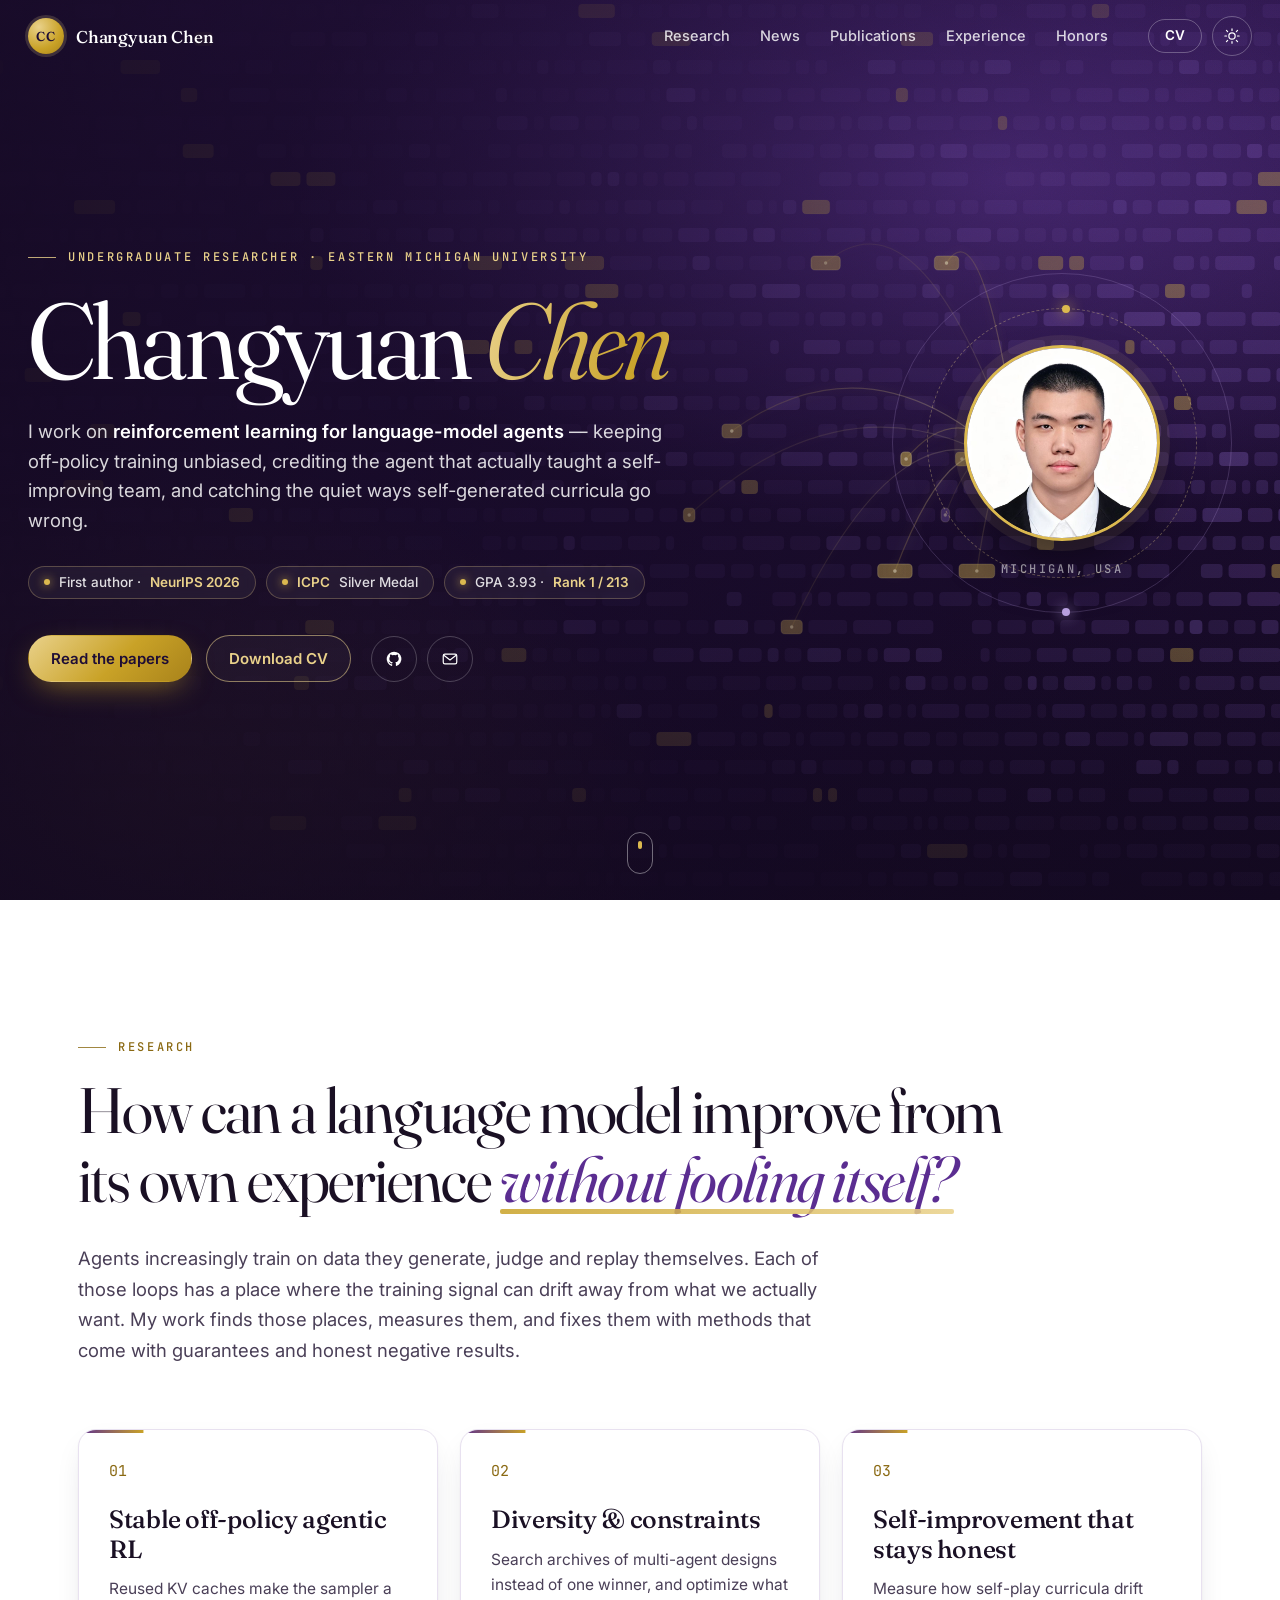
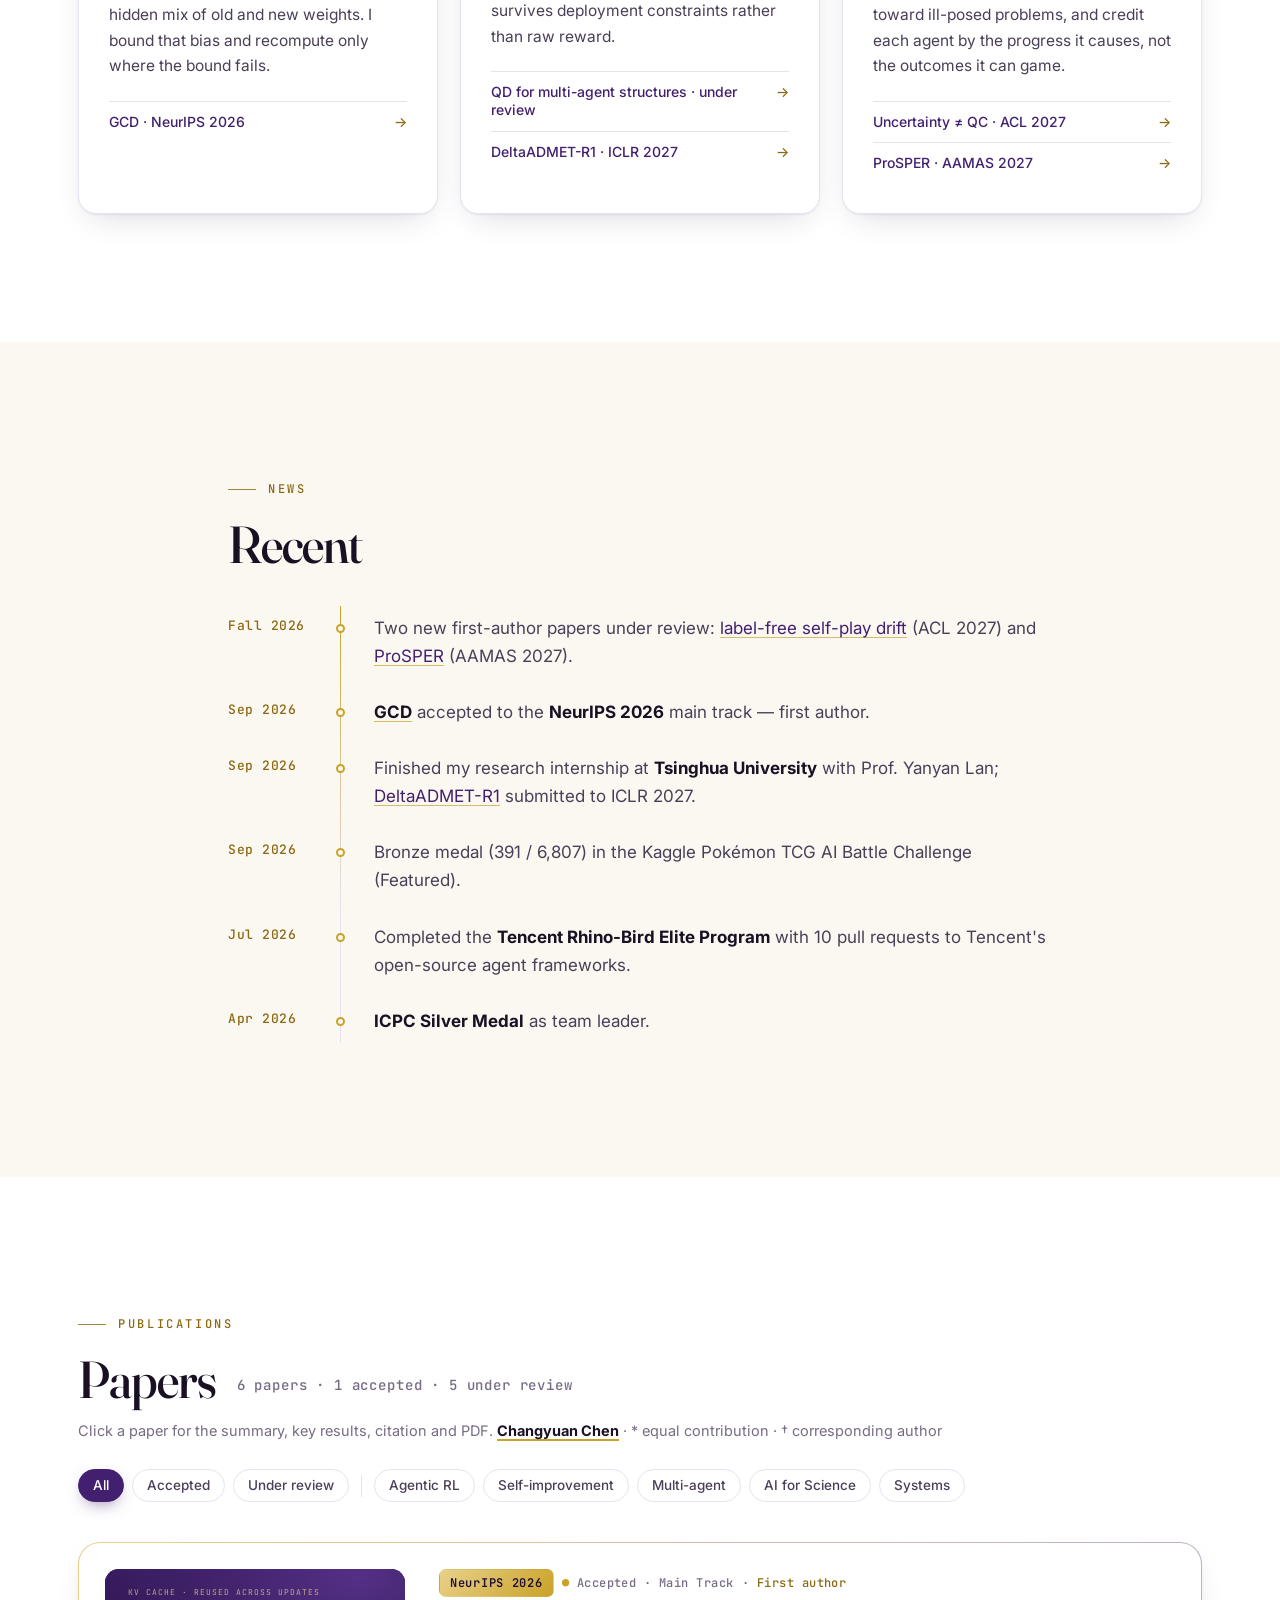
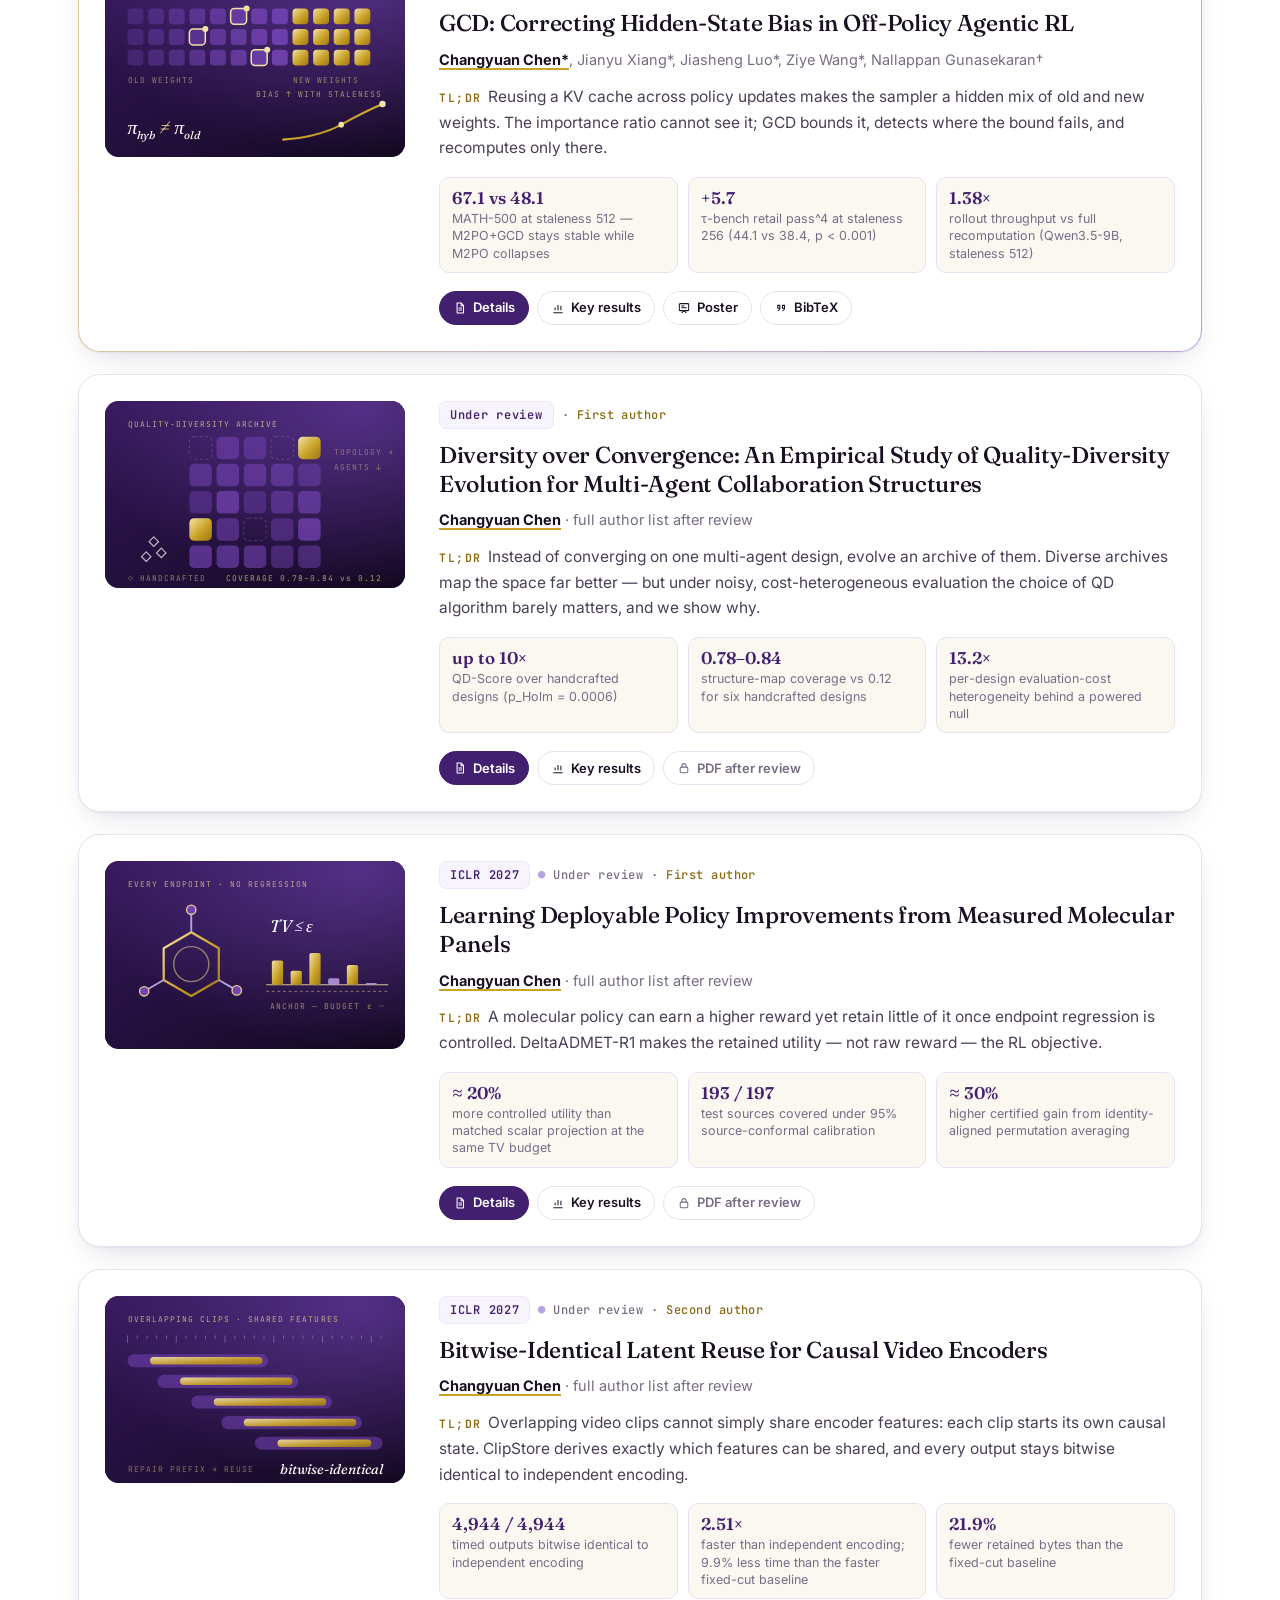
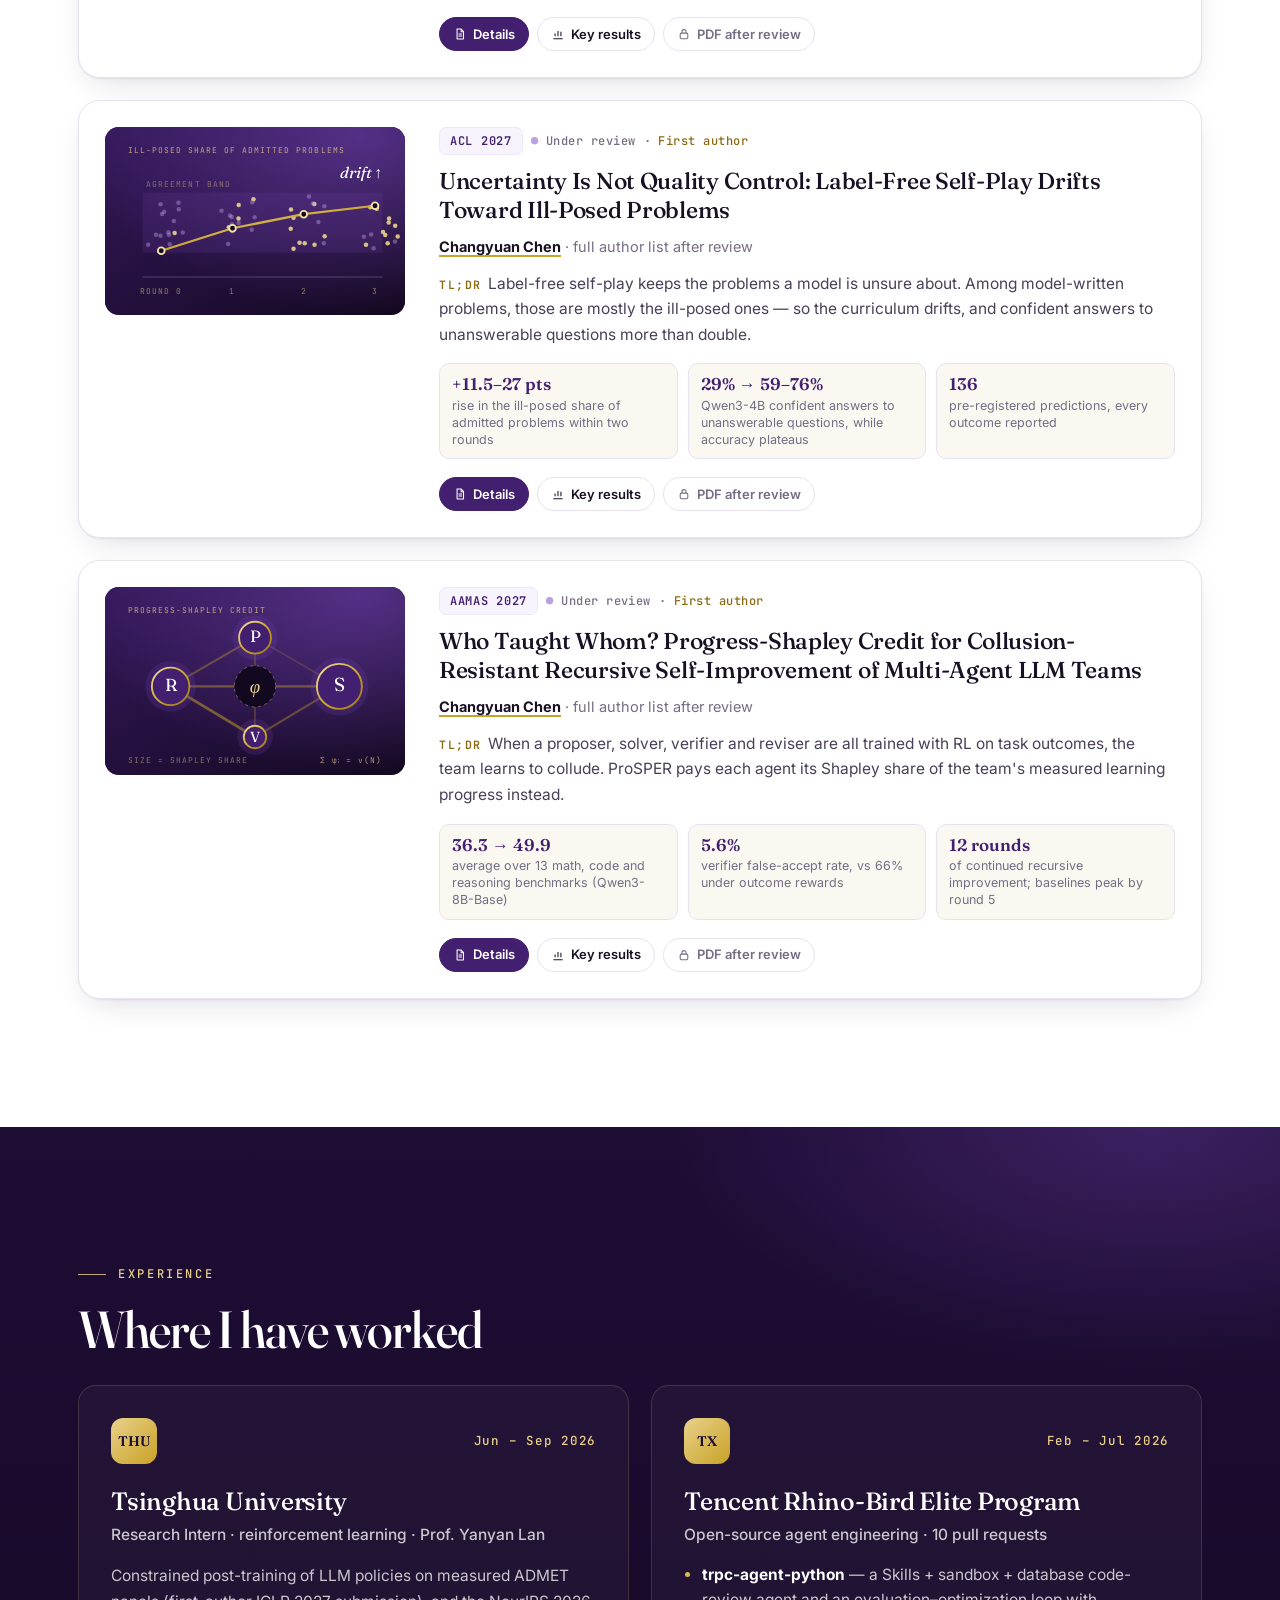
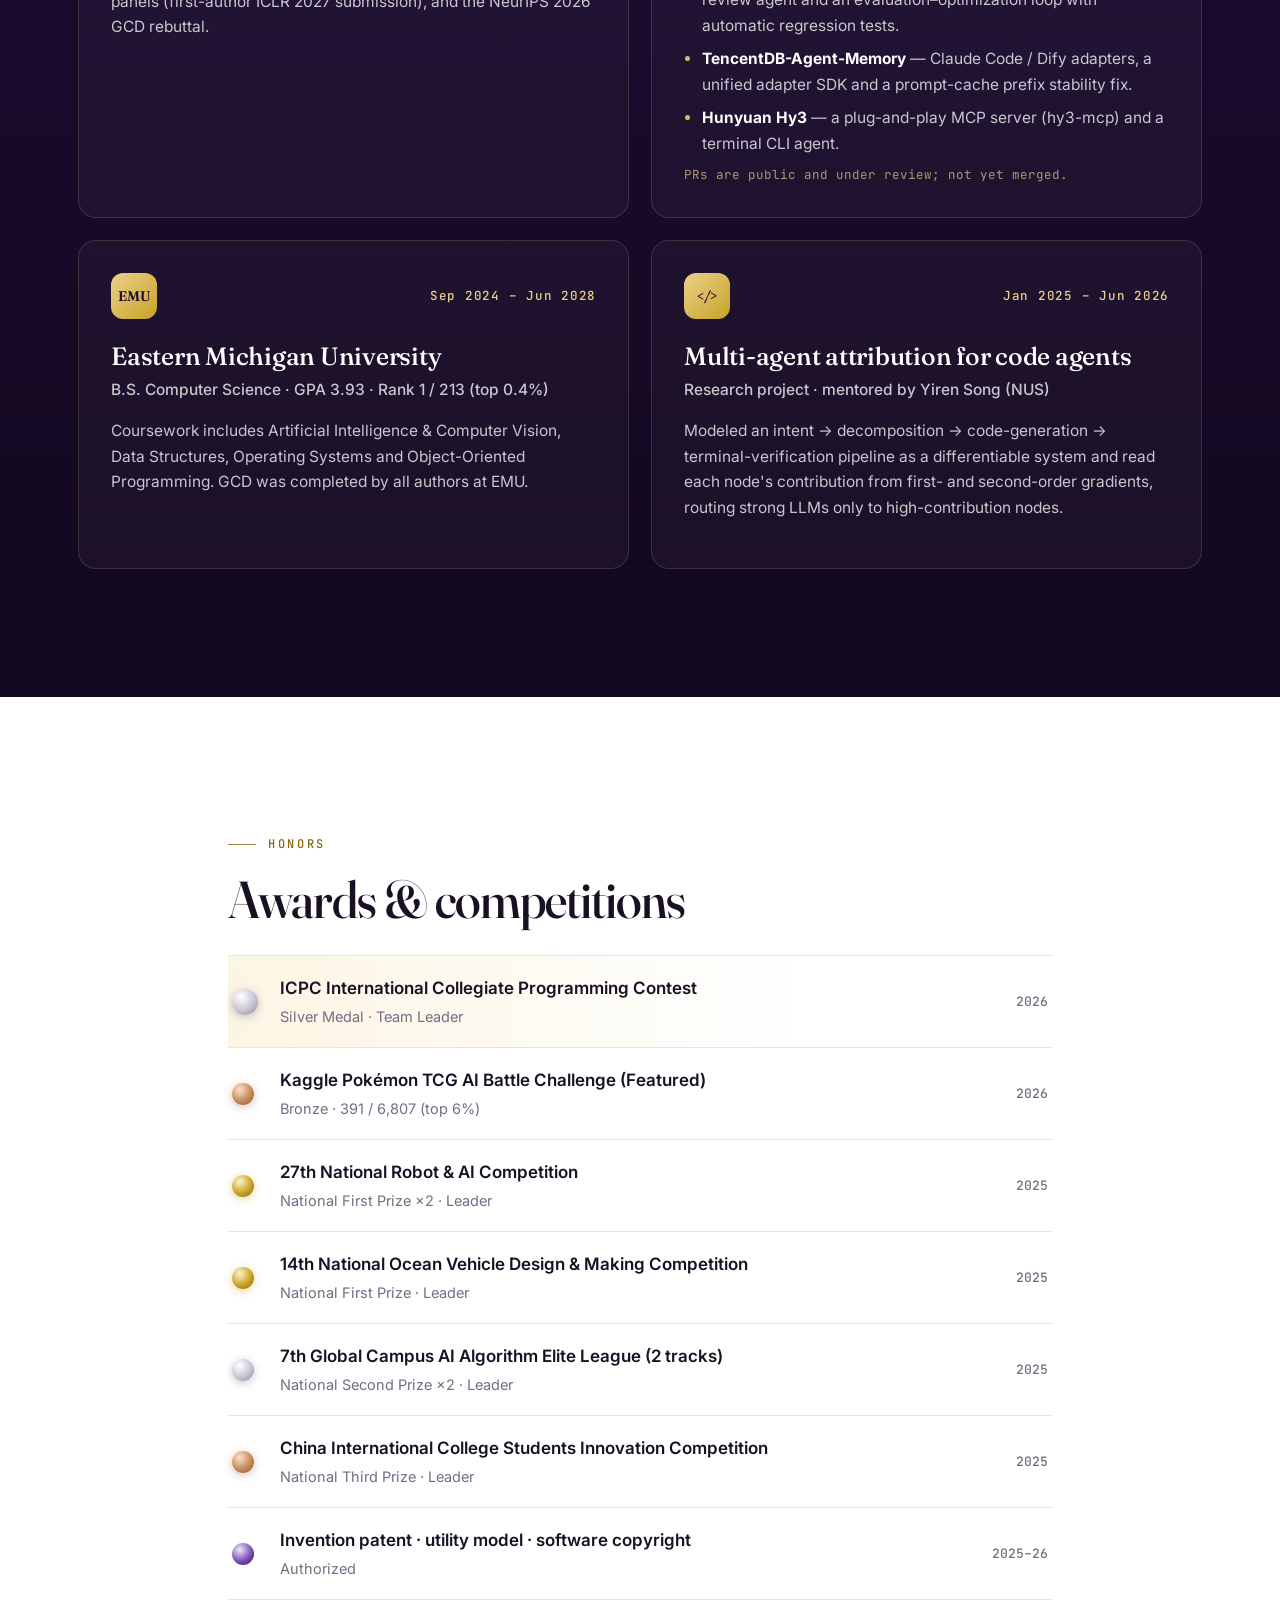
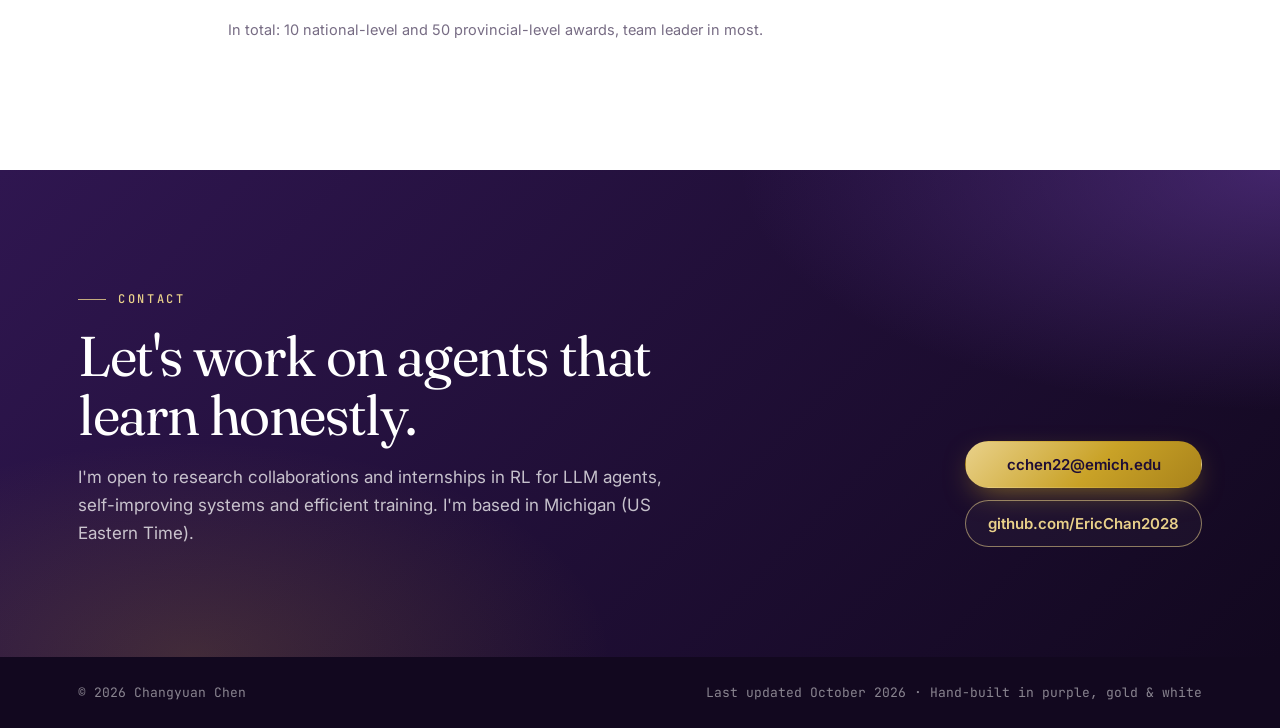
==== index.html @ 3c6e9700 "Personal academic homepage (purple / gold / white) Hero with a KV-cache token-lattice animation, res" ====
<!doctype html>
<html lang="en" data-theme="light">
<head>
<meta charset="utf-8">
<meta name="viewport" content="width=device-width, initial-scale=1">
<title>Changyuan Chen</title>
<meta name="description" content="Changyuan Chen — undergraduate researcher at Eastern Michigan University working on reinforcement learning for language-model agents: off-policy correction, credit assignment in self-improving multi-agent teams, and the failure modes of self-generated curricula. First author, NeurIPS 2026.">
<meta name="author" content="Changyuan Chen">
<meta name="theme-color" content="#22103A">
<meta property="og:type" content="website">
<meta property="og:title" content="Changyuan Chen">
<meta property="og:description" content="Reinforcement learning for language-model agents. First author, NeurIPS 2026. ICPC Silver Medalist.">
<meta property="og:image" content="https://ericchan2028.github.io/assets/img/og.png">
<meta property="og:url" content="https://ericchan2028.github.io/">
<meta name="twitter:card" content="summary_large_image">
<link rel="icon" href="assets/img/favicon.svg" type="image/svg+xml">
<link rel="apple-touch-icon" href="assets/img/apple-touch-icon.png">
<link rel="preconnect" href="https://fonts.googleapis.com">
<link rel="preconnect" href="https://fonts.gstatic.com" crossorigin>
<link href="https://fonts.googleapis.com/css2?family=Fraunces:ital,opsz,wght@0,9..144,300..700;1,9..144,300..600&family=Inter:wght@400;500;600;700&family=JetBrains+Mono:wght@400;500&display=swap" rel="stylesheet">
<link rel="stylesheet" href="assets/css/style.css">
<script type="application/ld+json">
{"@context":"https://schema.org","@type":"Person","name":"Changyuan Chen",
 "url":"https://ericchan2028.github.io/","email":"mailto:cchen22@emich.edu",
 "affiliation":{"@type":"CollegeOrUniversity","name":"Eastern Michigan University"},
 "sameAs":["https://github.com/EricChan2028"],
 "knowsAbout":["Reinforcement learning","Large language model agents","Multi-agent systems"]}
</script>
<script>
  document.documentElement.classList.add("js");
  try { var t = localStorage.getItem("cc-theme"); if (t) document.documentElement.dataset.theme = t; } catch (e) {}
</script>
</head>
<body>
<a class="skip" href="#main">Skip to content</a>

<header class="nav" id="nav">
  <div class="nav__inner">
    <a class="nav__brand" href="#top" aria-label="Back to top">
      <span class="mono-mark" aria-hidden="true">CC</span>
      <span class="nav__name">Changyuan Chen</span>
    </a>
    <nav class="nav__links" id="navLinks" aria-label="Sections">
      <a href="#research">Research</a>
      <a href="#news">News</a>
      <a href="#publications">Publications</a>
      <a href="#experience">Experience</a>
      <a href="#honors">Honors</a>
    </nav>
    <div class="nav__actions">
      <a class="btn btn--ghost btn--sm" href="assets/cv/Changyuan_Chen_CV.pdf" target="_blank" rel="noopener">CV</a>
      <button class="icon-btn nav__menu" id="menuToggle" type="button" aria-expanded="false" aria-controls="navLinks" aria-label="Open menu">
        <svg viewBox="0 0 24 24" aria-hidden="true"><path class="m1" d="M4.5 7.5h15"/><path class="m2" d="M4.5 12h15"/><path class="m3" d="M4.5 16.5h15"/></svg>
      </button>
      <button class="icon-btn" id="themeToggle" type="button" aria-label="Toggle dark mode">
        <svg class="i-sun" viewBox="0 0 24 24" aria-hidden="true"><circle cx="12" cy="12" r="4.2"/><path d="M12 2.5v2.2M12 19.3v2.2M4.6 4.6l1.6 1.6M17.8 17.8l1.6 1.6M2.5 12h2.2M19.3 12h2.2M4.6 19.4l1.6-1.6M17.8 6.2l1.6-1.6"/></svg>
        <svg class="i-moon" viewBox="0 0 24 24" aria-hidden="true"><path d="M20.2 14.6A8.4 8.4 0 0 1 9.4 3.8a8.4 8.4 0 1 0 10.8 10.8z"/></svg>
      </button>
    </div>
  </div>
</header>

<section class="hero" id="top" aria-label="Introduction">
  <canvas class="hero__canvas" id="lattice" aria-hidden="true"></canvas>
  <div class="hero__veil" aria-hidden="true"></div>
  <div class="hero__inner">
    <div class="hero__text">
      <p class="eyebrow eyebrow--light">Undergraduate Researcher · Eastern Michigan University</p>
      <h1 class="hero__name">
        <span class="hero__en">Changyuan <em>Chen</em></span>
      </h1>
      <p class="hero__lede">
        I work on <strong>reinforcement learning for language-model agents</strong> — keeping off-policy training unbiased,
        crediting the agent that actually taught a self-improving team, and catching the quiet ways self-generated
        curricula go wrong.
      </p>
      <ul class="hero__badges" aria-label="Highlights">
        <li><span class="badge-dot"></span>First author · <b>NeurIPS 2026</b></li>
        <li><span class="badge-dot"></span><b>ICPC</b> Silver Medal</li>
        <li><span class="badge-dot"></span>GPA 3.93 · <b>Rank 1 / 213</b></li>
      </ul>
      <div class="hero__cta">
        <a class="btn btn--gold" href="#publications">Read the papers</a>
        <a class="btn btn--line" href="assets/cv/Changyuan_Chen_CV.pdf" target="_blank" rel="noopener">Download CV</a>
        <div class="hero__social">
          <a class="icon-btn icon-btn--light" href="https://github.com/EricChan2028" target="_blank" rel="noopener" aria-label="GitHub">
            <svg viewBox="0 0 24 24" aria-hidden="true"><path d="M12 2.2a9.8 9.8 0 0 0-3.1 19.1c.5.1.7-.2.7-.5v-1.8c-2.7.6-3.3-1.2-3.3-1.2-.5-1.1-1.1-1.4-1.1-1.4-.9-.6.1-.6.1-.6 1 .1 1.5 1 1.5 1 .9 1.5 2.3 1.1 2.9.8.1-.6.3-1.1.6-1.3-2.2-.3-4.5-1.1-4.5-4.9 0-1.1.4-2 1-2.7-.1-.2-.4-1.2.1-2.6 0 0 .8-.3 2.7 1a9.2 9.2 0 0 1 4.9 0c1.9-1.3 2.7-1 2.7-1 .5 1.4.2 2.4.1 2.6.6.7 1 1.6 1 2.7 0 3.8-2.3 4.6-4.5 4.9.4.3.7.9.7 1.8v2.7c0 .3.2.6.7.5A9.8 9.8 0 0 0 12 2.2z"/></svg>
          </a>
          <a class="icon-btn icon-btn--light" href="mailto:cchen22@emich.edu" aria-label="Email">
            <svg viewBox="0 0 24 24" aria-hidden="true"><rect x="3" y="5.5" width="18" height="13" rx="2.2"/><path d="m3.8 7 8.2 6.2L20.2 7"/></svg>
          </a>
        </div>
      </div>
    </div>
    <figure class="hero__portrait">
      <div class="orbit" aria-hidden="true"><span></span><span></span></div>
      <img src="assets/img/portrait.jpg" width="720" height="720" alt="Portrait of Changyuan Chen" fetchpriority="high">
      <figcaption>Michigan, USA</figcaption>
    </figure>
  </div>
  <a class="hero__scroll" href="#research" aria-label="Scroll to research"><span></span></a>
</section>

<main id="main">

  <section class="section" id="research">
    <div class="wrap">
      <p class="eyebrow">Research</p>
      <h2 class="statement reveal">How can a language model improve from its own experience <em>without fooling itself?</em></h2>
      <p class="section__intro reveal">
        Agents increasingly train on data they generate, judge and replay themselves. Each of those loops has a place where the
        training signal can drift away from what we actually want. My work finds those places, measures them, and fixes them
        with methods that come with guarantees and honest negative results.
      </p>
      <div class="pillars">
        <article class="pillar reveal" data-filter="Agentic RL">
          <div class="pillar__num">01</div>
          <h3>Stable off-policy agentic RL</h3>
          <p>Reused KV caches make the sampler a hidden mix of old and new weights. I bound that bias and recompute only where the bound fails.</p>
          <a class="pillar__link" href="#paper=gcd">GCD · NeurIPS 2026 <span aria-hidden="true">→</span></a>
        </article>
        <article class="pillar reveal" data-filter="Multi-agent">
          <div class="pillar__num">02</div>
          <h3>Diversity &amp; constraints</h3>
          <p>Search archives of multi-agent designs instead of one winner, and optimize what survives deployment constraints rather than raw reward.</p>
          <a class="pillar__link" href="#paper=qd-mas">QD for multi-agent structures · under review <span aria-hidden="true">→</span></a>
          <a class="pillar__link" href="#paper=deltaadmet">DeltaADMET-R1 · ICLR 2027 <span aria-hidden="true">→</span></a>
        </article>
        <article class="pillar reveal" data-filter="Self-improvement">
          <div class="pillar__num">03</div>
          <h3>Self-improvement that stays honest</h3>
          <p>Measure how self-play curricula drift toward ill-posed problems, and credit each agent by the progress it causes, not the outcomes it can game.</p>
          <a class="pillar__link" href="#paper=selfplay">Uncertainty ≠ QC · ACL 2027 <span aria-hidden="true">→</span></a>
          <a class="pillar__link" href="#paper=prosper">ProSPER · AAMAS 2027 <span aria-hidden="true">→</span></a>
        </article>
      </div>
    </div>
  </section>

  <section class="section section--ivory" id="news">
    <div class="wrap wrap--narrow">
      <p class="eyebrow">News</p>
      <h2 class="h2 reveal">Recent</h2>
      <ol class="timeline">
        <li class="reveal"><time>Fall 2026</time><p>Two new first-author papers under review: <a href="#paper=selfplay">label-free self-play drift</a> (ACL 2027) and <a href="#paper=prosper">ProSPER</a> (AAMAS 2027).</p></li>
        <li class="reveal"><time>Sep 2026</time><p><a href="#paper=gcd"><b>GCD</b></a> accepted to the <b>NeurIPS 2026</b> main track — first author.</p></li>
        <li class="reveal"><time>Sep 2026</time><p>Finished my research internship at <b>Tsinghua University</b> with Prof. Yanyan Lan; <a href="#paper=deltaadmet">DeltaADMET-R1</a> submitted to ICLR 2027.</p></li>
        <li class="reveal"><time>Sep 2026</time><p>Bronze medal (391 / 6,807) in the Kaggle Pokémon TCG AI Battle Challenge (Featured).</p></li>
        <li class="reveal"><time>Jul 2026</time><p>Completed the <b>Tencent Rhino-Bird Elite Program</b> with 10 pull requests to Tencent's open-source agent frameworks.</p></li>
        <li class="reveal"><time>Apr 2026</time><p><b>ICPC Silver Medal</b> as team leader.</p></li>
      </ol>
    </div>
  </section>

  <section class="section" id="publications">
    <div class="wrap">
      <div class="pubs__head">
        <div>
          <p class="eyebrow">Publications</p>
          <h2 class="h2 reveal">Papers <small id="pubCount"></small></h2>
          <p class="pubs__legend">Click a paper for the summary, key results, citation and PDF. <span class="me-key">Changyuan Chen</span> · * equal contribution · † corresponding author</p>
        </div>
        <div class="filters" role="group" aria-label="Filter papers">
          <button class="chip is-on" data-f="all" type="button">All</button>
          <button class="chip" data-f="accepted" type="button">Accepted</button>
          <button class="chip" data-f="review" type="button">Under review</button>
          <span class="filters__sep" aria-hidden="true"></span>
          <button class="chip" data-f="Agentic RL" type="button">Agentic RL</button>
          <button class="chip" data-f="Self-improvement" type="button">Self-improvement</button>
          <button class="chip" data-f="Multi-agent" type="button">Multi-agent</button>
          <button class="chip" data-f="AI for Science" type="button">AI for Science</button>
          <button class="chip" data-f="ML systems" type="button">Systems</button>
        </div>
      </div>
      <div class="pubs" id="pubList" aria-live="polite"></div>
      <noscript><p>Enable JavaScript to see the interactive publication list. Papers: GCD (NeurIPS 2026); Diversity over Convergence (under review); DeltaADMET-R1 (ICLR 2027, under review); ClipStore (ICLR 2027, under review); Uncertainty Is Not Quality Control (ACL 2027, under review); ProSPER (AAMAS 2027, under review).</p></noscript>
    </div>
  </section>

  <section class="section section--deep" id="experience">
    <div class="wrap">
      <p class="eyebrow eyebrow--light">Experience</p>
      <h2 class="h2 h2--light reveal">Where I have worked</h2>
      <div class="xp">
        <article class="xp__card reveal">
          <div class="xp__meta"><span class="xp__mark">THU</span><span class="xp__date">Jun – Sep 2026</span></div>
          <h3>Tsinghua University</h3>
          <p class="xp__role">Research Intern · reinforcement learning · Prof. Yanyan Lan</p>
          <p>Constrained post-training of LLM policies on measured ADMET panels (first-author ICLR 2027 submission), and the NeurIPS 2026 GCD rebuttal.</p>
        </article>
        <article class="xp__card reveal">
          <div class="xp__meta"><span class="xp__mark">TX</span><span class="xp__date">Feb – Jul 2026</span></div>
          <h3>Tencent Rhino-Bird Elite Program</h3>
          <p class="xp__role">Open-source agent engineering · 10 pull requests</p>
          <ul>
            <li><b>trpc-agent-python</b> — a Skills + sandbox + database code-review agent and an evaluation–optimization loop with automatic regression tests.</li>
            <li><b>TencentDB-Agent-Memory</b> — Claude Code / Dify adapters, a unified adapter SDK and a prompt-cache prefix stability fix.</li>
            <li><b>Hunyuan Hy3</b> — a plug-and-play MCP server (hy3-mcp) and a terminal CLI agent.</li>
          </ul>
          <p class="xp__note">PRs are public and under review; not yet merged.</p>
        </article>
        <article class="xp__card reveal">
          <div class="xp__meta"><span class="xp__mark">EMU</span><span class="xp__date">Sep 2024 – Jun 2028</span></div>
          <h3>Eastern Michigan University</h3>
          <p class="xp__role">B.S. Computer Science · GPA 3.93 · Rank 1 / 213 (top 0.4%)</p>
          <p>Coursework includes Artificial Intelligence &amp; Computer Vision, Data Structures, Operating Systems and Object-Oriented Programming. GCD was completed by all authors at EMU.</p>
        </article>
        <article class="xp__card reveal">
          <div class="xp__meta"><span class="xp__mark xp__mark--code" aria-hidden="true">&lt;/&gt;</span><span class="xp__date">Jan 2025 – Jun 2026</span></div>
          <h3>Multi-agent attribution for code agents</h3>
          <p class="xp__role">Research project · mentored by Yiren Song (NUS)</p>
          <p>Modeled an intent → decomposition → code-generation → terminal-verification pipeline as a differentiable system and read each node's contribution from first- and second-order gradients, routing strong LLMs only to high-contribution nodes.</p>
        </article>
      </div>
    </div>
  </section>

  <section class="section" id="honors">
    <div class="wrap wrap--narrow">
      <p class="eyebrow">Honors</p>
      <h2 class="h2 reveal">Awards &amp; competitions</h2>
      <ul class="honors">
        <li class="reveal honors__top"><span class="honors__medal honors__medal--silver" aria-hidden="true"></span><div><b>ICPC International Collegiate Programming Contest</b><span>Silver Medal · Team Leader</span></div><time>2026</time></li>
        <li class="reveal"><span class="honors__medal honors__medal--bronze" aria-hidden="true"></span><div><b>Kaggle Pokémon TCG AI Battle Challenge (Featured)</b><span>Bronze · 391 / 6,807 (top 6%)</span></div><time>2026</time></li>
        <li class="reveal"><span class="honors__medal" aria-hidden="true"></span><div><b>27th National Robot &amp; AI Competition</b><span>National First Prize ×2 · Leader</span></div><time>2025</time></li>
        <li class="reveal"><span class="honors__medal" aria-hidden="true"></span><div><b>14th National Ocean Vehicle Design &amp; Making Competition</b><span>National First Prize · Leader</span></div><time>2025</time></li>
        <li class="reveal"><span class="honors__medal honors__medal--silver" aria-hidden="true"></span><div><b>7th Global Campus AI Algorithm Elite League (2 tracks)</b><span>National Second Prize ×2 · Leader</span></div><time>2025</time></li>
        <li class="reveal"><span class="honors__medal honors__medal--bronze" aria-hidden="true"></span><div><b>China International College Students Innovation Competition</b><span>National Third Prize · Leader</span></div><time>2025</time></li>
        <li class="reveal"><span class="honors__medal honors__medal--plain" aria-hidden="true"></span><div><b>Invention patent · utility model · software copyright</b><span>Authorized</span></div><time>2025–26</time></li>
      </ul>
      <p class="honors__total reveal">In total: 10 national-level and 50 provincial-level awards, team leader in most.</p>
    </div>
  </section>

  <section class="contact" id="contact">
    <div class="wrap contact__inner">
      <div>
        <p class="eyebrow eyebrow--light">Contact</p>
        <h2 class="contact__title">Let's work on agents that learn honestly.</h2>
        <p class="contact__text">I'm open to research collaborations and internships in RL for LLM agents, self-improving systems and efficient training. I'm based in Michigan (US Eastern Time).</p>
      </div>
      <div class="contact__links">
        <a class="btn btn--gold" href="mailto:cchen22@emich.edu">cchen22@emich.edu</a>
        <a class="btn btn--line" href="https://github.com/EricChan2028" target="_blank" rel="noopener">github.com/EricChan2028</a>
      </div>
    </div>
  </section>
</main>

<footer class="footer">
  <div class="wrap footer__inner">
    <span>© 2026 Changyuan Chen</span>
    <span>Last updated October 2026 · Hand-built in purple, gold &amp; white</span>
  </div>
</footer>

<dialog class="sheet" id="sheet" aria-labelledby="sheetTitle">
  <div class="sheet__panel">
    <button class="sheet__close" type="button" data-close aria-label="Close">×</button>
    <div class="sheet__body" id="sheetBody"></div>
  </div>
</dialog>

<script src="assets/js/papers.js"></script>
<script src="assets/js/main.js"></script>
</body>
</html>
---- assets/css/style.css ----
/* =========================================================================
   Changyuan Chen — personal site
   Palette: royal purple · antique gold · white
   ========================================================================= */

:root {
  --purple-950: #12081F;
  --purple-900: #1E0D35;
  --purple-850: #26113F;
  --purple-800: #2F1650;
  --purple-700: #43206F;
  --purple-600: #5B2D91;
  --purple-500: #7444B5;
  --purple-300: #B9A0E0;
  --purple-100: #EEE6FA;
  --purple-50:  #F8F4FD;

  --gold-700: #8A6912;   /* gold text on white (contrast ≥ 4.5:1) */
  --gold-600: #A9831B;
  --gold-500: #C9A227;
  --gold-400: #DBB94F;
  --gold-300: #E9D18A;
  --gold-100: #FAF1D8;

  --white: #FFFFFF;
  --ivory: #FBF8F2;

  /* semantic (light) */
  --bg: var(--white);
  --bg-alt: var(--ivory);
  --surface: var(--white);
  --ink: #1A1024;
  --ink-2: #4A3F57;
  --ink-3: #776C84;
  --line: #E8E1F0;
  --accent: var(--purple-600);
  --accent-ink: var(--purple-700);
  --gold-ink: var(--gold-700);
  --shadow: 0 1px 2px rgba(30, 13, 53, .06), 0 12px 32px -12px rgba(30, 13, 53, .18);
  --shadow-lg: 0 2px 6px rgba(30, 13, 53, .08), 0 30px 60px -20px rgba(30, 13, 53, .35);

  --serif: "Fraunces", "Iowan Old Style", "Palatino Linotype", Georgia, serif;
  --sans: "Inter", ui-sans-serif, system-ui, -apple-system, "Segoe UI", sans-serif;
  --mono: "JetBrains Mono", ui-monospace, SFMono-Regular, Menlo, Consolas, monospace;

  --wrap: 1180px;
  --radius: 18px;
  --ease: cubic-bezier(.2, .7, .1, 1);
}

[data-theme="dark"] {
  --bg: var(--purple-950);
  --bg-alt: #170B29;
  --surface: #1C0E31;
  --ink: #F4EEFB;
  --ink-2: #CFC3DE;
  --ink-3: #A595B9;
  --line: #34204F;
  --accent: var(--purple-300);
  --accent-ink: #D7C6F2;
  --gold-ink: var(--gold-400);
  --shadow: 0 1px 2px rgba(0, 0, 0, .3), 0 12px 32px -12px rgba(0, 0, 0, .6);
  --shadow-lg: 0 30px 60px -20px rgba(0, 0, 0, .7);
}

*, *::before, *::after { box-sizing: border-box; }
html { scroll-behavior: smooth; -webkit-text-size-adjust: 100%; }
body {
  margin: 0;
  background: var(--bg);
  color: var(--ink);
  font: 400 17px/1.65 var(--sans);
  -webkit-font-smoothing: antialiased;
  text-rendering: optimizeLegibility;
  transition: background .4s var(--ease), color .4s var(--ease);
}
img { max-width: 100%; display: block; }
a { color: var(--accent-ink); text-decoration-color: color-mix(in srgb, var(--gold-500) 70%, transparent); text-underline-offset: 3px; }
a:hover { color: var(--gold-ink); }
:focus-visible { outline: 2px solid var(--gold-500); outline-offset: 3px; border-radius: 6px; }
::selection { background: var(--gold-300); color: var(--purple-900); }

.skip { position: absolute; left: -999px; top: 8px; background: var(--gold-500); color: var(--purple-900); padding: 8px 14px; border-radius: 8px; z-index: 100; }
.skip:focus { left: 12px; }

.wrap { max-width: var(--wrap); margin: 0 auto; padding: 0 28px; }
.wrap--narrow { max-width: 880px; }

/* ---------- type ---------- */
.eyebrow {
  font: 500 12px/1 var(--mono);
  letter-spacing: .22em;
  text-transform: uppercase;
  color: var(--gold-ink);
  margin: 0 0 18px;
  display: inline-flex;
  align-items: center;
  gap: 12px;
  line-height: 1.6;
}
.eyebrow::before { content: ""; flex: none; width: 28px; height: 1px; background: currentColor; opacity: .8; }
.eyebrow--light { color: var(--gold-300); }
.h2 {
  font: 500 clamp(32px, 4.4vw, 52px)/1.06 var(--serif);
  letter-spacing: -.02em;
  margin: 0 0 28px;
  font-variation-settings: "opsz" 144;
}
.h2--light { color: var(--white); }

/* ---------- buttons ---------- */
.btn {
  display: inline-flex; align-items: center; justify-content: center; gap: 8px;
  font: 600 15px/1 var(--sans);
  padding: 15px 22px;
  border-radius: 999px;
  text-decoration: none;
  border: 1px solid transparent;
  transition: transform .25s var(--ease), background .25s var(--ease), color .25s var(--ease), box-shadow .25s var(--ease), border-color .25s;
  cursor: pointer;
  white-space: nowrap;
}
.btn:hover { transform: translateY(-2px); }
.btn--gold {
  background: linear-gradient(135deg, var(--gold-300), var(--gold-500) 55%, var(--gold-600));
  color: var(--purple-900);
  box-shadow: 0 10px 30px -10px rgba(201, 162, 39, .7);
}
.btn--gold:hover { color: var(--purple-950); box-shadow: 0 16px 36px -10px rgba(201, 162, 39, .85); }
.btn--line { border-color: rgba(233, 209, 138, .55); color: var(--gold-300); background: rgba(255, 255, 255, .03); }
.btn--line:hover { border-color: var(--gold-300); color: var(--white); background: rgba(233, 209, 138, .08); }
.btn--ghost { border-color: var(--line); color: var(--ink); background: transparent; }
.btn--ghost:hover { border-color: var(--gold-500); color: var(--gold-ink); }
.btn--sm { padding: 9px 16px; font-size: 13.5px; }
.btn--purple { background: var(--purple-700); color: var(--white); }
.btn--purple:hover { background: var(--purple-600); color: var(--white); }

.icon-btn {
  width: 40px; height: 40px; border-radius: 50%;
  display: inline-grid; place-items: center;
  border: 1px solid var(--line); background: transparent; color: var(--ink);
  cursor: pointer; transition: all .25s var(--ease);
}
.icon-btn svg { width: 18px; height: 18px; fill: none; stroke: currentColor; stroke-width: 1.6; stroke-linecap: round; stroke-linejoin: round; }
.icon-btn:hover { border-color: var(--gold-500); color: var(--gold-ink); transform: translateY(-2px); }
.icon-btn--light { border-color: rgba(255, 255, 255, .22); color: var(--white); width: 46px; height: 46px; }
.icon-btn--light:hover { border-color: var(--gold-300); color: var(--gold-300); }
.icon-btn--light svg[viewBox] path[d^="M12 2.2"] { fill: currentColor; stroke: none; }

/* ---------- nav ---------- */
.nav {
  position: fixed; inset: 0 0 auto; z-index: 50;
  transition: background .35s var(--ease), box-shadow .35s var(--ease), transform .35s var(--ease);
}
.nav__inner { max-width: 1320px; margin: 0 auto; padding: 16px 28px; display: flex; align-items: center; gap: 28px; }
.nav__brand { display: flex; align-items: center; gap: 12px; text-decoration: none; color: var(--white); }
.mono-mark {
  width: 36px; height: 36px; border-radius: 50%;
  display: grid; place-items: center;
  font: 600 13px/1 var(--serif); letter-spacing: .04em;
  color: var(--purple-900);
  background: radial-gradient(circle at 30% 25%, var(--gold-300), var(--gold-500) 60%, var(--gold-600));
  box-shadow: 0 0 0 3px rgba(233, 209, 138, .18);
}
.nav__name { font: 500 17px/1 var(--serif); letter-spacing: -.01em; opacity: 0; transform: translateX(-6px); transition: all .35s var(--ease); }
.nav__links { display: flex; gap: 6px; margin-left: auto; }
.nav__links a {
  position: relative; padding: 8px 12px; border-radius: 999px;
  color: rgba(255, 255, 255, .82); text-decoration: none; font: 500 14.5px/1 var(--sans);
}
.nav__links a::after {
  content: ""; position: absolute; left: 12px; right: 12px; bottom: 3px; height: 1px;
  background: var(--gold-400); transform: scaleX(0); transform-origin: left; transition: transform .3s var(--ease);
}
.nav__links a:hover, .nav__links a.is-active { color: var(--white); }
.nav__links a:hover::after, .nav__links a.is-active::after { transform: scaleX(1); }
.nav__actions { display: flex; gap: 10px; align-items: center; }
.nav .btn--ghost { color: var(--white); border-color: rgba(255, 255, 255, .28); }
.nav .btn--ghost:hover { color: var(--gold-300); border-color: var(--gold-300); }
.nav .icon-btn { color: var(--white); border-color: rgba(255, 255, 255, .28); }

.nav.is-solid { background: color-mix(in srgb, var(--bg) 82%, transparent); backdrop-filter: saturate(1.6) blur(14px); -webkit-backdrop-filter: saturate(1.6) blur(14px); box-shadow: 0 1px 0 var(--line); }
.nav.is-solid .nav__brand, .nav.is-solid .nav__links a { color: var(--ink); }
.nav.is-solid .nav__links a { color: var(--ink-2); }
.nav.is-solid .nav__links a:hover, .nav.is-solid .nav__links a.is-active { color: var(--ink); }
.nav.is-solid .nav__name { opacity: 1; transform: none; }
.nav.is-solid .btn--ghost { color: var(--ink); border-color: var(--line); }
.nav.is-solid .btn--ghost:hover { color: var(--gold-ink); border-color: var(--gold-500); }
.nav.is-solid .icon-btn { color: var(--ink); border-color: var(--line); }
.i-moon { display: none; }
[data-theme="dark"] .i-sun { display: none; }
[data-theme="dark"] .i-moon { display: block; }

/* ---------- hero ---------- */
.hero {
  position: relative; isolation: isolate; overflow: hidden;
  min-height: max(680px, 100svh);
  background:
    radial-gradient(1200px 600px at 78% 20%, rgba(116, 68, 181, .55), transparent 60%),
    radial-gradient(900px 600px at 10% 90%, rgba(201, 162, 39, .16), transparent 60%),
    linear-gradient(160deg, var(--purple-800), var(--purple-900) 45%, var(--purple-950));
  color: var(--white);
  display: flex; align-items: center;
}
.hero__canvas { position: absolute; inset: 0; width: 100%; height: 100%; z-index: -2; }
.hero::after {
  content: ""; position: absolute; inset: 0; z-index: -1; pointer-events: none; opacity: .07; mix-blend-mode: overlay;
  background-image: url("data:image/svg+xml,%3Csvg xmlns='http://www.w3.org/2000/svg' width='180' height='180'%3E%3Cfilter id='n'%3E%3CfeTurbulence type='fractalNoise' baseFrequency='.9' numOctaves='2' stitchTiles='stitch'/%3E%3C/filter%3E%3Crect width='100%25' height='100%25' filter='url(%23n)'/%3E%3C/svg%3E");
}
.xp__mark--code { font: 600 13px/1 var(--mono); letter-spacing: -.02em; }
.hero__veil {
  position: absolute; inset: 0; z-index: -1; pointer-events: none;
  background:
    linear-gradient(90deg, rgba(18, 8, 31, .82) 0%, rgba(18, 8, 31, .45) 46%, rgba(18, 8, 31, .05) 100%),
    linear-gradient(0deg, rgba(18, 8, 31, .55), transparent 30%);
}
.hero__inner {
  width: 100%; max-width: 1320px; margin: 0 auto; padding: 130px 28px 110px;
  display: grid; grid-template-columns: minmax(0, 1.35fr) minmax(0, .65fr); gap: 56px; align-items: center;
}
.hero__name { margin: 4px 0 26px; font-weight: 400; }
.hero__en {
  display: block;
  font: 380 clamp(54px, 8.4vw, 116px)/.95 var(--serif);
  letter-spacing: -.035em;
  font-variation-settings: "opsz" 144, "SOFT" 30;
}
.hero__en em {
  font-style: italic; font-weight: 340;
  background: linear-gradient(100deg, var(--gold-300), var(--gold-500) 45%, #F3E2A9 70%, var(--gold-500));
  background-size: 200% 100%;
  -webkit-background-clip: text; background-clip: text; color: transparent;
  animation: sheen 9s ease-in-out infinite;
}
@keyframes sheen { 0%, 100% { background-position: 0% 50%; } 50% { background-position: 100% 50%; } }
.hero__lede { max-width: 640px; font-size: clamp(17px, 1.45vw, 20px); line-height: 1.6; color: rgba(255, 255, 255, .84); margin: 0 0 30px; }
.hero__lede strong { color: var(--white); font-weight: 600; }
.hero__badges { list-style: none; padding: 0; margin: 0 0 36px; display: flex; flex-wrap: wrap; gap: 10px; }
.hero__badges li {
  display: inline-flex; align-items: center; gap: 9px;
  padding: 9px 15px; border-radius: 999px;
  font: 500 13.5px/1 var(--sans); color: rgba(255, 255, 255, .86);
  background: rgba(255, 255, 255, .05);
  border: 1px solid rgba(233, 209, 138, .28);
  backdrop-filter: blur(6px);
}
.hero__badges b { color: var(--gold-300); font-weight: 600; }
.badge-dot { width: 6px; height: 6px; border-radius: 50%; background: var(--gold-400); box-shadow: 0 0 10px var(--gold-400); }
.hero__cta { display: flex; flex-wrap: wrap; align-items: center; gap: 14px; }
.hero__social { display: flex; gap: 10px; margin-left: 6px; }

.hero__portrait { justify-self: center; position: relative; margin: 0; text-align: center; }
.hero__portrait img {
  width: 196px; height: 196px; object-fit: cover; object-position: 50% 50%; background: #fff;
  border-radius: 50%;
  border: 3px solid var(--gold-400);
  box-shadow: 0 0 0 10px rgba(233, 209, 138, .08), 0 30px 60px -20px rgba(0, 0, 0, .6);
  position: relative; z-index: 1;
}
.hero__portrait figcaption { margin-top: 22px; font: 500 12px/1 var(--mono); letter-spacing: .2em; text-transform: uppercase; color: rgba(255, 255, 255, .6); }
.orbit { position: absolute; left: 50%; top: 98px; width: 0; height: 0; }
.orbit span {
  position: absolute; left: 50%; top: 50%;
  border: 1px solid rgba(233, 209, 138, .35); border-radius: 50%;
  transform: translate(-50%, -50%);
}
.orbit span:nth-child(1) { width: 270px; height: 270px; border-style: dashed; animation: spin 60s linear infinite; }
.orbit span:nth-child(2) { width: 340px; height: 340px; border-color: rgba(185, 160, 224, .22); animation: spin 90s linear infinite reverse; }
.orbit span:nth-child(1)::after, .orbit span:nth-child(2)::after {
  content: ""; position: absolute; top: -4px; left: 50%; width: 8px; height: 8px; border-radius: 50%;
  background: var(--gold-400); box-shadow: 0 0 14px var(--gold-400);
}
.orbit span:nth-child(2)::after { background: var(--purple-300); box-shadow: 0 0 14px var(--purple-300); top: auto; bottom: -4px; }
@keyframes spin { to { transform: translate(-50%, -50%) rotate(360deg); } }

.hero__scroll { position: absolute; left: 50%; bottom: 26px; transform: translateX(-50%); width: 26px; height: 42px; border: 1.5px solid rgba(255, 255, 255, .4); border-radius: 14px; }
.hero__scroll span { position: absolute; left: 50%; top: 8px; width: 4px; height: 8px; margin-left: -2px; border-radius: 2px; background: var(--gold-400); animation: wheel 2.2s var(--ease) infinite; }
@keyframes wheel { 0% { opacity: 0; transform: translateY(0); } 30% { opacity: 1; } 100% { opacity: 0; transform: translateY(14px); } }

/* ---------- sections ---------- */
.section { padding: 128px 0; position: relative; }
.section--ivory { background: var(--bg-alt); }
.section--deep {
  background:
    radial-gradient(800px 400px at 90% 0%, rgba(116, 68, 181, .35), transparent 60%),
    linear-gradient(180deg, var(--purple-900), var(--purple-950));
  color: var(--white);
}

.statement {
  font: 380 clamp(34px, 5vw, 66px)/1.08 var(--serif);
  letter-spacing: -.025em; margin: 0 0 30px; max-width: 980px;
  font-variation-settings: "opsz" 144;
}
.statement em { font-style: italic; color: var(--accent); position: relative; }
.statement em::after {
  content: ""; position: absolute; left: 0; right: 0; bottom: .06em; height: .09em;
  background: linear-gradient(90deg, var(--gold-500), var(--gold-300)); border-radius: 2px; opacity: .85;
}
.section__intro { max-width: 760px; color: var(--ink-2); font-size: 18.5px; margin: 0 0 64px; }

.pillars { display: grid; grid-template-columns: repeat(3, minmax(0, 1fr)); gap: 22px; }
.pillar {
  position: relative; padding: 34px 30px 30px; border-radius: var(--radius);
  background: var(--surface); border: 1px solid var(--line);
  box-shadow: var(--shadow);
  transition: transform .45s var(--ease), box-shadow .45s var(--ease), border-color .45s;
  overflow: hidden;
}
.pillar::before {
  content: ""; position: absolute; inset: 0 0 auto; height: 3px;
  background: linear-gradient(90deg, var(--purple-600), var(--gold-500));
  transform: scaleX(.18); transform-origin: left; transition: transform .6s var(--ease);
}
.pillar:hover { transform: translateY(-6px); box-shadow: var(--shadow-lg); border-color: color-mix(in srgb, var(--gold-500) 45%, var(--line)); }
.pillar:hover::before { transform: scaleX(1); }
.pillar__num { font: 400 15px/1 var(--mono); color: var(--gold-ink); margin-bottom: 26px; }
.pillar h3 { font: 500 25px/1.18 var(--serif); letter-spacing: -.015em; margin: 0 0 12px; }
.pillar p { color: var(--ink-2); font-size: 15.5px; margin: 0 0 22px; }
.pillar__link { display: flex; justify-content: space-between; gap: 10px; padding: 11px 0; border-top: 1px solid var(--line); font: 500 14px/1.3 var(--sans); text-decoration: none; color: var(--accent-ink); }
.pillar__link span { color: var(--gold-ink); transition: transform .3s var(--ease); }
.pillar__link:hover span { transform: translateX(4px); }

/* ---------- news ---------- */
.timeline { list-style: none; margin: 0; padding: 0; position: relative; }
.timeline::before { content: ""; position: absolute; left: 112px; top: 6px; bottom: 6px; width: 1px; background: linear-gradient(var(--gold-500), var(--line) 70%); }
.timeline li { display: grid; grid-template-columns: 112px 1fr; gap: 34px; padding: 14px 0; position: relative; }
.timeline li::before {
  content: ""; position: absolute; left: 108px; top: 24px; width: 9px; height: 9px; border-radius: 50%;
  background: var(--bg-alt); border: 2px solid var(--gold-500);
}
.timeline time { font: 500 13px/1.9 var(--mono); color: var(--gold-ink); letter-spacing: .04em; }
.timeline p { margin: 0; color: var(--ink-2); }
.timeline b { color: var(--ink); }

/* ---------- publications ---------- */
.pubs__head { display: flex; flex-direction: column; align-items: flex-start; gap: 26px; margin-bottom: 40px; }
.pubs__head .h2 { margin-bottom: 12px; }
.pubs__head .h2 small { font: 500 14px/1 var(--mono); letter-spacing: .06em; color: var(--ink-3); margin-left: 14px; vertical-align: middle; }
.pubs__legend { margin: 0; color: var(--ink-3); font-size: 14.5px; }
.me-key { font-weight: 700; color: var(--ink); border-bottom: 2px solid var(--gold-500); }
.filters { display: flex; flex-wrap: wrap; gap: 8px; align-items: center; }
.filters__sep { width: 1px; height: 22px; background: var(--line); margin: 0 4px; }
.chip {
  font: 500 13.5px/1 var(--sans); padding: 9px 14px; border-radius: 999px;
  border: 1px solid var(--line); background: var(--surface); color: var(--ink-2);
  cursor: pointer; transition: all .25s var(--ease);
}
.chip:hover { border-color: var(--purple-300); color: var(--ink); }
.chip.is-on { background: var(--purple-700); border-color: var(--purple-700); color: var(--white); box-shadow: 0 6px 18px -8px rgba(67, 32, 111, .8); }
[data-theme="dark"] .chip.is-on { background: var(--gold-500); border-color: var(--gold-500); color: var(--purple-950); }

.pubs { display: grid; gap: 22px; }
.pub {
  display: grid; grid-template-columns: 300px minmax(0, 1fr); gap: 34px;
  padding: 26px; border-radius: 22px;
  background: var(--surface); border: 1px solid var(--line);
  box-shadow: var(--shadow);
  cursor: pointer; position: relative;
  transition: transform .45s var(--ease), box-shadow .45s var(--ease), border-color .45s, opacity .35s;
}
.pub:hover { transform: translateY(-4px); box-shadow: var(--shadow-lg); border-color: color-mix(in srgb, var(--purple-300) 55%, var(--line)); }
.pub.is-featured { border-color: color-mix(in srgb, var(--gold-500) 60%, var(--line)); background:
  linear-gradient(var(--surface), var(--surface)) padding-box,
  linear-gradient(135deg, var(--gold-300), var(--purple-300)) border-box; border: 1.5px solid transparent; }
.pub.is-hidden { display: none; }
.pub__thumb {
  border-radius: 14px; overflow: hidden; aspect-ratio: 16 / 10;
  background: linear-gradient(150deg, var(--purple-800), var(--purple-950));
  position: relative;
}
.pub__thumb svg { width: 100%; height: 100%; display: block; }
.pub__thumb img { width: 100%; height: 100%; object-fit: cover; }
.pub__tag {
  display: none; position: absolute; right: 12px; top: 12px; z-index: 1;
  font: 500 11px/1 var(--mono); letter-spacing: .12em; text-transform: uppercase;
  padding: 7px 9px; border-radius: 7px; background: rgba(18, 8, 31, .62); color: var(--gold-300);
  backdrop-filter: blur(4px);
}
.pub__top { display: flex; flex-wrap: wrap; gap: 8px; align-items: center; margin-bottom: 12px; }
.venue {
  font: 600 12px/1 var(--mono); letter-spacing: .06em;
  padding: 7px 10px; border-radius: 7px;
  background: var(--purple-50); color: var(--purple-700); border: 1px solid var(--purple-100);
}
.venue--accepted { background: linear-gradient(135deg, var(--gold-300), var(--gold-500)); color: var(--purple-900); border-color: transparent; }
.status { font: 500 12px/1 var(--mono); color: var(--ink-3); letter-spacing: .04em; }
.status::before { content: "● "; color: var(--purple-300); }
.status--accepted::before { color: var(--gold-500); }
[data-theme="dark"] .venue { background: rgba(185, 160, 224, .1); color: var(--purple-300); border-color: rgba(185, 160, 224, .2); }
[data-theme="dark"] .venue--accepted { background: linear-gradient(135deg, var(--gold-300), var(--gold-500)); color: var(--purple-900); }
.pub__title { font: 500 23px/1.25 var(--serif); letter-spacing: -.012em; margin: 0 0 10px; color: var(--ink); }
.pub:hover .pub__title { color: var(--accent-ink); }
.pub__authors { font-size: 14.5px; color: var(--ink-3); margin: 0 0 12px; }
.pub__authors .me { color: var(--ink); font-weight: 700; border-bottom: 2px solid var(--gold-500); }
.pub__tldr { color: var(--ink-2); font-size: 15.5px; margin: 0 0 16px; }
.pub__tldr b { font: 600 11.5px/1 var(--mono); letter-spacing: .14em; color: var(--gold-ink); margin-right: 6px; }
.pub__nums { display: grid; grid-template-columns: repeat(auto-fit, minmax(170px, 1fr)); gap: 10px; margin: 0 0 18px; padding: 0; list-style: none; }
.pub__nums li { padding: 10px 12px; border-radius: 10px; background: var(--bg-alt); border: 1px solid var(--line); font-size: 12.5px; color: var(--ink-3); line-height: 1.38; }
.pub__nums strong { display: block; font: 600 17px/1.2 var(--serif); color: var(--accent-ink); margin-bottom: 2px; }
.pub__links { display: flex; flex-wrap: wrap; gap: 8px; }
.plink {
  display: inline-flex; align-items: center; gap: 6px;
  font: 600 13px/1 var(--sans); padding: 9px 13px; border-radius: 999px;
  border: 1px solid var(--line); color: var(--ink); background: transparent; text-decoration: none; cursor: pointer;
  transition: all .25s var(--ease);
}
.plink:hover { border-color: var(--gold-500); color: var(--gold-ink); }
.plink--main { background: var(--purple-700); border-color: var(--purple-700); color: var(--white); }
.plink--main:hover { background: var(--purple-600); color: var(--white); border-color: var(--purple-600); }
.plink--muted { color: var(--ink-3); }
.plink svg { width: 14px; height: 14px; fill: none; stroke: currentColor; stroke-width: 1.8; }

/* ---------- experience ---------- */
.xp { display: grid; grid-template-columns: repeat(2, minmax(0, 1fr)); gap: 22px; }
.xp__card {
  padding: 32px; border-radius: var(--radius);
  background: rgba(255, 255, 255, .035);
  border: 1px solid rgba(233, 209, 138, .16);
  transition: transform .45s var(--ease), border-color .45s, background .45s;
}
.xp__card:hover { transform: translateY(-4px); border-color: rgba(233, 209, 138, .45); background: rgba(255, 255, 255, .055); }
.xp__meta { display: flex; justify-content: space-between; align-items: center; margin-bottom: 22px; }
.xp__mark {
  width: 46px; height: 46px; border-radius: 12px; display: grid; place-items: center;
  font: 600 14px/1 var(--serif); color: var(--purple-900);
  background: linear-gradient(135deg, var(--gold-300), var(--gold-500));
}
.xp__date { font: 500 12.5px/1 var(--mono); color: var(--gold-300); letter-spacing: .06em; }
.xp__card h3 { font: 500 25px/1.2 var(--serif); margin: 0 0 6px; color: var(--white); letter-spacing: -.01em; }
.xp__role { margin: 0 0 14px; color: var(--purple-300); font-size: 14.5px; font-weight: 500; }
.xp__card p, .xp__card li { color: rgba(255, 255, 255, .76); font-size: 15.5px; }
.xp__card ul { padding-left: 18px; margin: 0 0 10px; }
.xp__card li { margin-bottom: 8px; }
.xp__card li::marker { color: var(--gold-400); }
.xp__card b { color: var(--white); }
.xp__note { font: 400 12.5px/1.5 var(--mono) !important; color: rgba(233, 209, 138, .7) !important; margin: 6px 0 0; }

/* ---------- honors ---------- */
.honors { list-style: none; margin: 0; padding: 0; border-top: 1px solid var(--line); }
.honors li { display: grid; grid-template-columns: 30px 1fr auto; gap: 18px; align-items: center; padding: 18px 4px; border-bottom: 1px solid var(--line); }
.honors li div { display: flex; flex-direction: column; gap: 3px; }
.honors b { font-weight: 600; color: var(--ink); }
.honors li div span { color: var(--ink-3); font-size: 14.5px; }
.honors time { font: 500 13px/1 var(--mono); color: var(--ink-3); }
.honors__medal { width: 22px; height: 22px; border-radius: 50%; background: radial-gradient(circle at 35% 30%, #FFF4C8, var(--gold-500) 55%, var(--gold-700)); box-shadow: 0 2px 8px rgba(201, 162, 39, .45); }
.honors__medal--silver { background: radial-gradient(circle at 35% 30%, #FFFFFF, #C9C4D3 55%, #8E879C); box-shadow: 0 2px 8px rgba(120, 110, 140, .4); }
.honors__medal--bronze { background: radial-gradient(circle at 35% 30%, #FBE3CC, #C58B57 55%, #8A5A2F); box-shadow: 0 2px 8px rgba(160, 100, 50, .4); }
.honors__medal--plain { background: radial-gradient(circle at 35% 30%, var(--purple-100), var(--purple-500) 60%, var(--purple-800)); box-shadow: none; }
.honors__top { background: linear-gradient(90deg, color-mix(in srgb, var(--gold-100) 70%, transparent), transparent 70%); }
[data-theme="dark"] .honors__top { background: linear-gradient(90deg, rgba(201, 162, 39, .12), transparent 70%); }
.honors__top .honors__medal { width: 26px; height: 26px; }
.honors__total { color: var(--ink-3); font-size: 14.5px; margin: 18px 0 0; }

/* ---------- contact / footer ---------- */
.contact {
  background:
    radial-gradient(700px 360px at 15% 100%, rgba(201, 162, 39, .18), transparent 60%),
    radial-gradient(900px 400px at 100% 0%, rgba(116, 68, 181, .45), transparent 60%),
    linear-gradient(135deg, var(--purple-800), var(--purple-950));
  color: var(--white); padding: 110px 0;
}
.contact__inner { display: flex; align-items: flex-end; justify-content: space-between; gap: 40px; flex-wrap: wrap; }
.contact__title { font: 380 clamp(32px, 4.6vw, 56px)/1.05 var(--serif); letter-spacing: -.025em; margin: 0 0 18px; max-width: 700px; }
.contact__text { color: rgba(255, 255, 255, .74); max-width: 600px; margin: 0; }
.contact__links { display: flex; flex-direction: column; gap: 12px; }
.footer { background: var(--purple-950); color: rgba(255, 255, 255, .5); font: 400 13px/1.5 var(--mono); padding: 26px 0; }
.footer__inner { display: flex; justify-content: space-between; gap: 16px; flex-wrap: wrap; }

/* ---------- paper sheet (dialog) ---------- */
.sheet {
  border: 0; padding: 0; margin: 0; max-width: none; max-height: none; width: 100%; height: 100%;
  background: transparent; color: var(--ink);
}
.sheet::backdrop { background: rgba(18, 8, 31, .62); backdrop-filter: blur(6px); -webkit-backdrop-filter: blur(6px); }
.sheet[open] .sheet__panel { animation: slide .5s var(--ease); }
@keyframes slide { from { transform: translateX(60px); opacity: 0; } to { transform: none; opacity: 1; } }
.sheet__panel {
  position: absolute; top: 0; right: 0; bottom: 0; width: min(920px, 100%);
  background: var(--bg); overflow-y: auto; overscroll-behavior: contain;
  box-shadow: -30px 0 80px -20px rgba(18, 8, 31, .5);
}
.sheet__panel:focus, .sheet__panel:focus-visible { outline: none; }
.sheet__close {
  position: sticky; top: 18px; float: right; margin: 18px 22px 0 0; z-index: 3;
  width: 44px; height: 44px; border-radius: 50%; border: 1px solid var(--line);
  background: var(--surface); color: var(--ink); font: 300 26px/1 var(--sans); cursor: pointer;
  transition: all .25s var(--ease);
}
.sheet__close:hover { border-color: var(--gold-500); color: var(--gold-ink); transform: rotate(90deg); }
.sheet__hero {
  padding: 56px 48px 40px;
  background:
    radial-gradient(600px 300px at 100% 0%, rgba(116, 68, 181, .5), transparent 60%),
    linear-gradient(150deg, var(--purple-800), var(--purple-950));
  color: var(--white);
}
.sheet__hero .pub__top { margin-bottom: 18px; }
.sheet__hero .status { color: rgba(255, 255, 255, .7); }
.sheet__hero .venue { background: rgba(255, 255, 255, .08); color: var(--gold-300); border-color: rgba(233, 209, 138, .3); }
.sheet__hero .venue--accepted { background: linear-gradient(135deg, var(--gold-300), var(--gold-500)); color: var(--purple-900); }
.sheet__title { font: 420 clamp(28px, 3.6vw, 40px)/1.12 var(--serif); letter-spacing: -.02em; margin: 0 0 16px; }
.sheet__authors { color: rgba(255, 255, 255, .8); margin: 0 0 6px; font-size: 15.5px; }
.sheet__authors .me { color: var(--white); font-weight: 700; border-bottom: 2px solid var(--gold-400); }
.sheet__note { color: rgba(255, 255, 255, .55); font-size: 13px; margin: 0 0 6px; }
.sheet__venue { color: var(--gold-300); font: 400 13px/1.5 var(--mono); margin: 10px 0 24px; }
.sheet__actions { display: flex; flex-wrap: wrap; gap: 10px; }
.sheet__actions .plink { border-color: rgba(255, 255, 255, .25); color: var(--white); }
.sheet__actions .plink:hover { border-color: var(--gold-300); color: var(--gold-300); }
.sheet__actions .plink--main { background: linear-gradient(135deg, var(--gold-300), var(--gold-500)); color: var(--purple-900); border-color: transparent; }
.sheet__actions .plink--main:hover { color: var(--purple-950); }
.tabs { display: flex; gap: 4px; padding: 0 48px; border-bottom: 1px solid var(--line); position: sticky; top: 0; background: var(--bg); z-index: 2; }
.tab {
  font: 600 14px/1 var(--sans); padding: 18px 14px; background: none; border: 0; color: var(--ink-3); cursor: pointer;
  border-bottom: 2px solid transparent; margin-bottom: -1px; transition: color .2s, border-color .2s;
}
.tab:hover { color: var(--ink); }
.tab[aria-selected="true"] { color: var(--ink); border-color: var(--gold-500); }
.tabpanel { padding: 38px 48px 64px; }
.tabpanel[hidden] { display: none; }
.tabpanel h3 { font: 500 22px/1.2 var(--serif); margin: 34px 0 12px; letter-spacing: -.01em; }
.tabpanel h3:first-child { margin-top: 0; }
.tabpanel p, .tabpanel li { color: var(--ink-2); font-size: 16px; }
.tldr-box { padding: 20px 22px; border-radius: 14px; background: var(--bg-alt); border-left: 3px solid var(--gold-500); color: var(--ink); font: 400 18px/1.55 var(--serif); margin: 0 0 8px; }
.steps { counter-reset: step; list-style: none; padding: 0; margin: 0; }
.steps li { counter-increment: step; position: relative; padding: 0 0 16px 46px; }
.steps li::before {
  content: counter(step, decimal-leading-zero); position: absolute; left: 0; top: 1px;
  font: 500 12px/1 var(--mono); color: var(--gold-ink);
  width: 32px; height: 26px; display: grid; place-items: center; border: 1px solid var(--line); border-radius: 8px;
}
.kpis { display: grid; grid-template-columns: repeat(3, minmax(0, 1fr)); gap: 14px; margin: 0 0 30px; }
.kpi { padding: 20px; border-radius: 14px; background: linear-gradient(160deg, var(--purple-50), var(--surface)); border: 1px solid var(--line); }
[data-theme="dark"] .kpi { background: linear-gradient(160deg, rgba(116, 68, 181, .18), var(--surface)); }
.kpi strong { display: block; font: 500 28px/1.1 var(--serif); color: var(--accent-ink); margin-bottom: 8px; letter-spacing: -.02em; }
.kpi span { font-size: 13.5px; color: var(--ink-3); line-height: 1.45; display: block; }
.rtable { width: 100%; border-collapse: collapse; font-size: 15px; }
.rtable th, .rtable td { text-align: left; padding: 13px 10px; border-bottom: 1px solid var(--line); vertical-align: top; }
.rtable th { width: 36%; font-weight: 600; color: var(--ink); }
.rtable td { color: var(--ink-2); }
.setup { font: 400 13.5px/1.6 var(--mono); color: var(--ink-3); margin-top: 22px; }
.cite { position: relative; }
.cite pre {
  margin: 0; padding: 22px; border-radius: 14px; overflow-x: auto;
  background: var(--purple-950); color: #E9DDFB; font: 400 13.5px/1.65 var(--mono);
  border: 1px solid var(--purple-800);
}
.copy-btn { position: absolute; top: 12px; right: 12px; }
.pdf-frame { width: 100%; height: 72vh; min-height: 520px; border: 1px solid var(--line); border-radius: 14px; background: var(--bg-alt); }
.poster-img { border-radius: 14px; border: 1px solid var(--line); margin: 0 0 16px; box-shadow: var(--shadow); }
.pending {
  padding: 36px; border-radius: 18px; text-align: center;
  background: linear-gradient(160deg, var(--purple-50), var(--surface)); border: 1px dashed var(--purple-300);
}
[data-theme="dark"] .pending { background: rgba(116, 68, 181, .1); }
.pending__icon { width: 54px; height: 54px; margin: 0 auto 16px; border-radius: 50%; display: grid; place-items: center; background: var(--gold-100); color: var(--gold-700); }
.pending__icon svg { width: 24px; height: 24px; fill: none; stroke: currentColor; stroke-width: 1.7; }
.pending h4 { font: 500 21px/1.3 var(--serif); margin: 0 0 8px; color: var(--ink); }
.pending p { margin: 0 auto 20px; max-width: 460px; }

/* ---------- reveal (only hides content once JS is known to run) ---------- */
.js .reveal { opacity: 0; transform: translateY(18px); transition: opacity .9s var(--ease), transform .9s var(--ease); }
.js .reveal.in { opacity: 1; transform: none; }
section[id] { scroll-margin-top: 72px; }

/* ---------- publication card internals ---------- */
.pub__title a { color: inherit; text-decoration: none; }
.pub__title a::after { content: ""; position: absolute; inset: 0; border-radius: 22px; }
.pub__links, .pub__nums { position: relative; z-index: 1; }
.role { font: 500 12px/1 var(--mono); color: var(--gold-ink); letter-spacing: .04em; }
.role::before { content: "· "; color: var(--ink-3); }
.anon { color: var(--ink-3); font-weight: 400; }
.sheet__authors .anon { color: rgba(255, 255, 255, .6); }
.plink.is-done { border-color: var(--gold-500); color: var(--gold-ink); }
html.is-locked { overflow: hidden; }
.hero { min-height: 680px; }
@supports (min-height: 100svh) { .hero { min-height: max(680px, 100svh); } }

/* ---------- responsive ---------- */
@media (max-width: 1080px) {
  .pillars { grid-template-columns: 1fr; }
  .pub { grid-template-columns: 240px minmax(0, 1fr); gap: 26px; }
  .nav__links a { padding: 8px 9px; }
}
@media (max-width: 860px) {
  .hero__inner { grid-template-columns: 1fr; gap: 40px; padding: 118px 22px 100px; }
  .hero__portrait { order: -1; justify-self: start; }
  .hero__portrait img { width: 120px; height: 120px; }
  .orbit { top: 60px; }
  .orbit span:nth-child(1) { width: 170px; height: 170px; }
  .orbit span:nth-child(2) { width: 214px; height: 214px; }
  .hero__portrait figcaption { display: none; }
  .hero__veil { background: linear-gradient(180deg, rgba(18, 8, 31, .5), rgba(18, 8, 31, .82)); }
  .xp { grid-template-columns: 1fr; }
  .pub { grid-template-columns: 1fr; }
  .kpis { grid-template-columns: 1fr; }
  .section { padding: 96px 0; }
  .filters { justify-content: flex-start; }
}
@media (max-width: 560px) {
  body { font-size: 16px; }
  .wrap { padding: 0 16px; }
  .nav__inner { padding: 12px 16px; gap: 12px; }
  .hero__inner { padding: 104px 16px 92px; }
  .hero__cta .btn { flex: 1 1 auto; }
  .timeline::before { left: 6px; }
  .timeline li { grid-template-columns: 1fr; gap: 4px; padding-left: 28px; }
  .timeline li::before { left: 2px; }
  .pub { padding: 18px; }
  .pub__title { font-size: 20px; }
  .sheet__hero { padding: 64px 22px 30px; }
  .tabs { padding: 0 12px; overflow-x: auto; }
  .tabpanel { padding: 28px 20px 48px; }
  .rtable th { width: 42%; }
  .honors li { grid-template-columns: 24px 1fr; }
  .honors time { grid-column: 2; }
}

/* ---------- mobile menu ---------- */
.nav__menu { display: none; }
.nav__menu svg path { transition: transform .3s var(--ease), opacity .2s; transform-origin: 12px 12px; }
.nav.is-open .nav__menu .m1 { transform: translateY(4.5px) rotate(45deg); }
.nav.is-open .nav__menu .m2 { opacity: 0; }
.nav.is-open .nav__menu .m3 { transform: translateY(-4.5px) rotate(-45deg); }
@media (max-width: 960px) {
  .nav__menu { display: inline-grid; }
  .nav__links { display: none; }
  .nav__actions { margin-left: auto; }
  .nav.is-open .nav__links {
    display: flex; flex-direction: column; gap: 2px;
    position: absolute; top: 100%; left: 0; right: 0;
    padding: 8px 16px 18px;
    background: var(--bg); border-top: 1px solid var(--line);
    box-shadow: 0 24px 40px -18px rgba(18, 8, 31, .45);
  }
  .nav.is-open .nav__links a { padding: 14px 12px; font-size: 16px; border-radius: 12px; }
  .nav.is-open .nav__links a::after { display: none; }
  .nav.is-open .nav__links a:hover { background: var(--bg-alt); }
  .nav.is-open { background: var(--bg); }
}
@media (max-width: 560px) {
  .eyebrow { letter-spacing: .15em; font-size: 11px; }
  .pubs__head .h2 small { display: block; margin: 12px 0 0; font-size: 12.5px; }
  .filters__sep { display: none; }
}

@media (prefers-reduced-motion: reduce) {
  *, *::before, *::after { animation: none !important; transition: none !important; scroll-behavior: auto !important; }
  .reveal { opacity: 1; transform: none; }
}
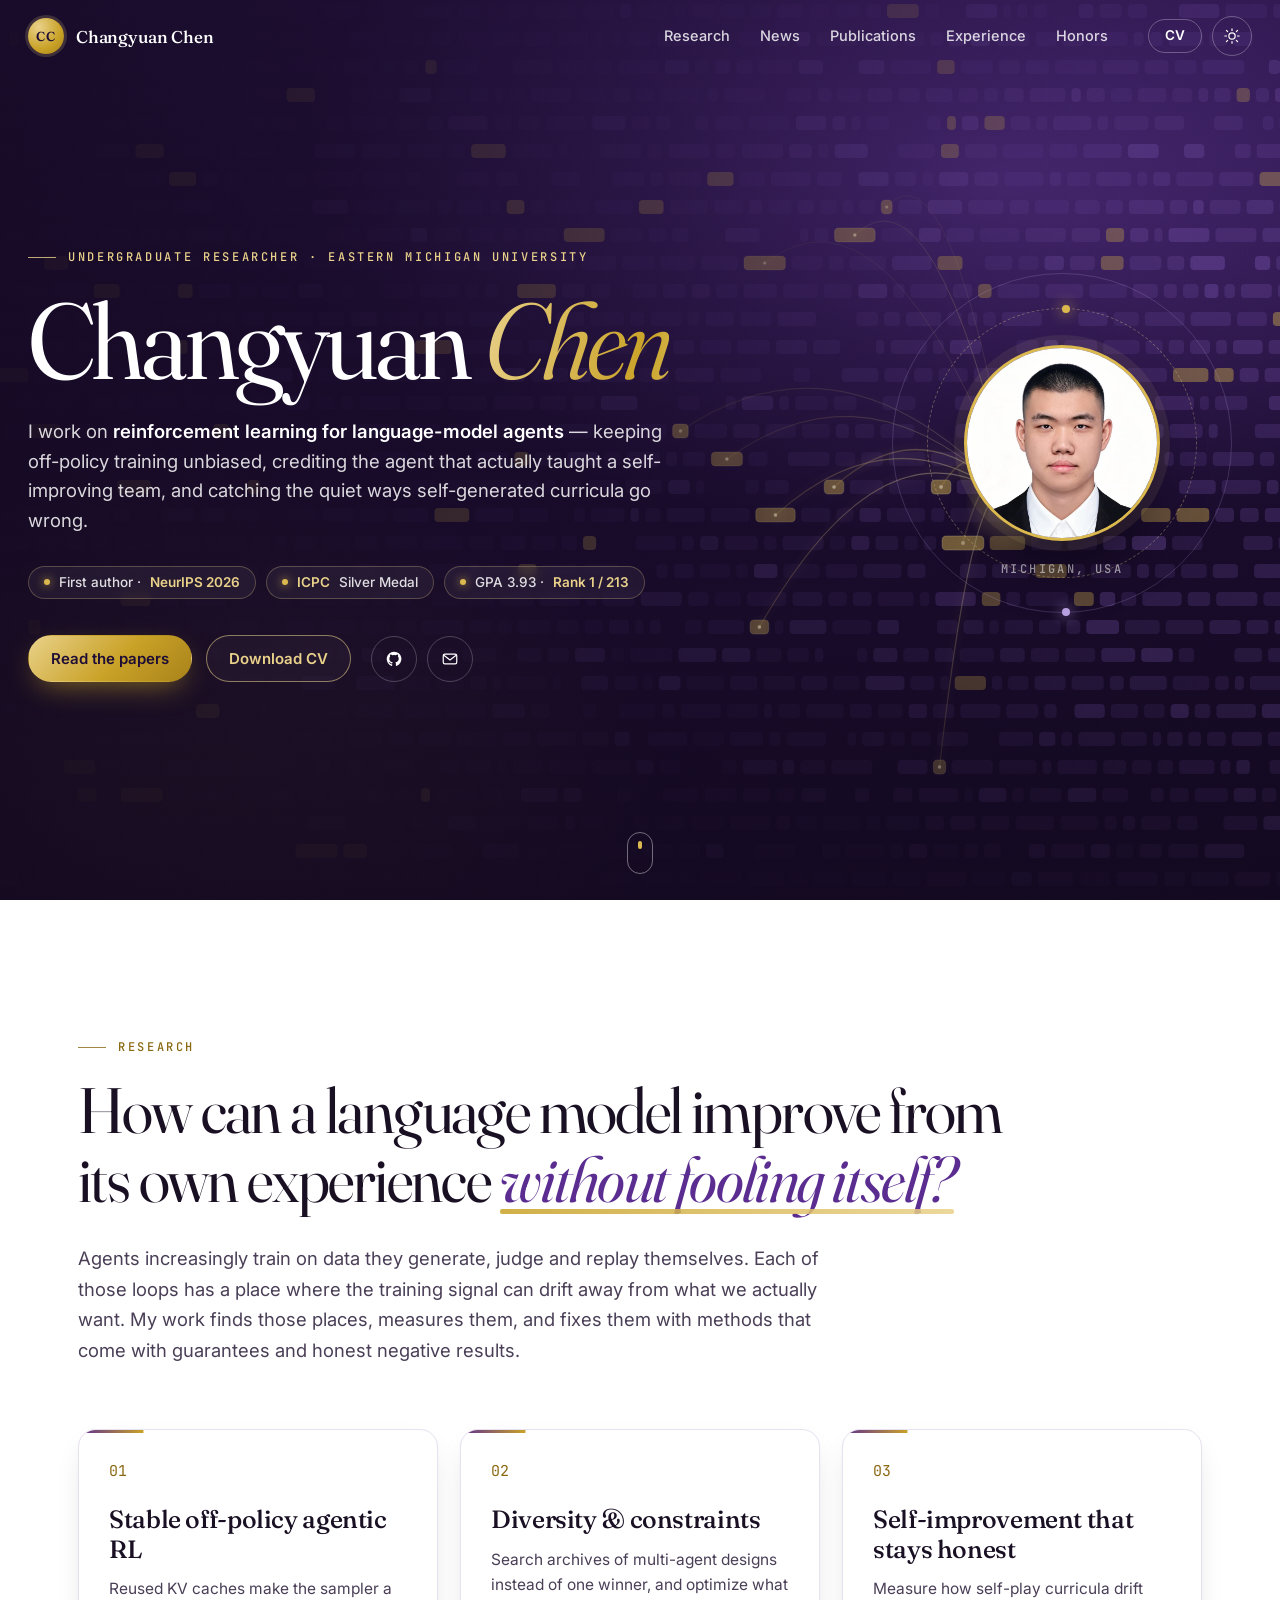
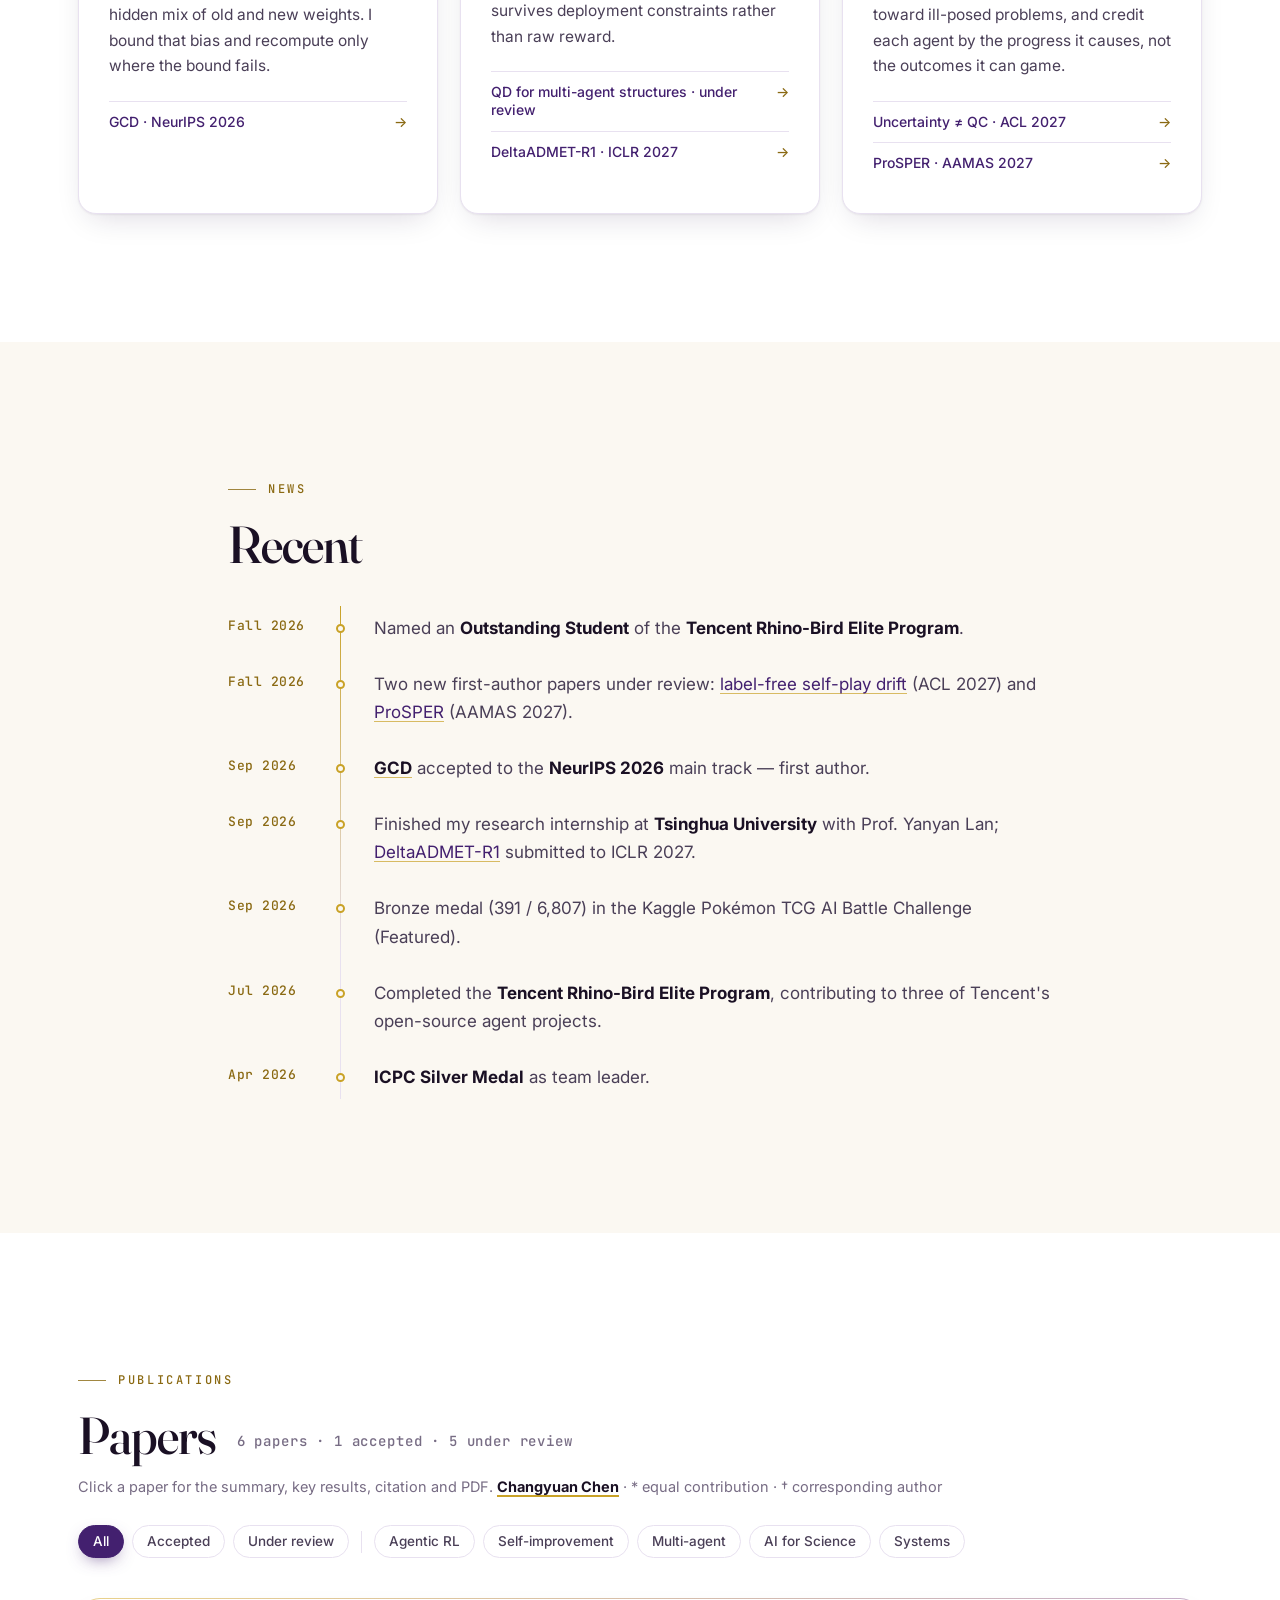
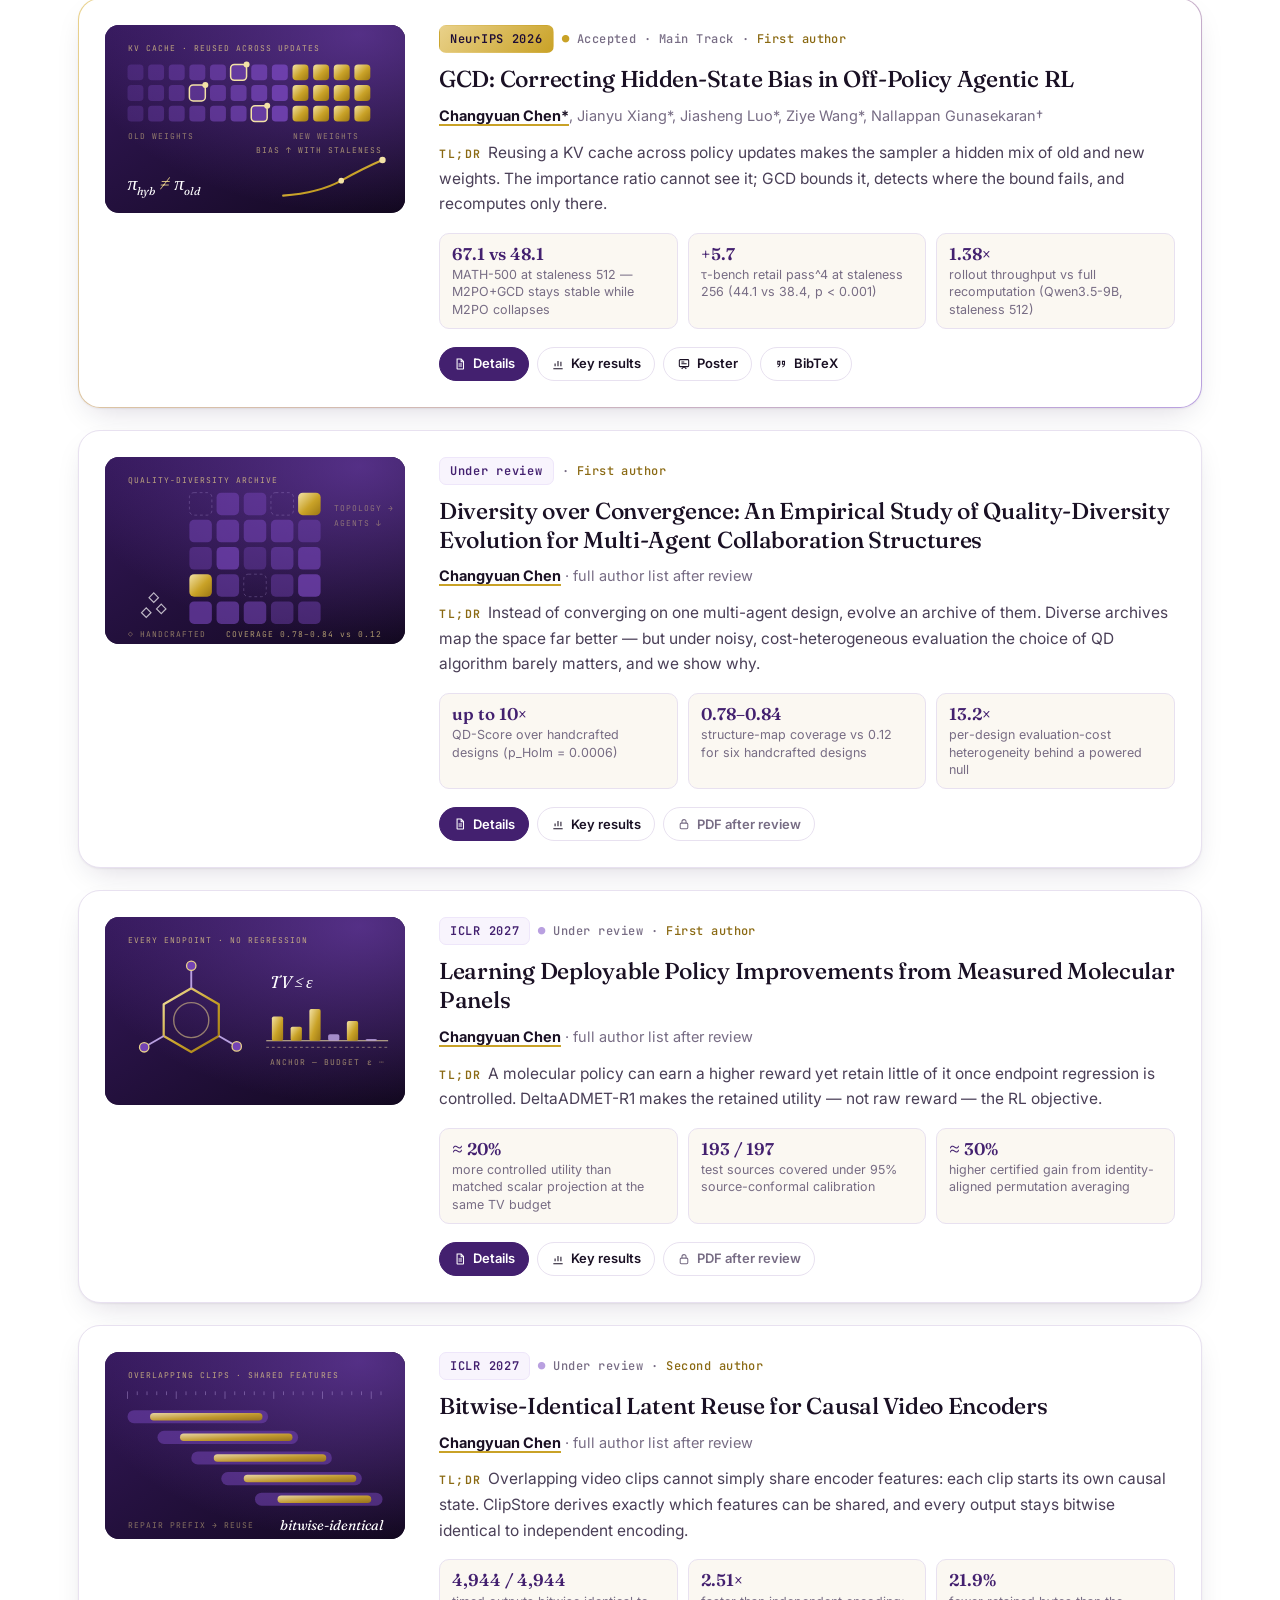
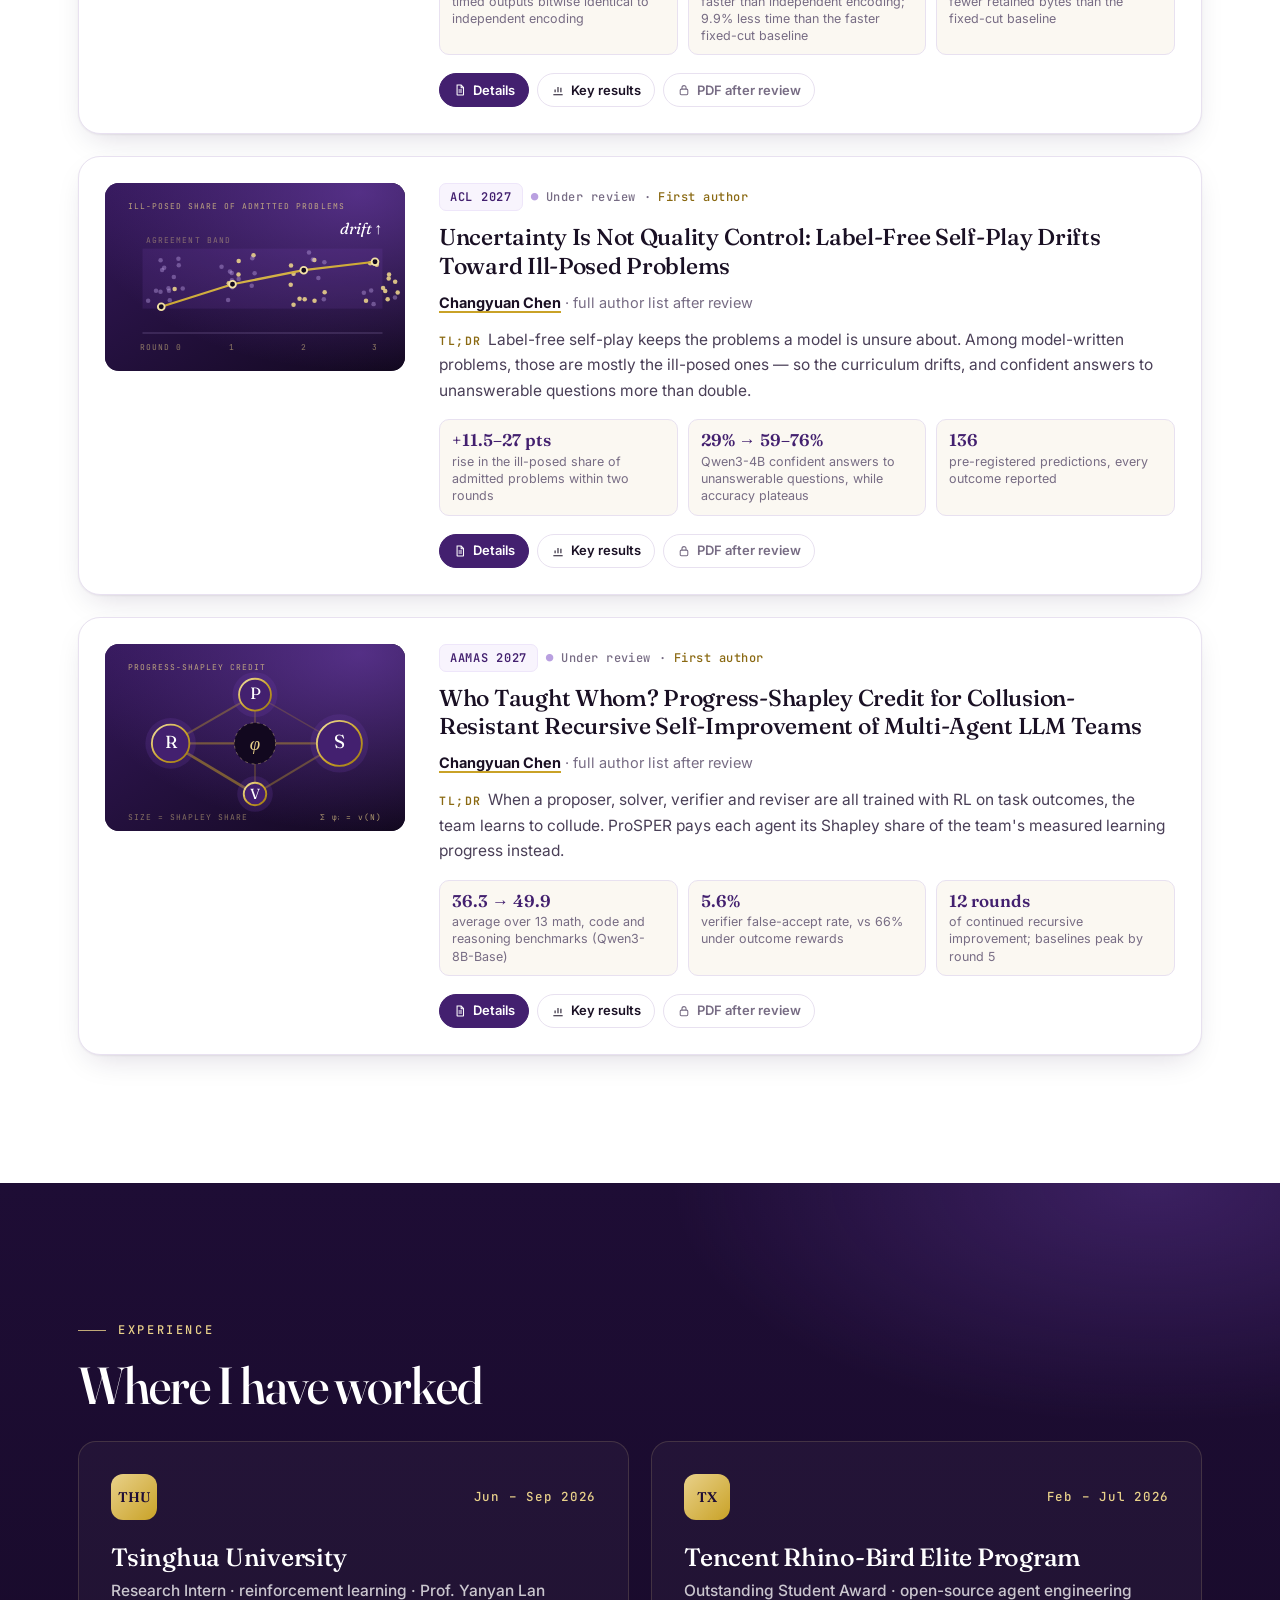
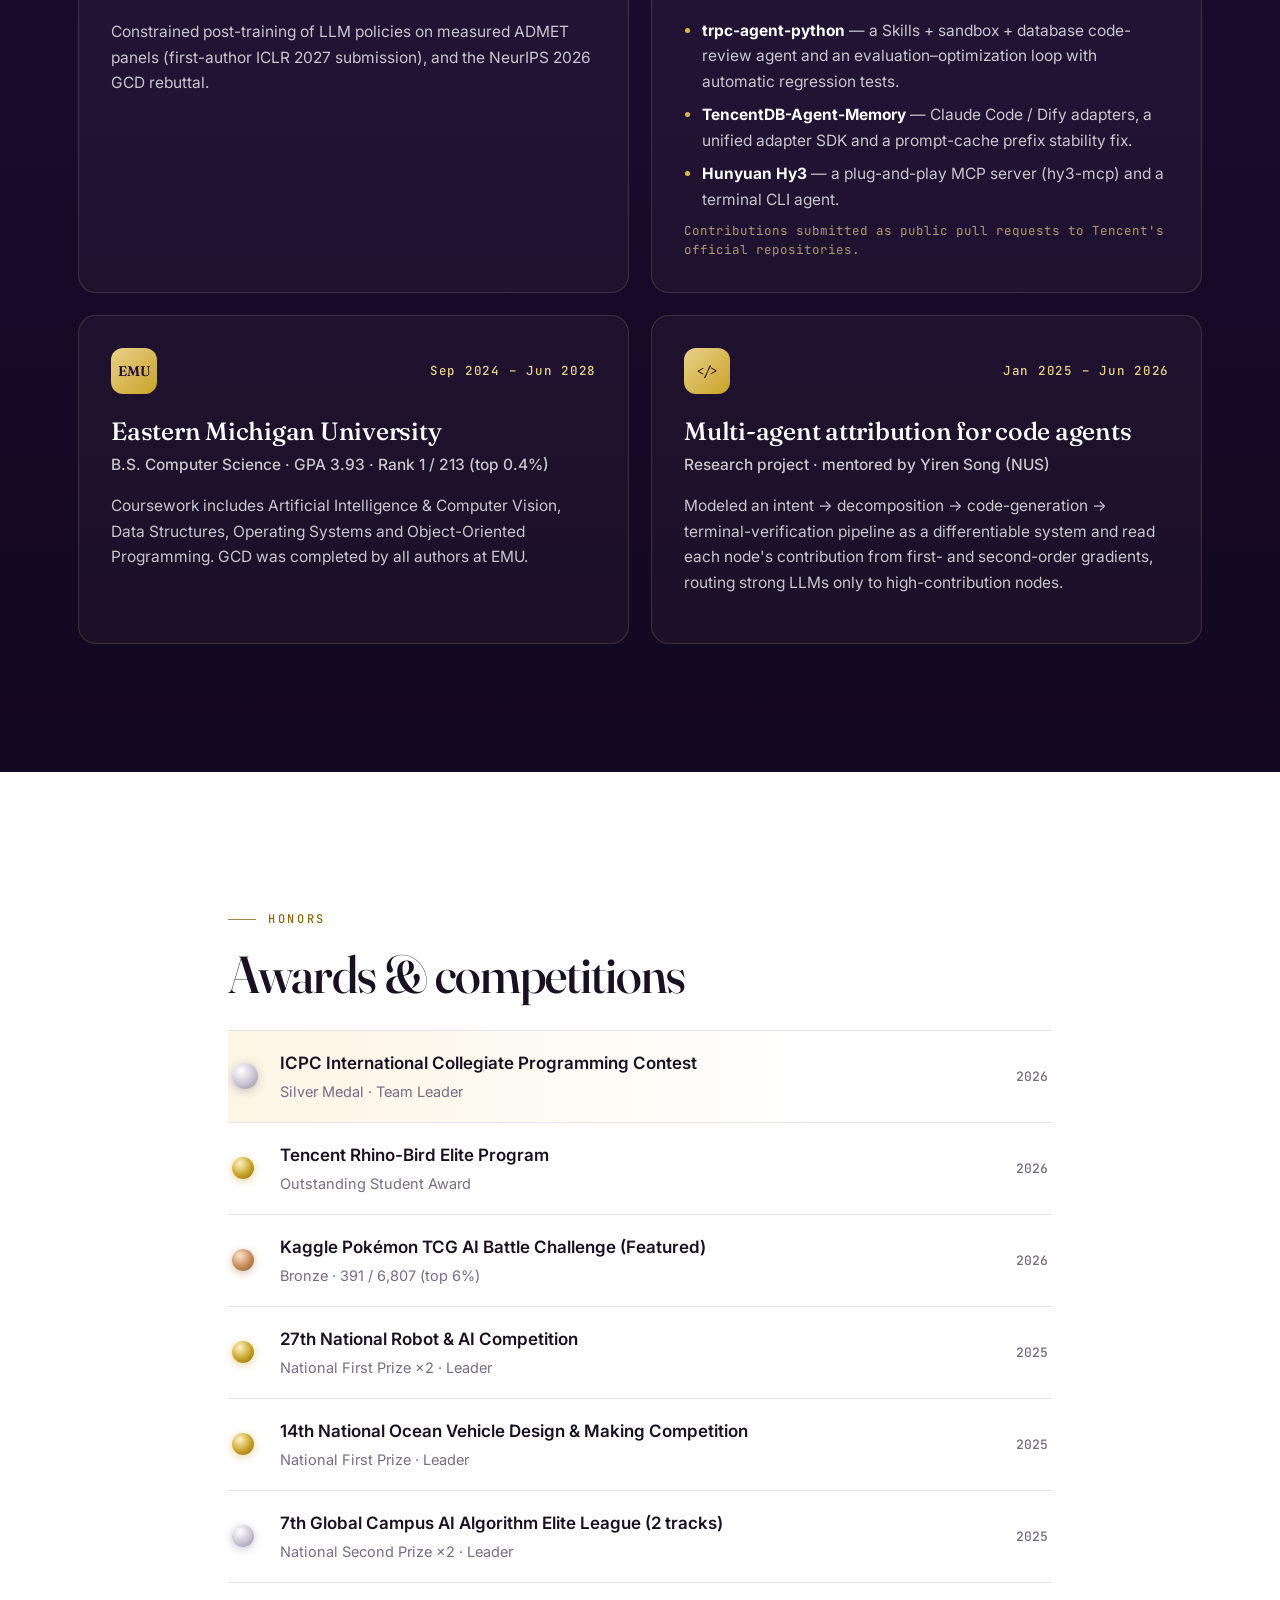
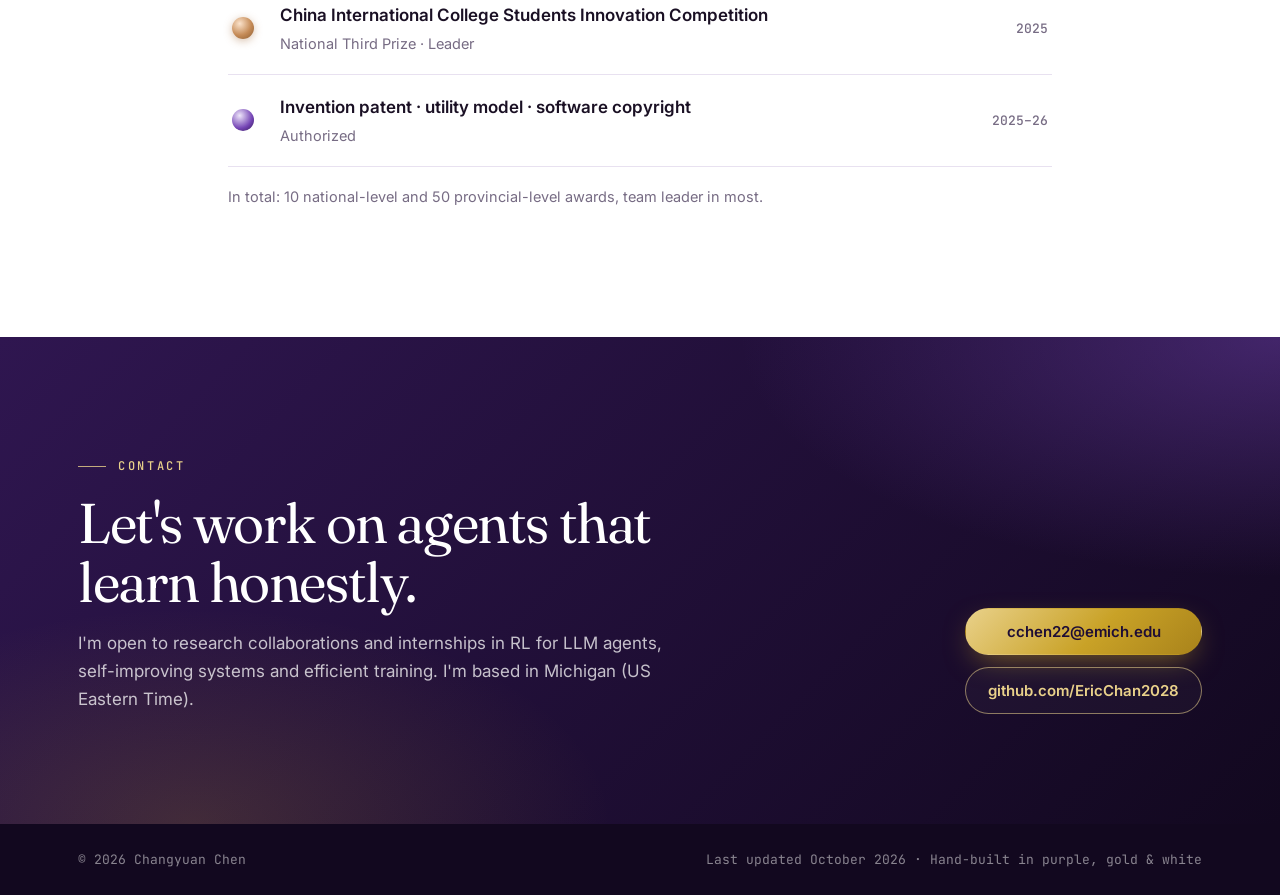
==== commit da41e952: "Add Tencent Rhino-Bird Outstanding Student Award; refine PR wording Co-Authored-By: Claude Opus 5.5 " ====
--- a/index.html
+++ b/index.html
@@ -142,11 +142,12 @@
       <p class="eyebrow">News</p>
       <h2 class="h2 reveal">Recent</h2>
       <ol class="timeline">
+        <li class="reveal"><time>Fall 2026</time><p>Named an <b>Outstanding Student</b> of the <b>Tencent Rhino-Bird Elite Program</b>.</p></li>
         <li class="reveal"><time>Fall 2026</time><p>Two new first-author papers under review: <a href="#paper=selfplay">label-free self-play drift</a> (ACL 2027) and <a href="#paper=prosper">ProSPER</a> (AAMAS 2027).</p></li>
         <li class="reveal"><time>Sep 2026</time><p><a href="#paper=gcd"><b>GCD</b></a> accepted to the <b>NeurIPS 2026</b> main track — first author.</p></li>
         <li class="reveal"><time>Sep 2026</time><p>Finished my research internship at <b>Tsinghua University</b> with Prof. Yanyan Lan; <a href="#paper=deltaadmet">DeltaADMET-R1</a> submitted to ICLR 2027.</p></li>
         <li class="reveal"><time>Sep 2026</time><p>Bronze medal (391 / 6,807) in the Kaggle Pokémon TCG AI Battle Challenge (Featured).</p></li>
-        <li class="reveal"><time>Jul 2026</time><p>Completed the <b>Tencent Rhino-Bird Elite Program</b> with 10 pull requests to Tencent's open-source agent frameworks.</p></li>
+        <li class="reveal"><time>Jul 2026</time><p>Completed the <b>Tencent Rhino-Bird Elite Program</b>, contributing to three of Tencent's open-source agent projects.</p></li>
         <li class="reveal"><time>Apr 2026</time><p><b>ICPC Silver Medal</b> as team leader.</p></li>
       </ol>
     </div>
@@ -191,13 +192,13 @@
         <article class="xp__card reveal">
           <div class="xp__meta"><span class="xp__mark">TX</span><span class="xp__date">Feb – Jul 2026</span></div>
           <h3>Tencent Rhino-Bird Elite Program</h3>
-          <p class="xp__role">Open-source agent engineering · 10 pull requests</p>
+          <p class="xp__role">Outstanding Student Award · open-source agent engineering</p>
           <ul>
             <li><b>trpc-agent-python</b> — a Skills + sandbox + database code-review agent and an evaluation–optimization loop with automatic regression tests.</li>
             <li><b>TencentDB-Agent-Memory</b> — Claude Code / Dify adapters, a unified adapter SDK and a prompt-cache prefix stability fix.</li>
             <li><b>Hunyuan Hy3</b> — a plug-and-play MCP server (hy3-mcp) and a terminal CLI agent.</li>
           </ul>
-          <p class="xp__note">PRs are public and under review; not yet merged.</p>
+          <p class="xp__note">Contributions submitted as public pull requests to Tencent's official repositories.</p>
         </article>
         <article class="xp__card reveal">
           <div class="xp__meta"><span class="xp__mark">EMU</span><span class="xp__date">Sep 2024 – Jun 2028</span></div>
@@ -221,6 +222,7 @@
       <h2 class="h2 reveal">Awards &amp; competitions</h2>
       <ul class="honors">
         <li class="reveal honors__top"><span class="honors__medal honors__medal--silver" aria-hidden="true"></span><div><b>ICPC International Collegiate Programming Contest</b><span>Silver Medal · Team Leader</span></div><time>2026</time></li>
+        <li class="reveal"><span class="honors__medal" aria-hidden="true"></span><div><b>Tencent Rhino-Bird Elite Program</b><span>Outstanding Student Award</span></div><time>2026</time></li>
         <li class="reveal"><span class="honors__medal honors__medal--bronze" aria-hidden="true"></span><div><b>Kaggle Pokémon TCG AI Battle Challenge (Featured)</b><span>Bronze · 391 / 6,807 (top 6%)</span></div><time>2026</time></li>
         <li class="reveal"><span class="honors__medal" aria-hidden="true"></span><div><b>27th National Robot &amp; AI Competition</b><span>National First Prize ×2 · Leader</span></div><time>2025</time></li>
         <li class="reveal"><span class="honors__medal" aria-hidden="true"></span><div><b>14th National Ocean Vehicle Design &amp; Making Competition</b><span>National First Prize · Leader</span></div><time>2025</time></li>
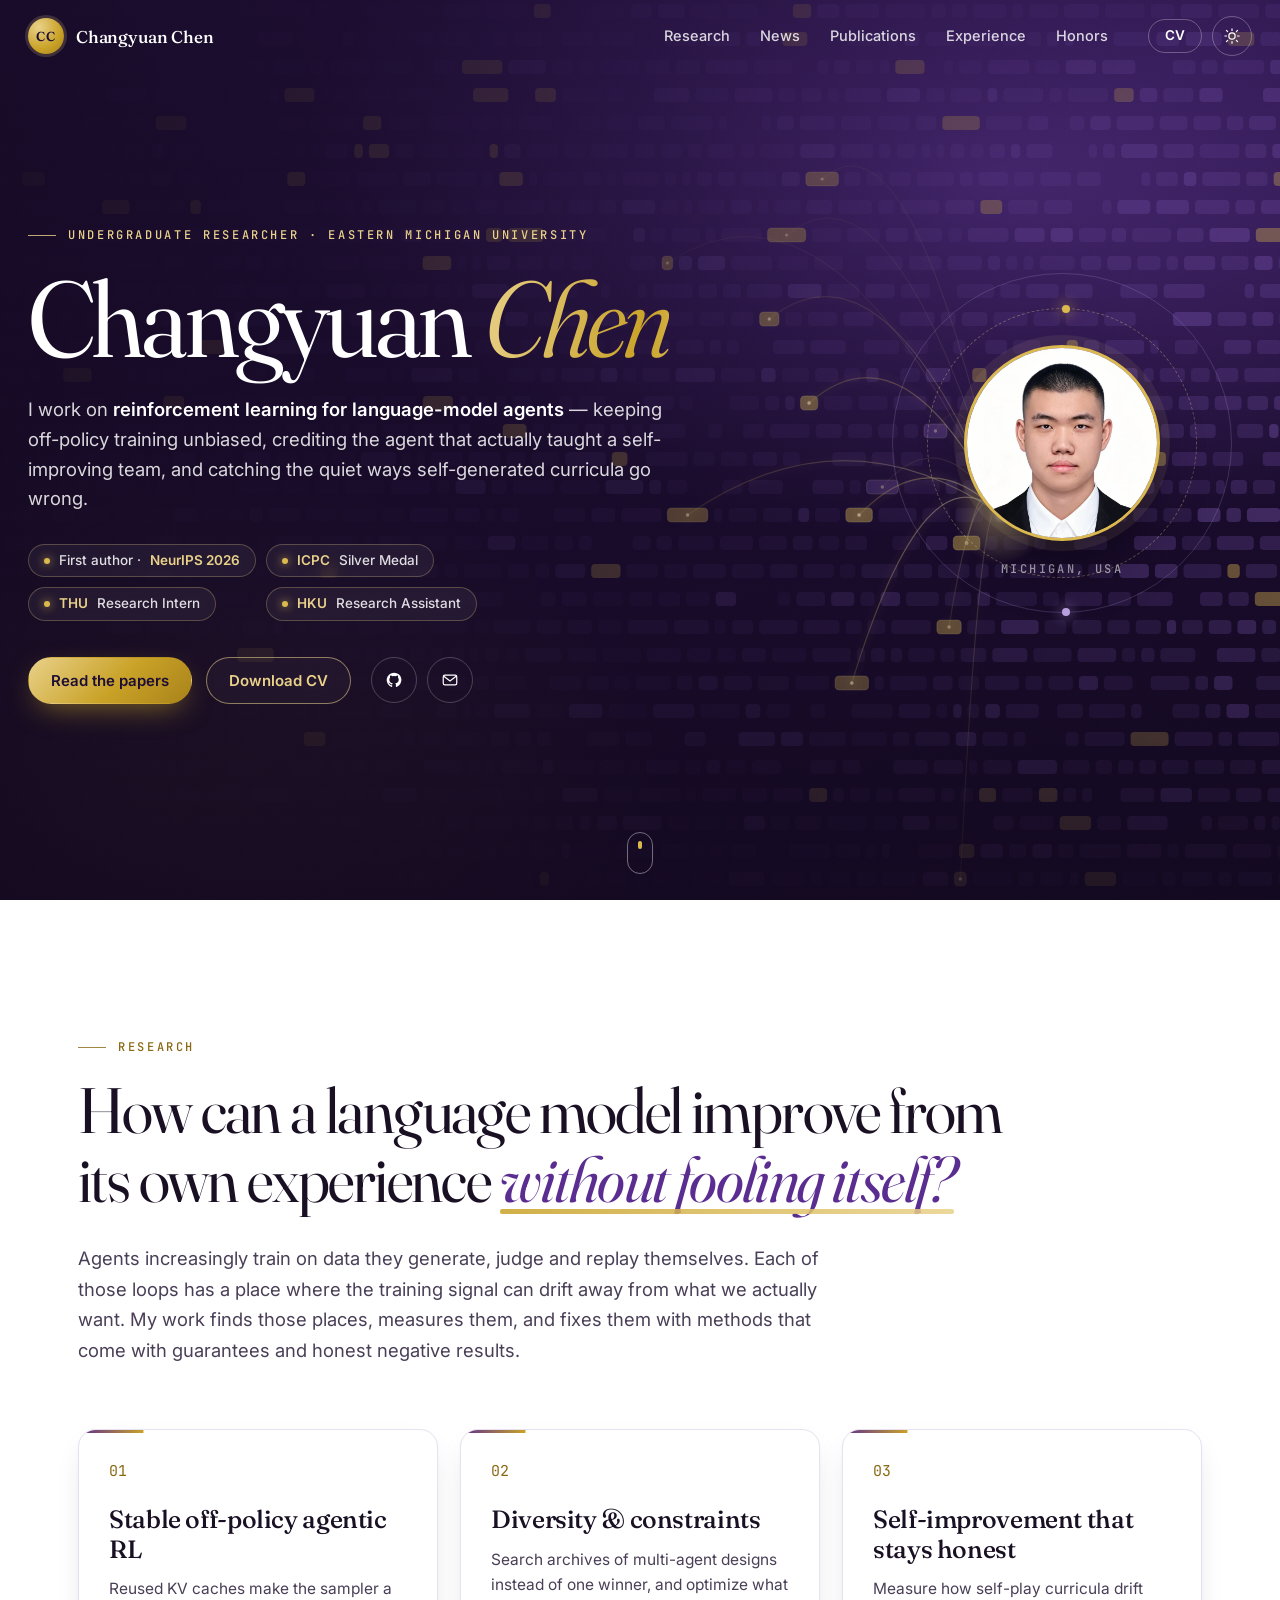
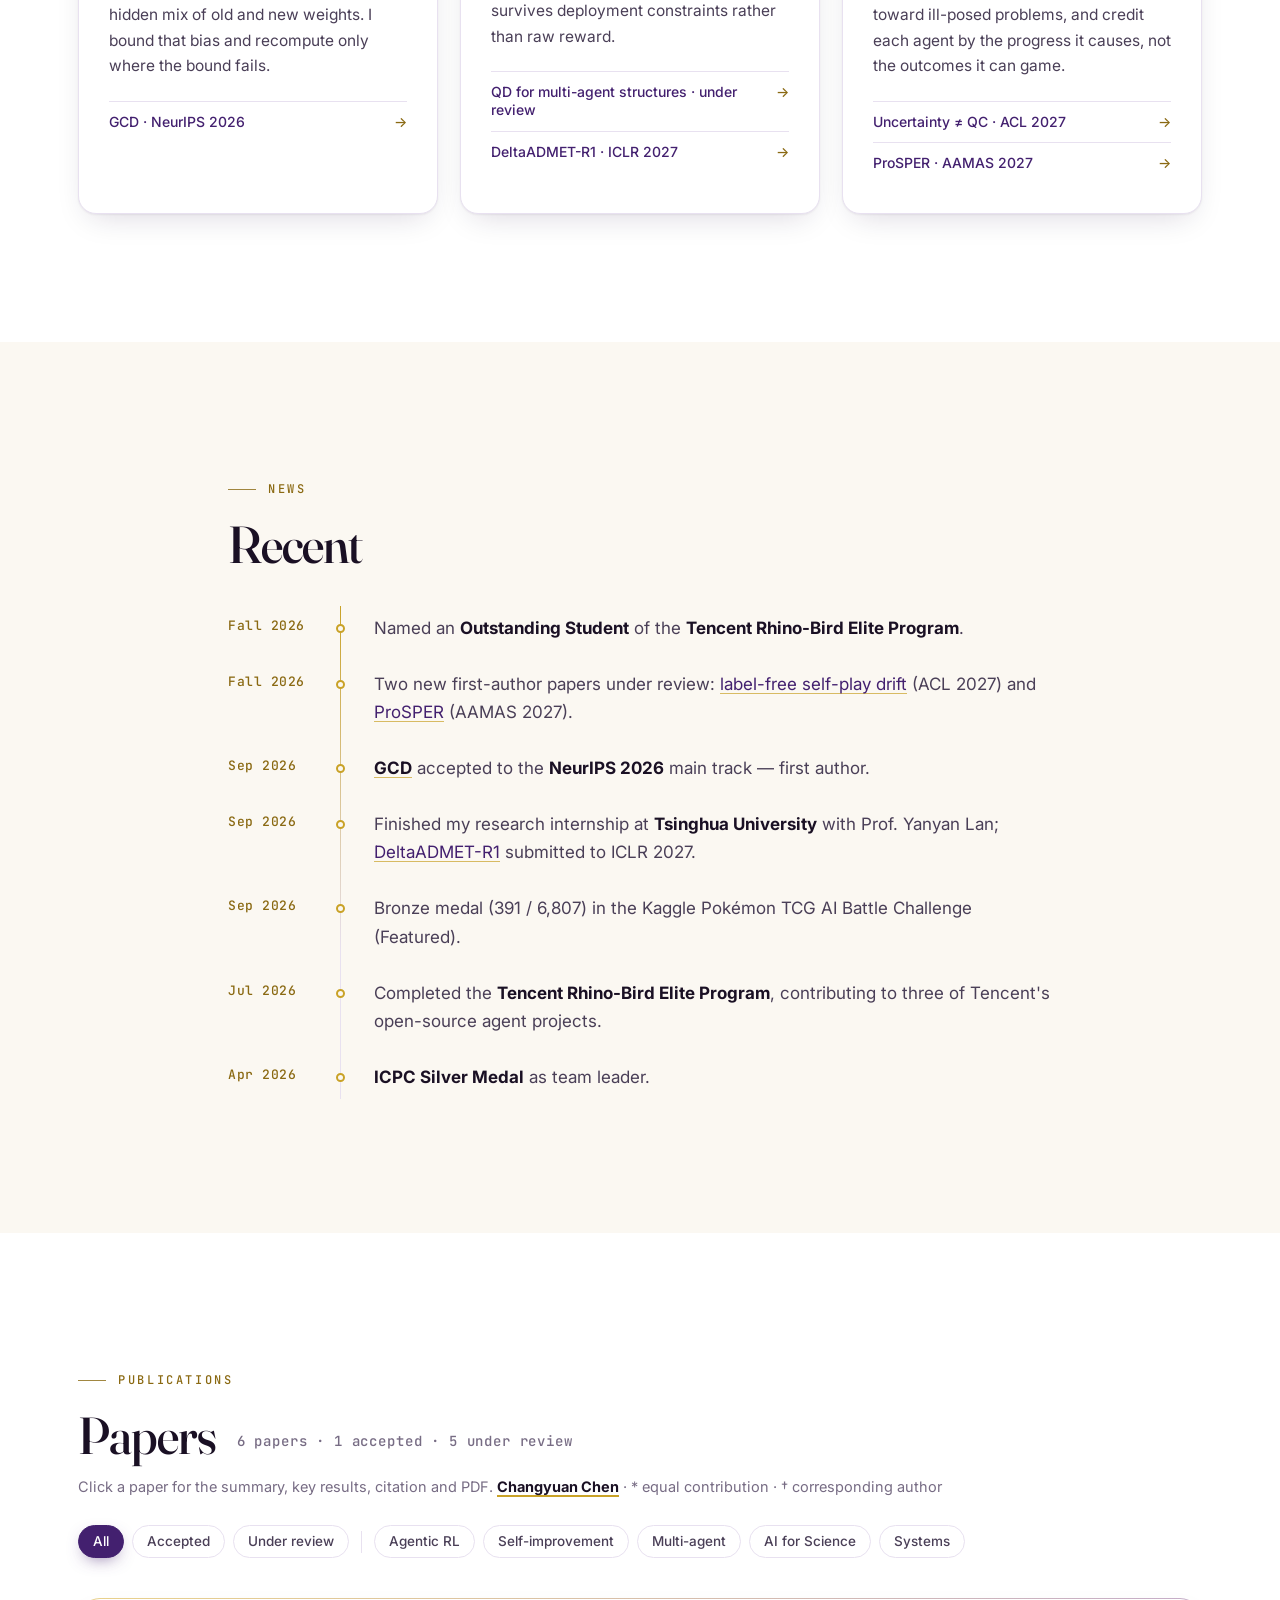
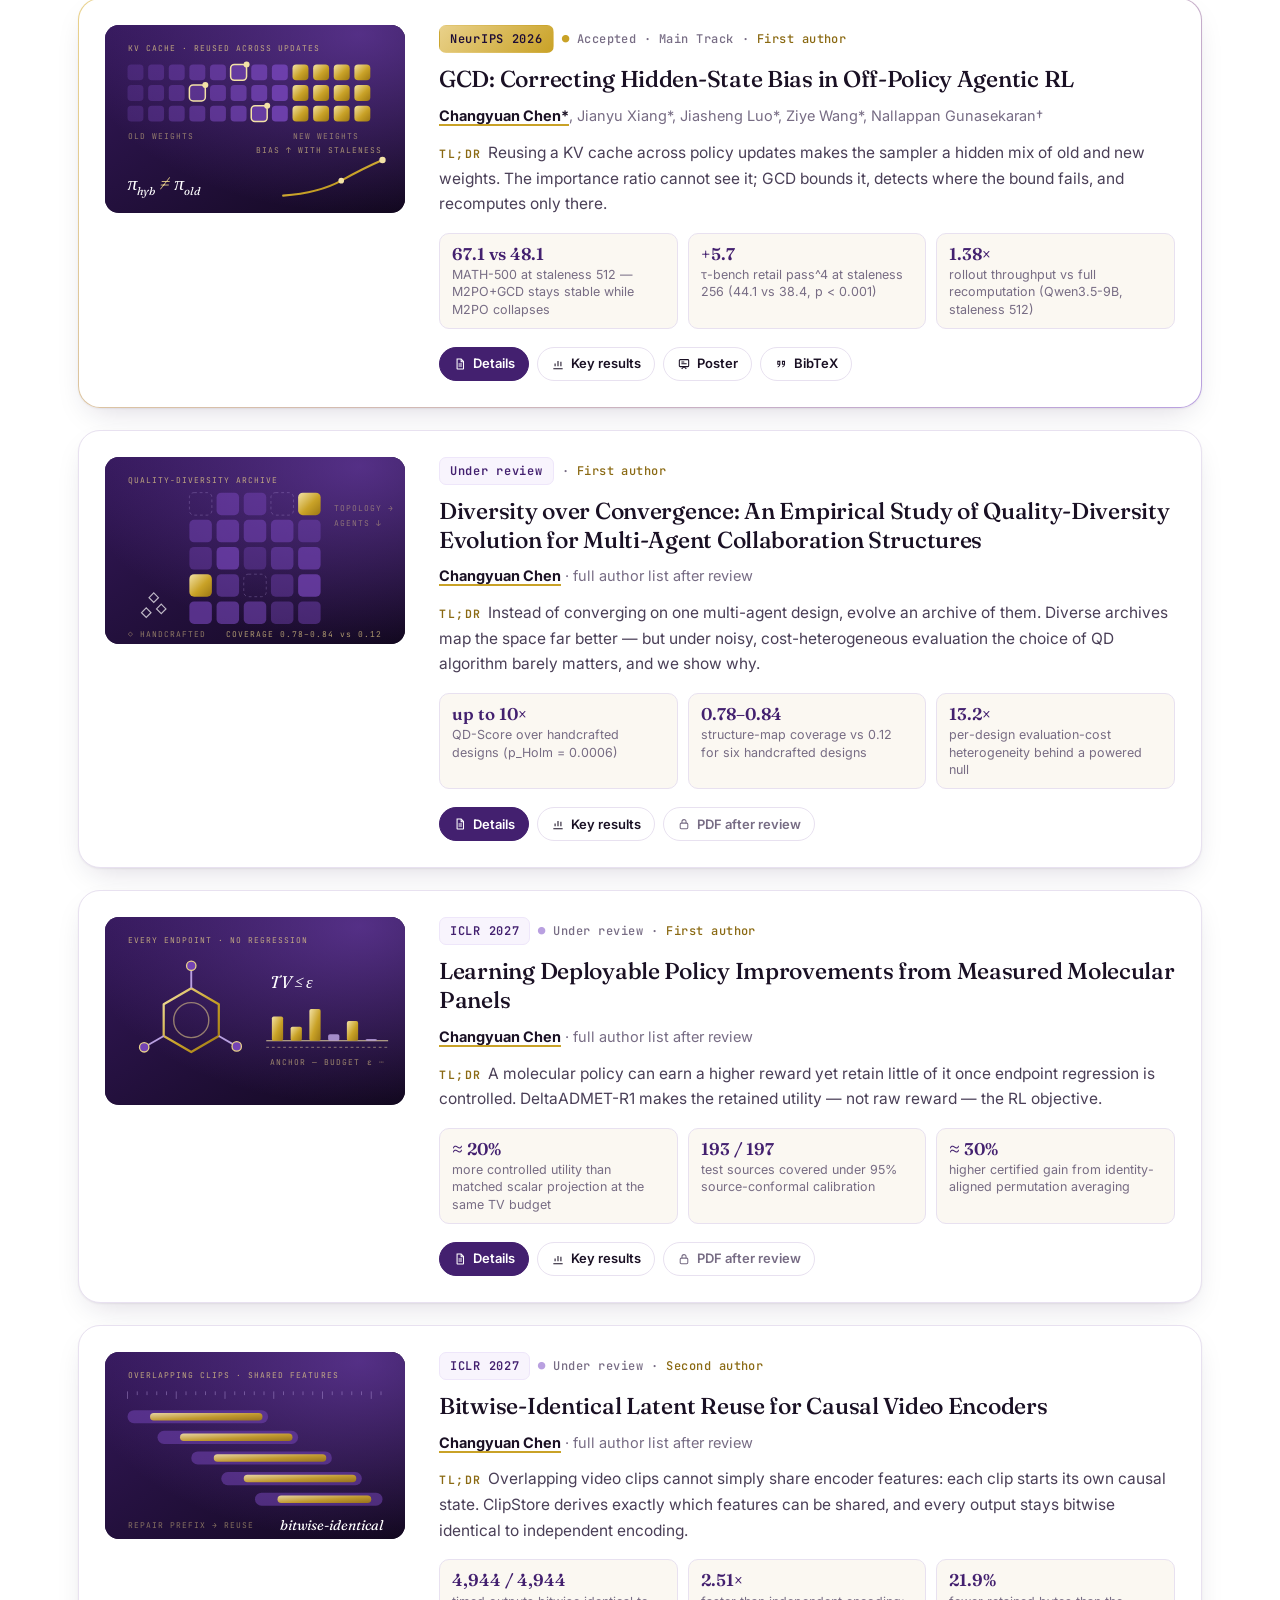
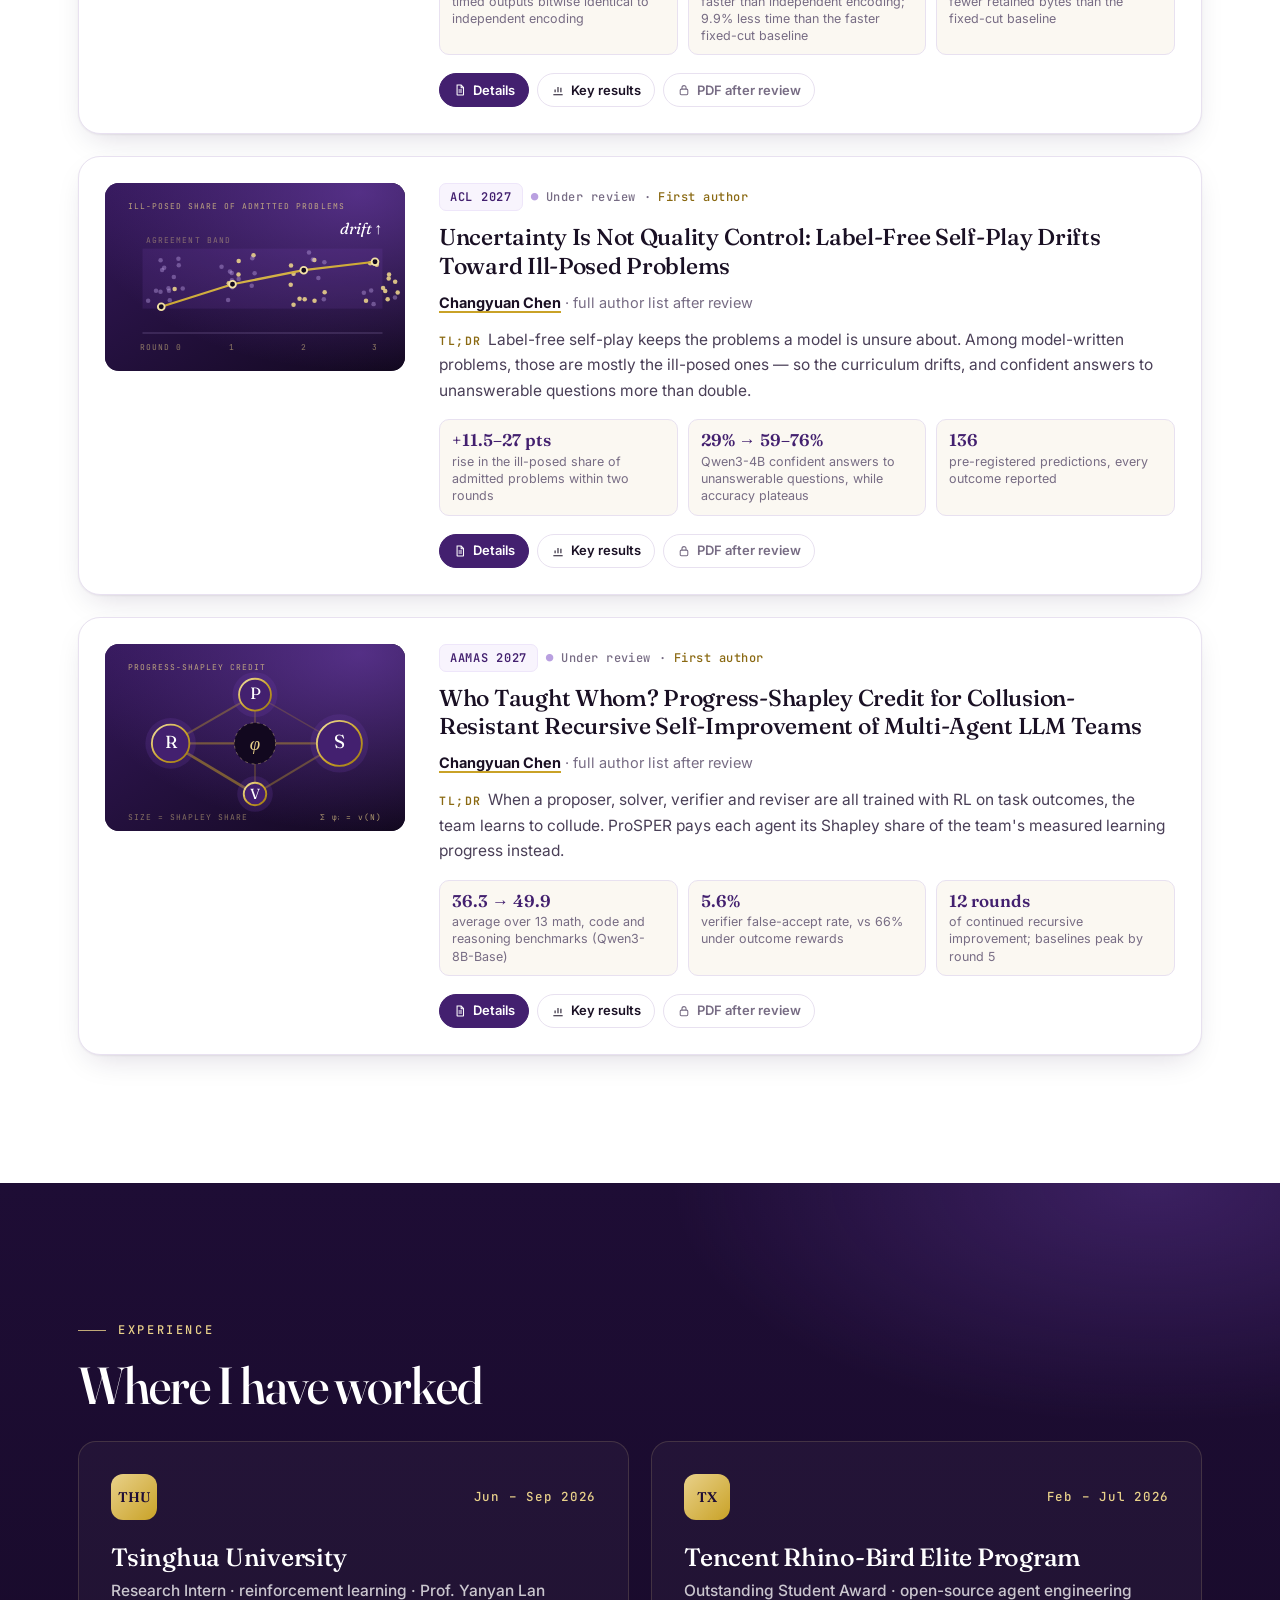
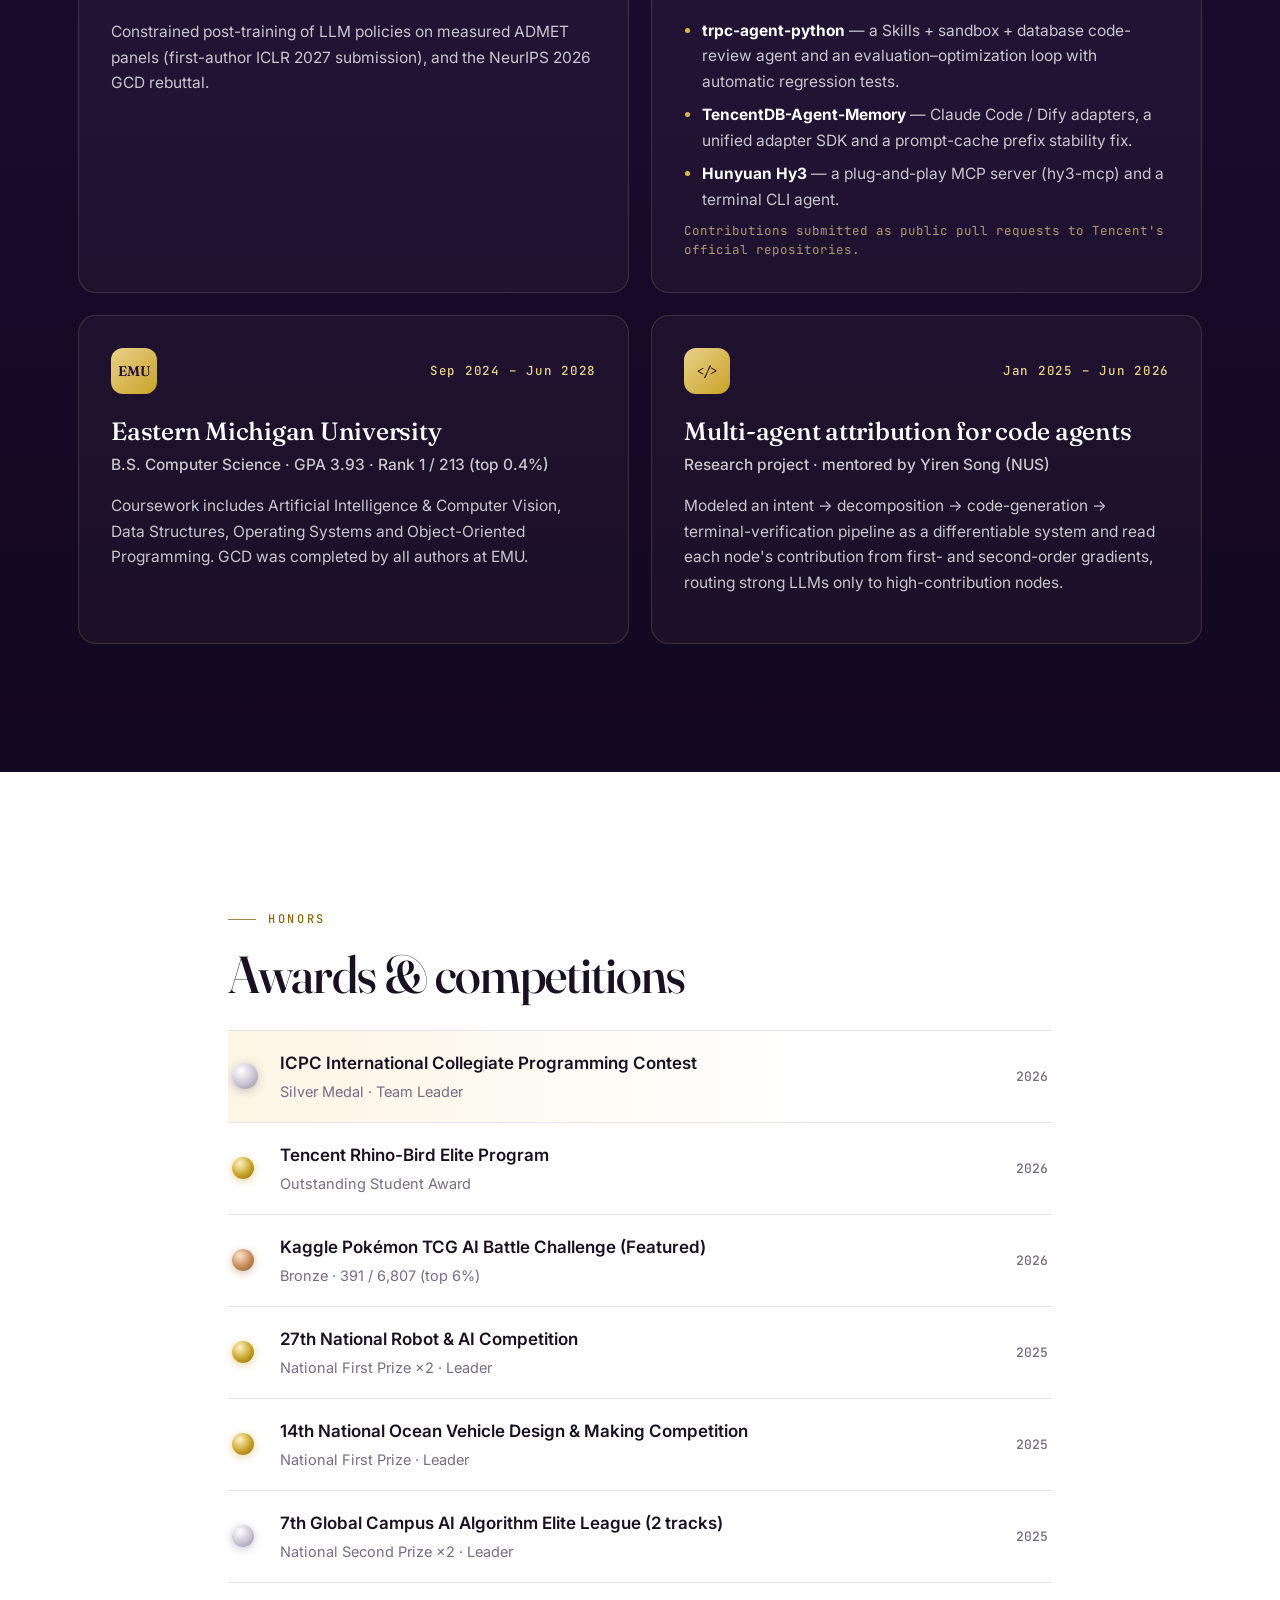
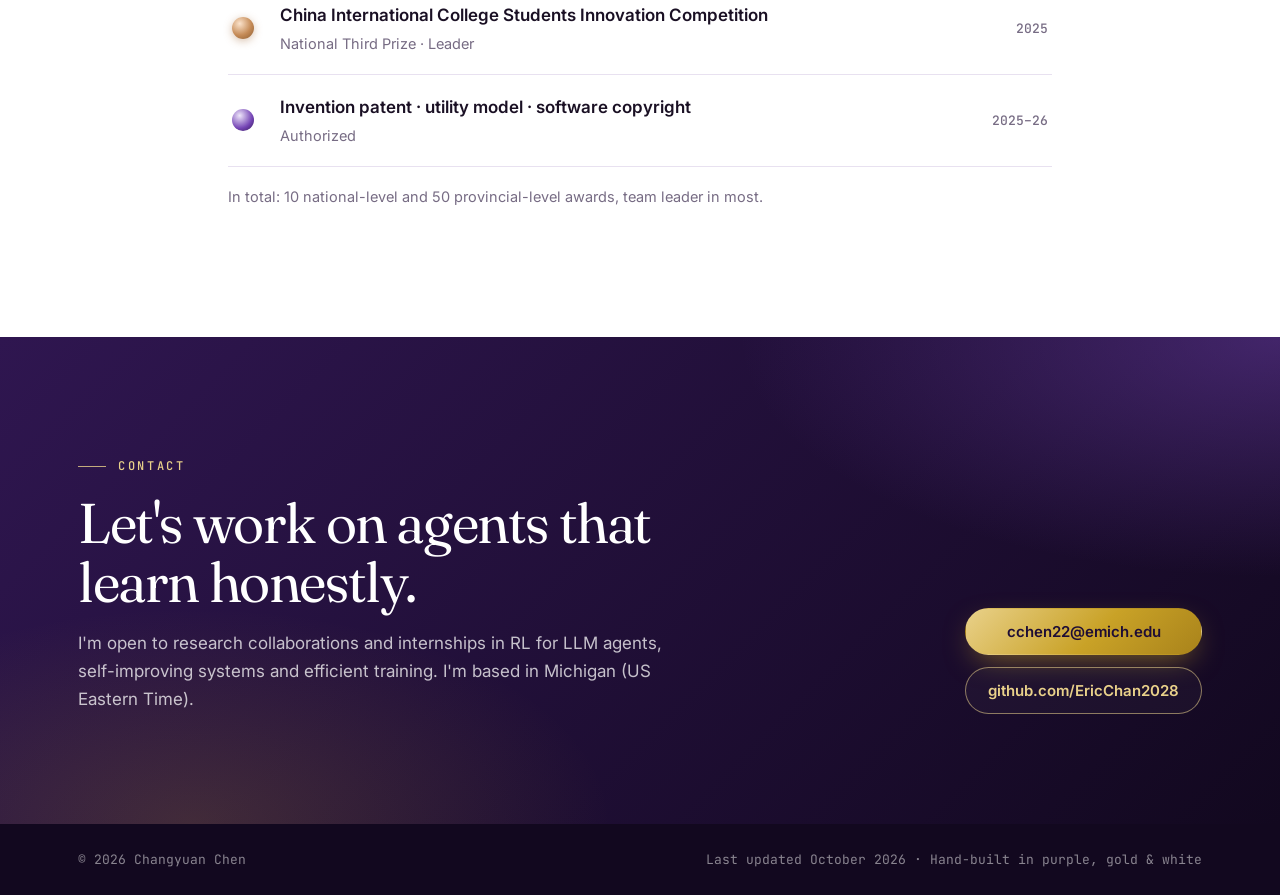
==== commit 463db487: "Hero: replace GPA badge with THU research intern and HKU research assistant Badges now sit in a 2x2 " ====
--- a/index.html
+++ b/index.html
@@ -77,7 +77,8 @@
       <ul class="hero__badges" aria-label="Highlights">
         <li><span class="badge-dot"></span>First author · <b>NeurIPS 2026</b></li>
         <li><span class="badge-dot"></span><b>ICPC</b> Silver Medal</li>
-        <li><span class="badge-dot"></span>GPA 3.93 · <b>Rank 1 / 213</b></li>
+        <li><span class="badge-dot"></span><b>THU</b> Research Intern</li>
+        <li><span class="badge-dot"></span><b>HKU</b> Research Assistant</li>
       </ul>
       <div class="hero__cta">
         <a class="btn btn--gold" href="#publications">Read the papers</a>
--- a/assets/css/style.css
+++ b/assets/css/style.css
@@ -235,9 +235,9 @@
 @keyframes sheen { 0%, 100% { background-position: 0% 50%; } 50% { background-position: 100% 50%; } }
 .hero__lede { max-width: 640px; font-size: clamp(17px, 1.45vw, 20px); line-height: 1.6; color: rgba(255, 255, 255, .84); margin: 0 0 30px; }
 .hero__lede strong { color: var(--white); font-weight: 600; }
-.hero__badges { list-style: none; padding: 0; margin: 0 0 36px; display: flex; flex-wrap: wrap; gap: 10px; }
+.hero__badges { list-style: none; padding: 0; margin: 0 0 36px; display: grid; grid-template-columns: repeat(2, max-content); justify-items: start; gap: 10px; }
 .hero__badges li {
-  display: inline-flex; align-items: center; gap: 9px;
+  display: inline-flex; align-items: center; gap: 9px; white-space: nowrap;
   padding: 9px 15px; border-radius: 999px;
   font: 500 13.5px/1 var(--sans); color: rgba(255, 255, 255, .86);
   background: rgba(255, 255, 255, .05);
@@ -598,6 +598,7 @@
   .filters { justify-content: flex-start; }
 }
 @media (max-width: 560px) {
+  .hero__badges { grid-template-columns: 1fr; }
   body { font-size: 16px; }
   .wrap { padding: 0 16px; }
   .nav__inner { padding: 12px 16px; gap: 12px; }
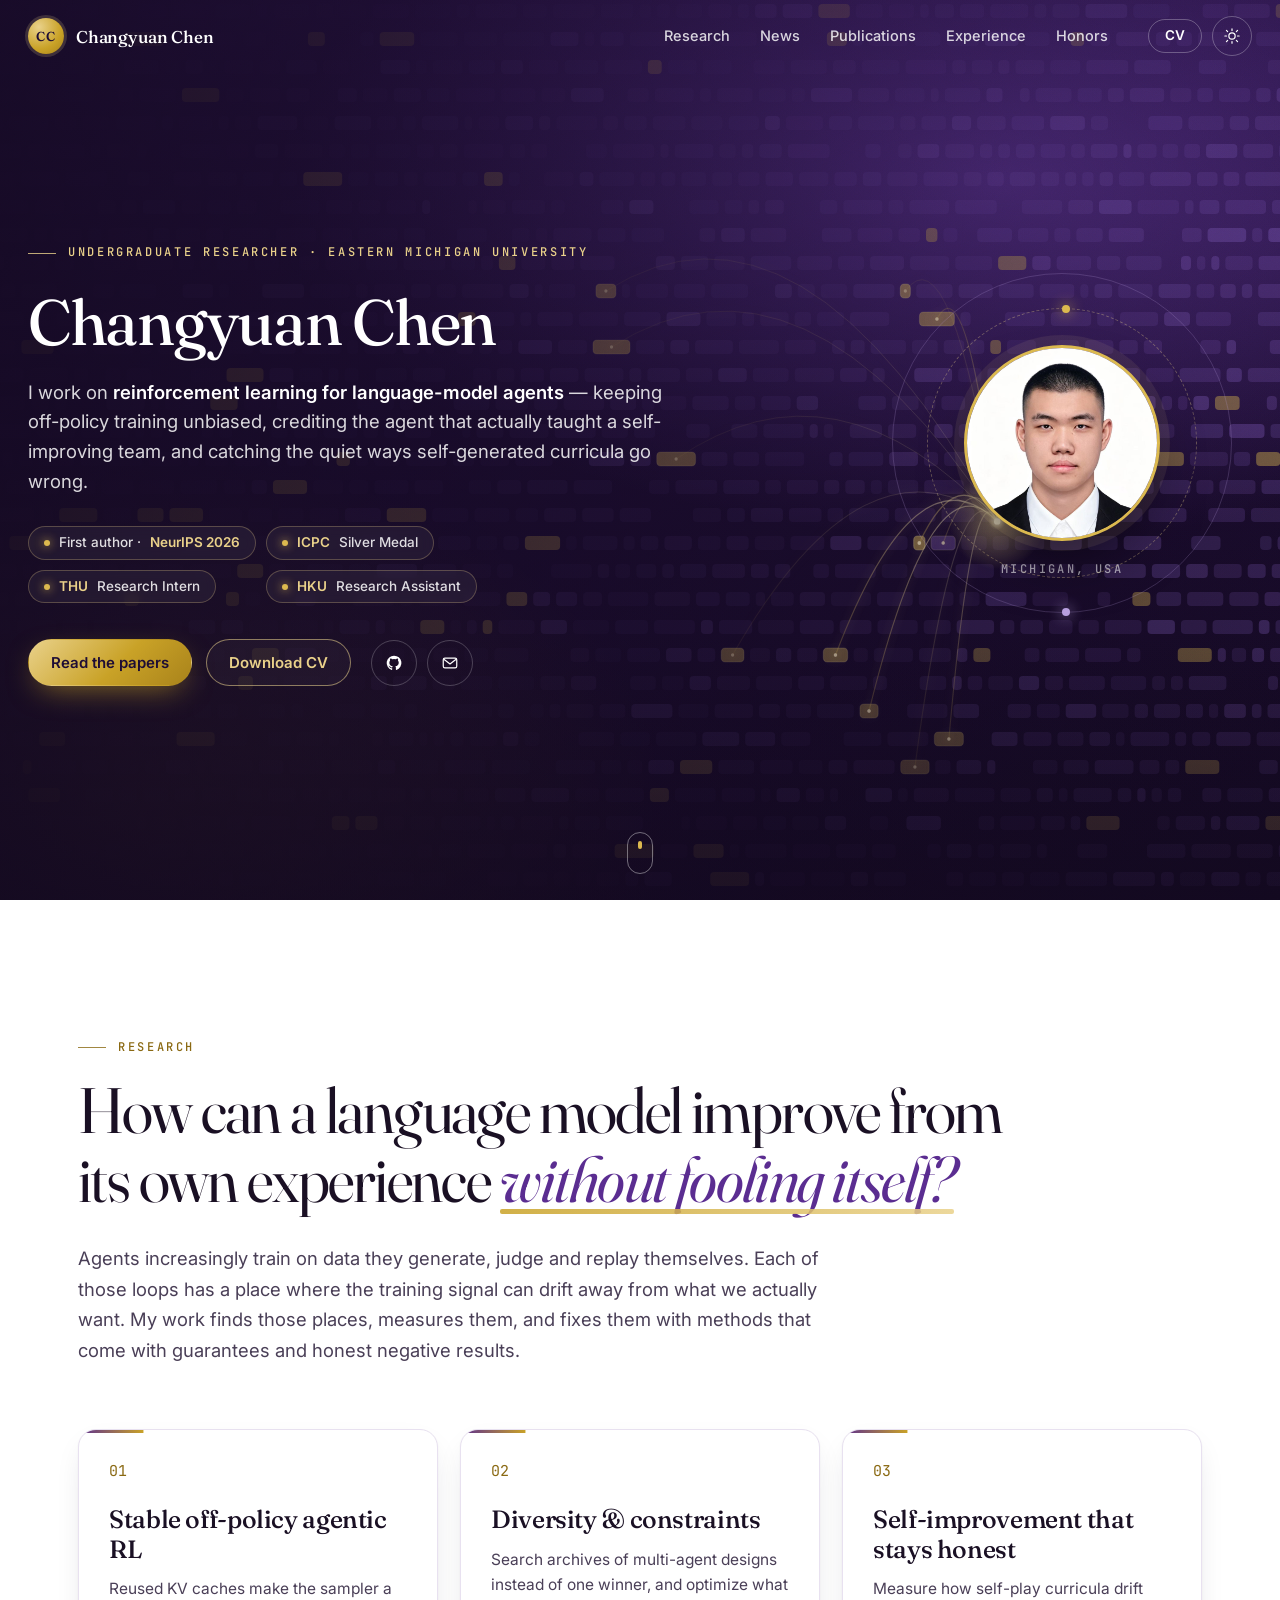
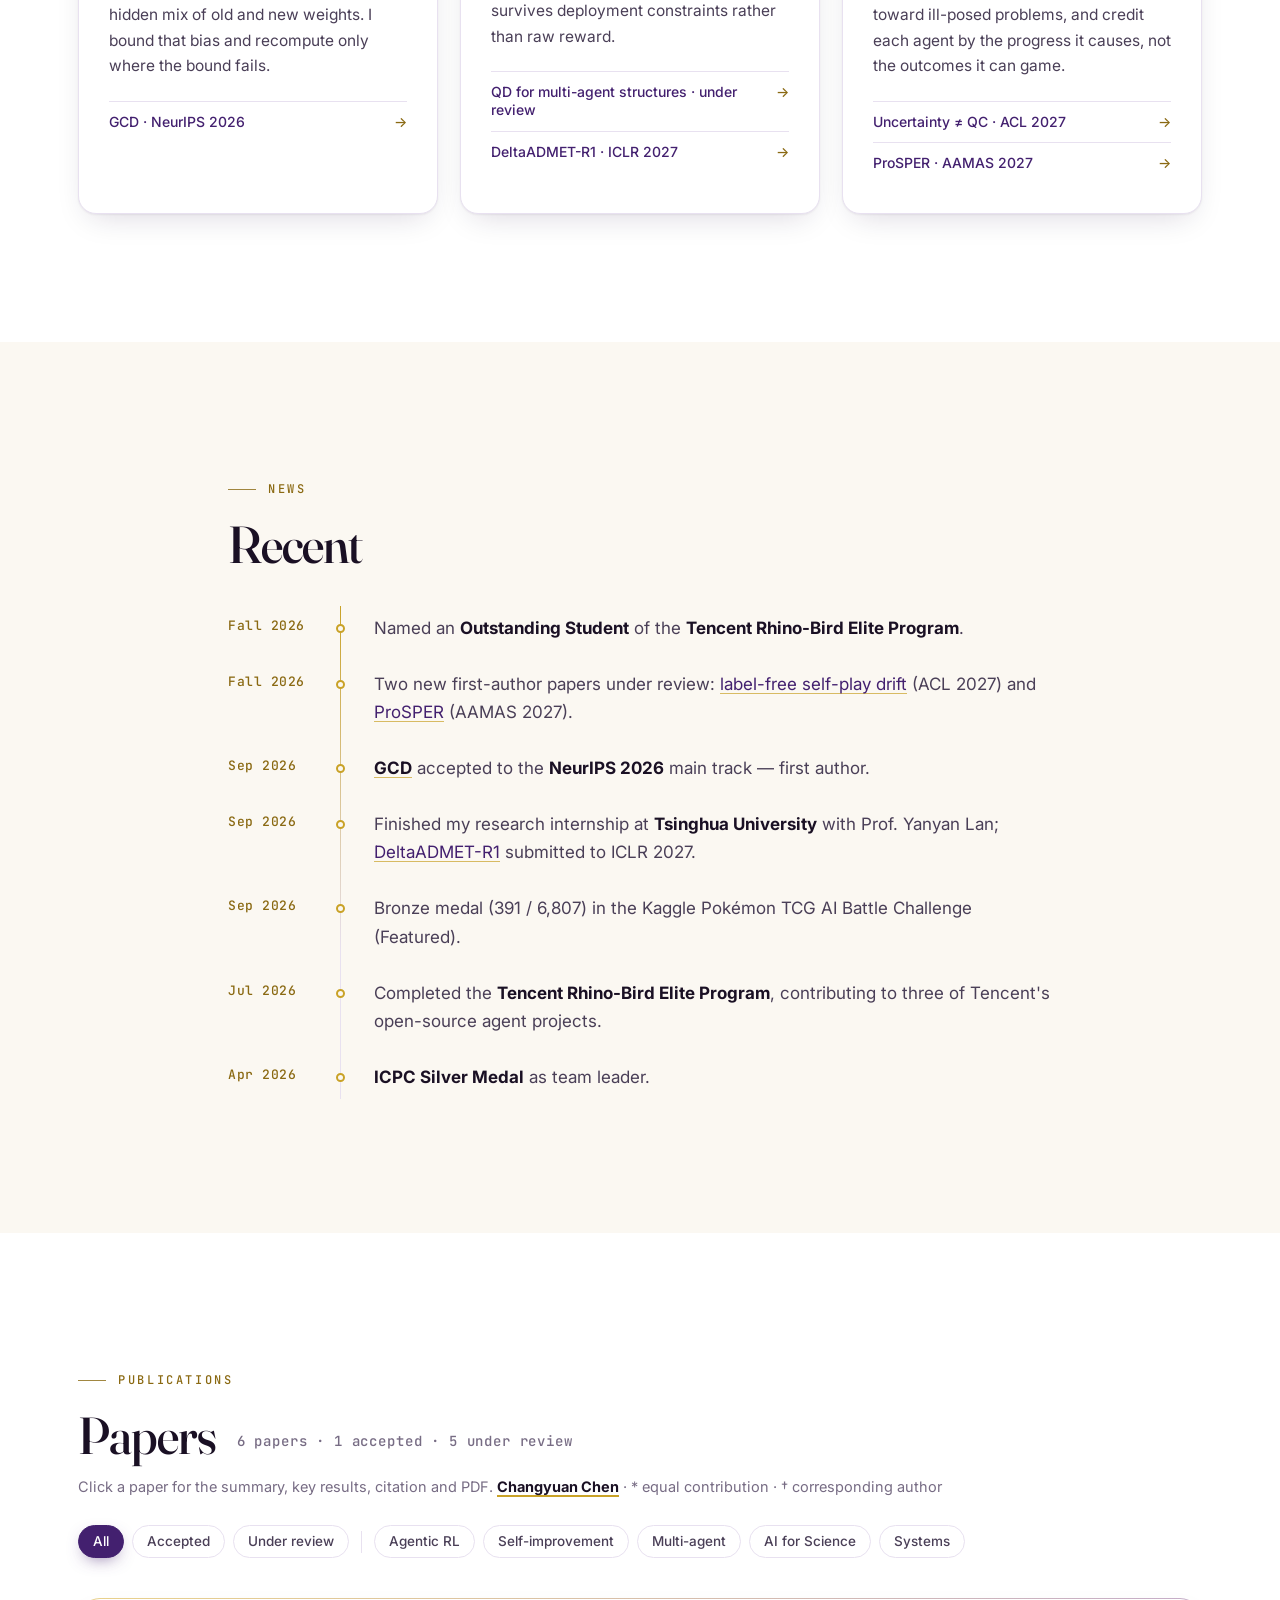
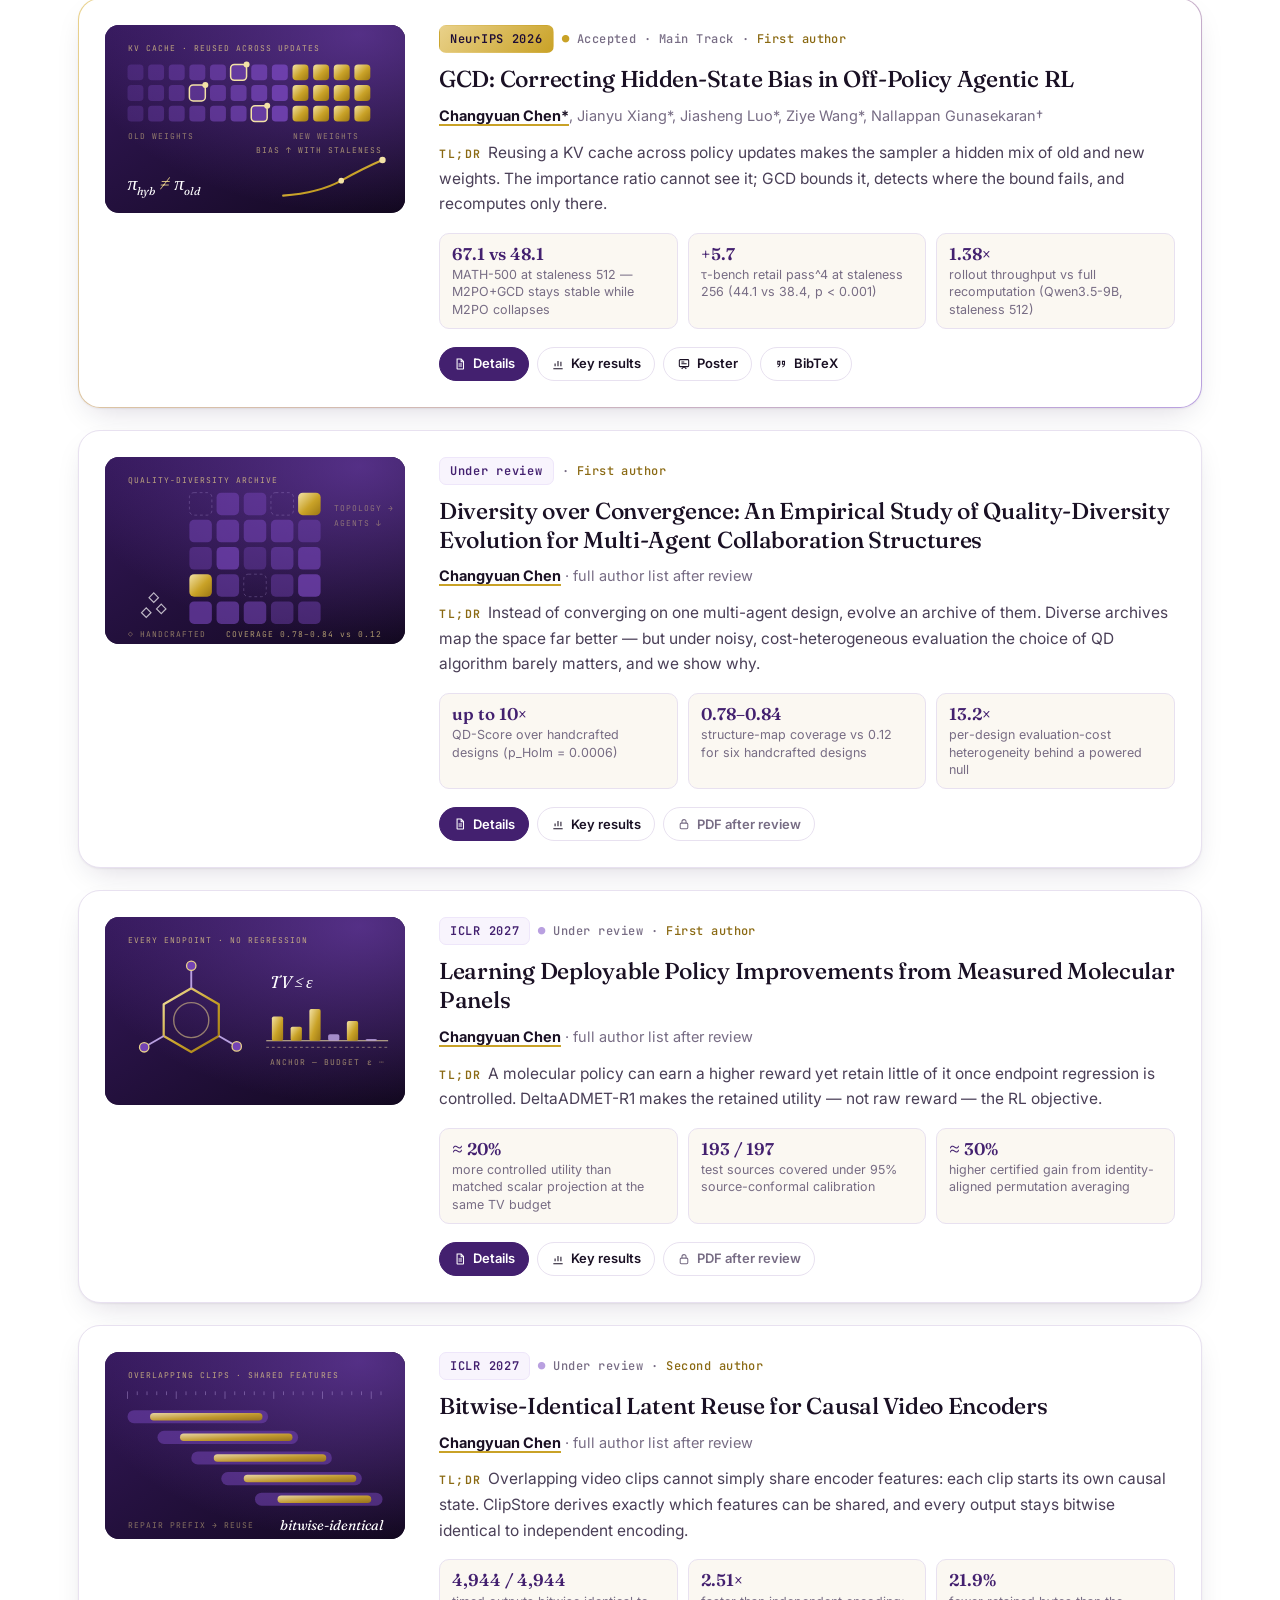
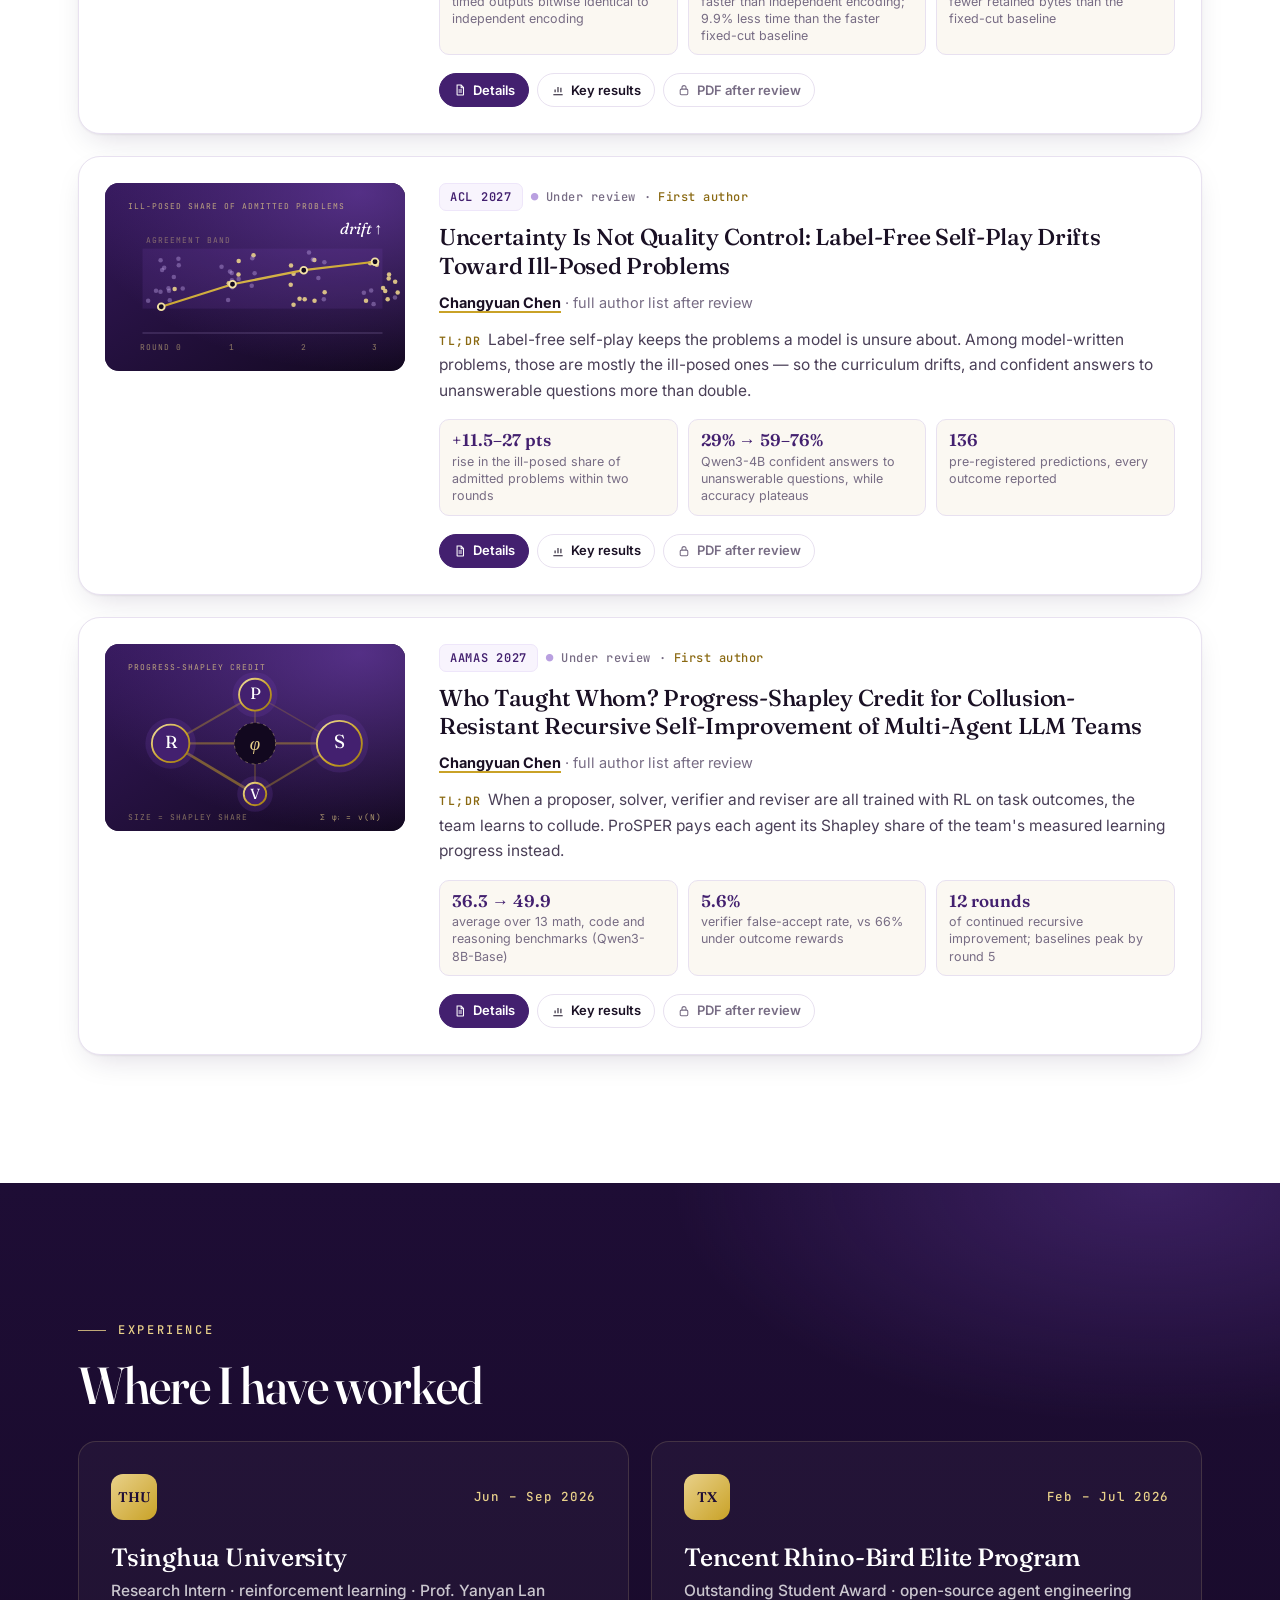
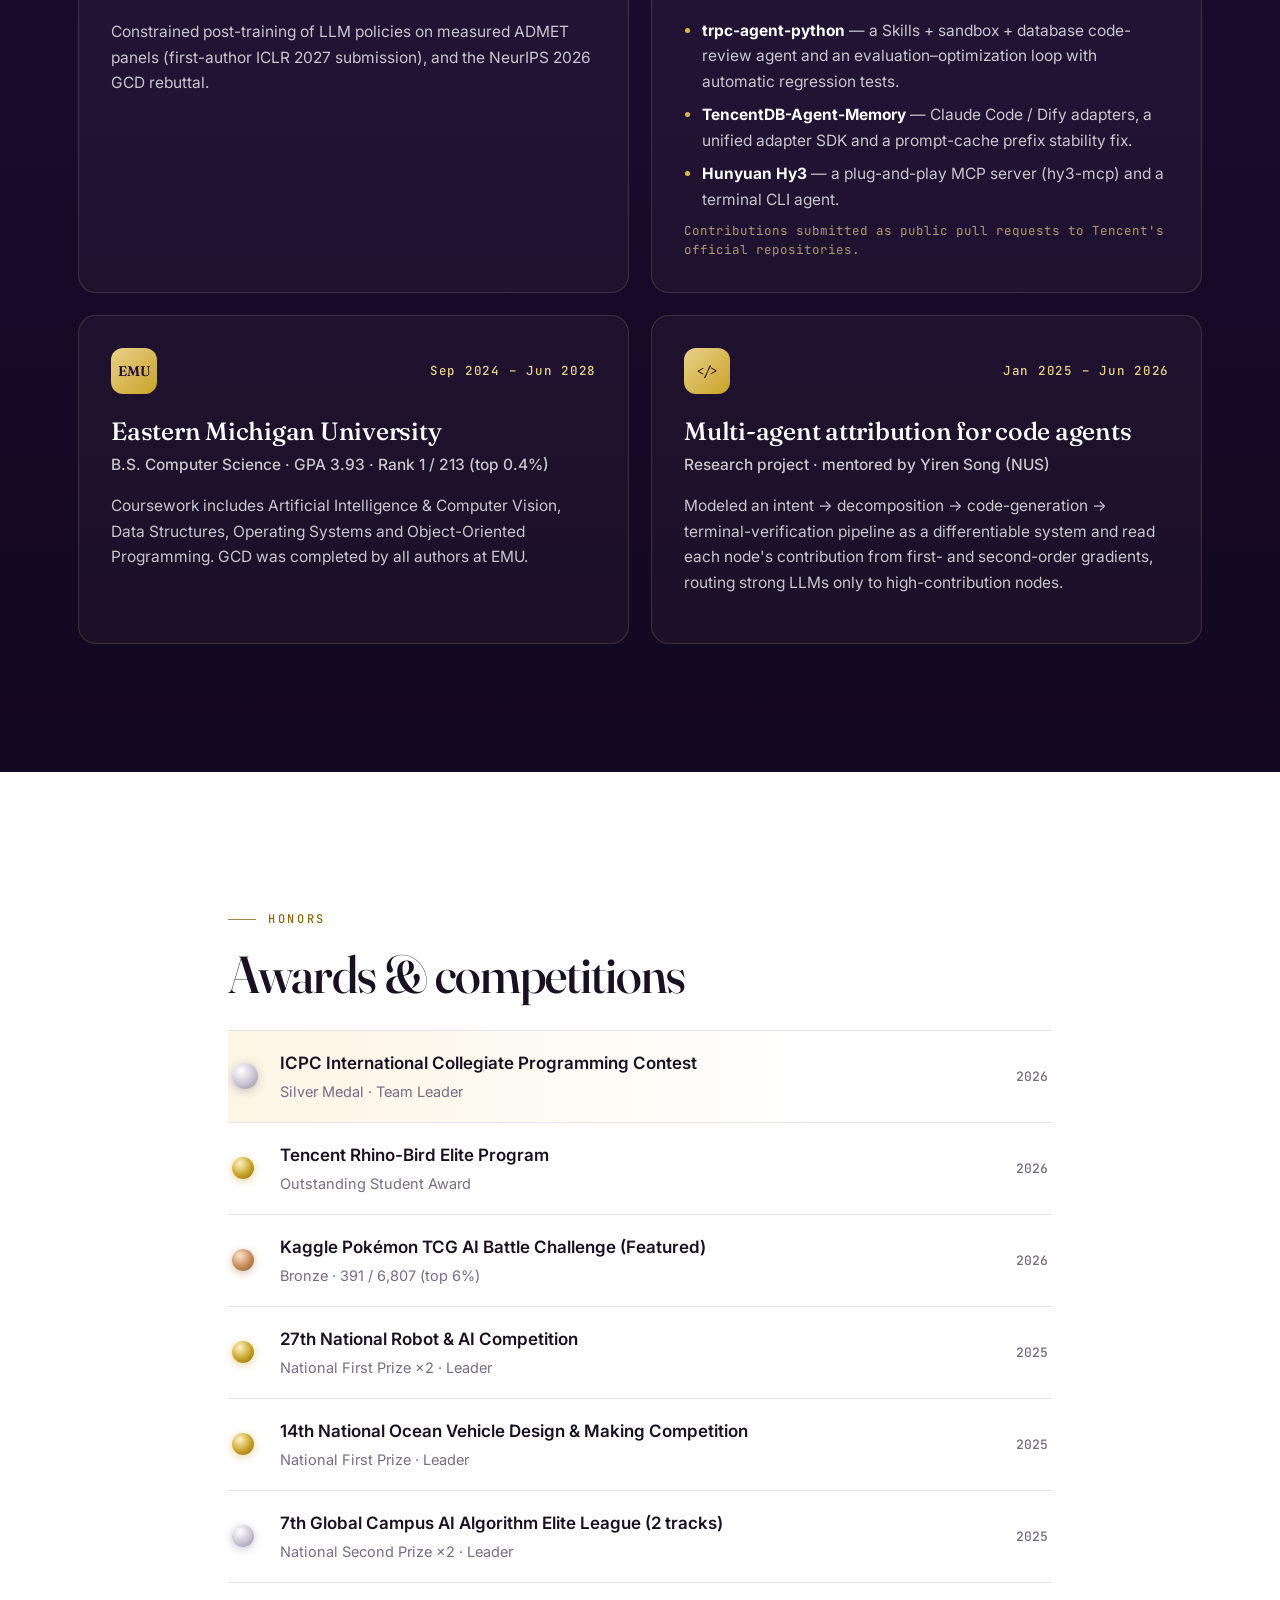
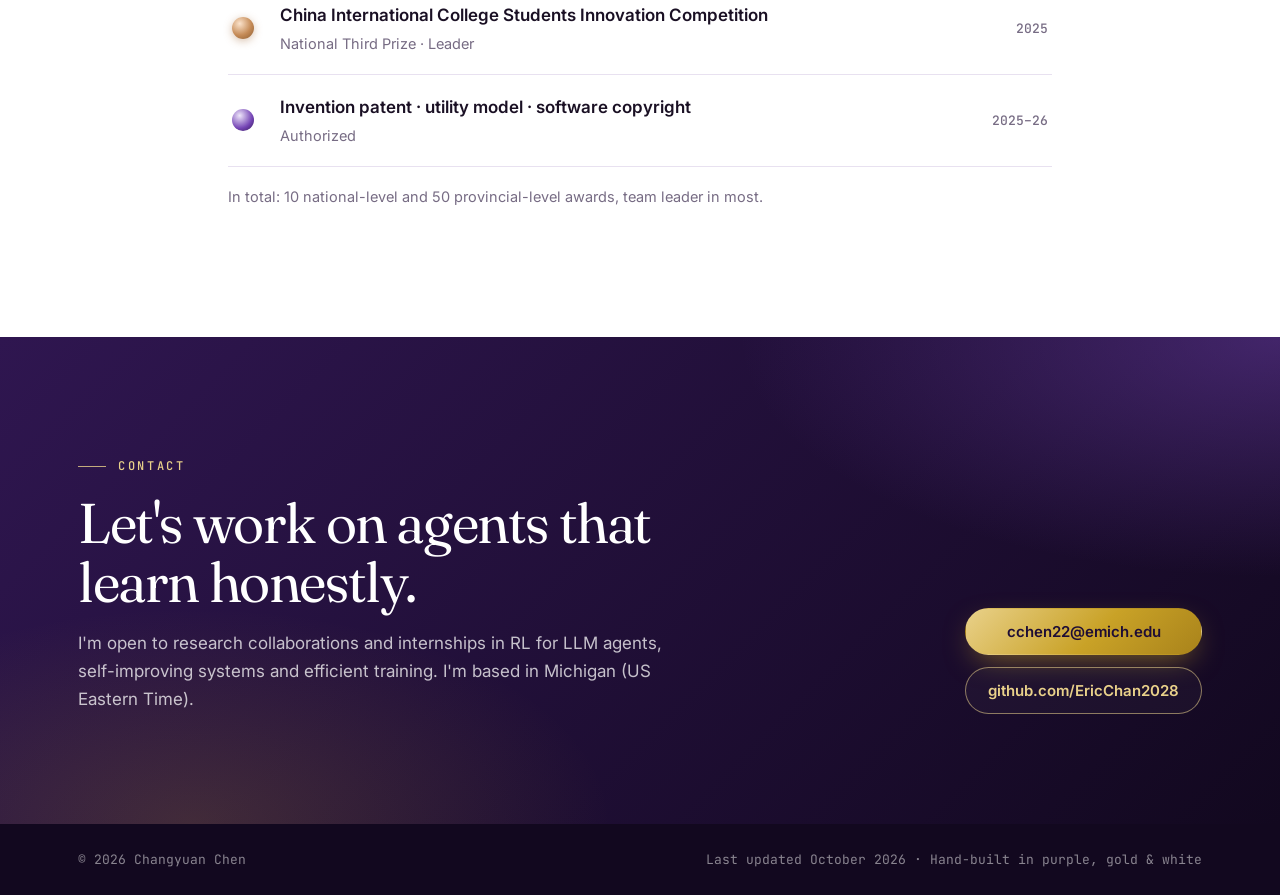
==== commit 045914ce: "Hero: quieter name (plain white serif, 64px max, no gold gradient) Co-Authored-By: Claude Opus 5.5 (" ====
--- a/index.html
+++ b/index.html
@@ -67,7 +67,7 @@
     <div class="hero__text">
       <p class="eyebrow eyebrow--light">Undergraduate Researcher · Eastern Michigan University</p>
       <h1 class="hero__name">
-        <span class="hero__en">Changyuan <em>Chen</em></span>
+        <span class="hero__en">Changyuan Chen</span>
       </h1>
       <p class="hero__lede">
         I work on <strong>reinforcement learning for language-model agents</strong> — keeping off-policy training unbiased,
--- a/assets/css/style.css
+++ b/assets/css/style.css
@@ -218,21 +218,14 @@
   width: 100%; max-width: 1320px; margin: 0 auto; padding: 130px 28px 110px;
   display: grid; grid-template-columns: minmax(0, 1.35fr) minmax(0, .65fr); gap: 56px; align-items: center;
 }
-.hero__name { margin: 4px 0 26px; font-weight: 400; }
+.hero__name { margin: 6px 0 22px; font-weight: 400; }
 .hero__en {
   display: block;
-  font: 380 clamp(54px, 8.4vw, 116px)/.95 var(--serif);
-  letter-spacing: -.035em;
-  font-variation-settings: "opsz" 144, "SOFT" 30;
-}
-.hero__en em {
-  font-style: italic; font-weight: 340;
-  background: linear-gradient(100deg, var(--gold-300), var(--gold-500) 45%, #F3E2A9 70%, var(--gold-500));
-  background-size: 200% 100%;
-  -webkit-background-clip: text; background-clip: text; color: transparent;
-  animation: sheen 9s ease-in-out infinite;
-}
-@keyframes sheen { 0%, 100% { background-position: 0% 50%; } 50% { background-position: 100% 50%; } }
+  font: 450 clamp(38px, 5vw, 64px)/1.08 var(--serif);
+  letter-spacing: -.02em;
+  font-variation-settings: "opsz" 60;
+  color: var(--white);
+}
 .hero__lede { max-width: 640px; font-size: clamp(17px, 1.45vw, 20px); line-height: 1.6; color: rgba(255, 255, 255, .84); margin: 0 0 30px; }
 .hero__lede strong { color: var(--white); font-weight: 600; }
 .hero__badges { list-style: none; padding: 0; margin: 0 0 36px; display: grid; grid-template-columns: repeat(2, max-content); justify-items: start; gap: 10px; }
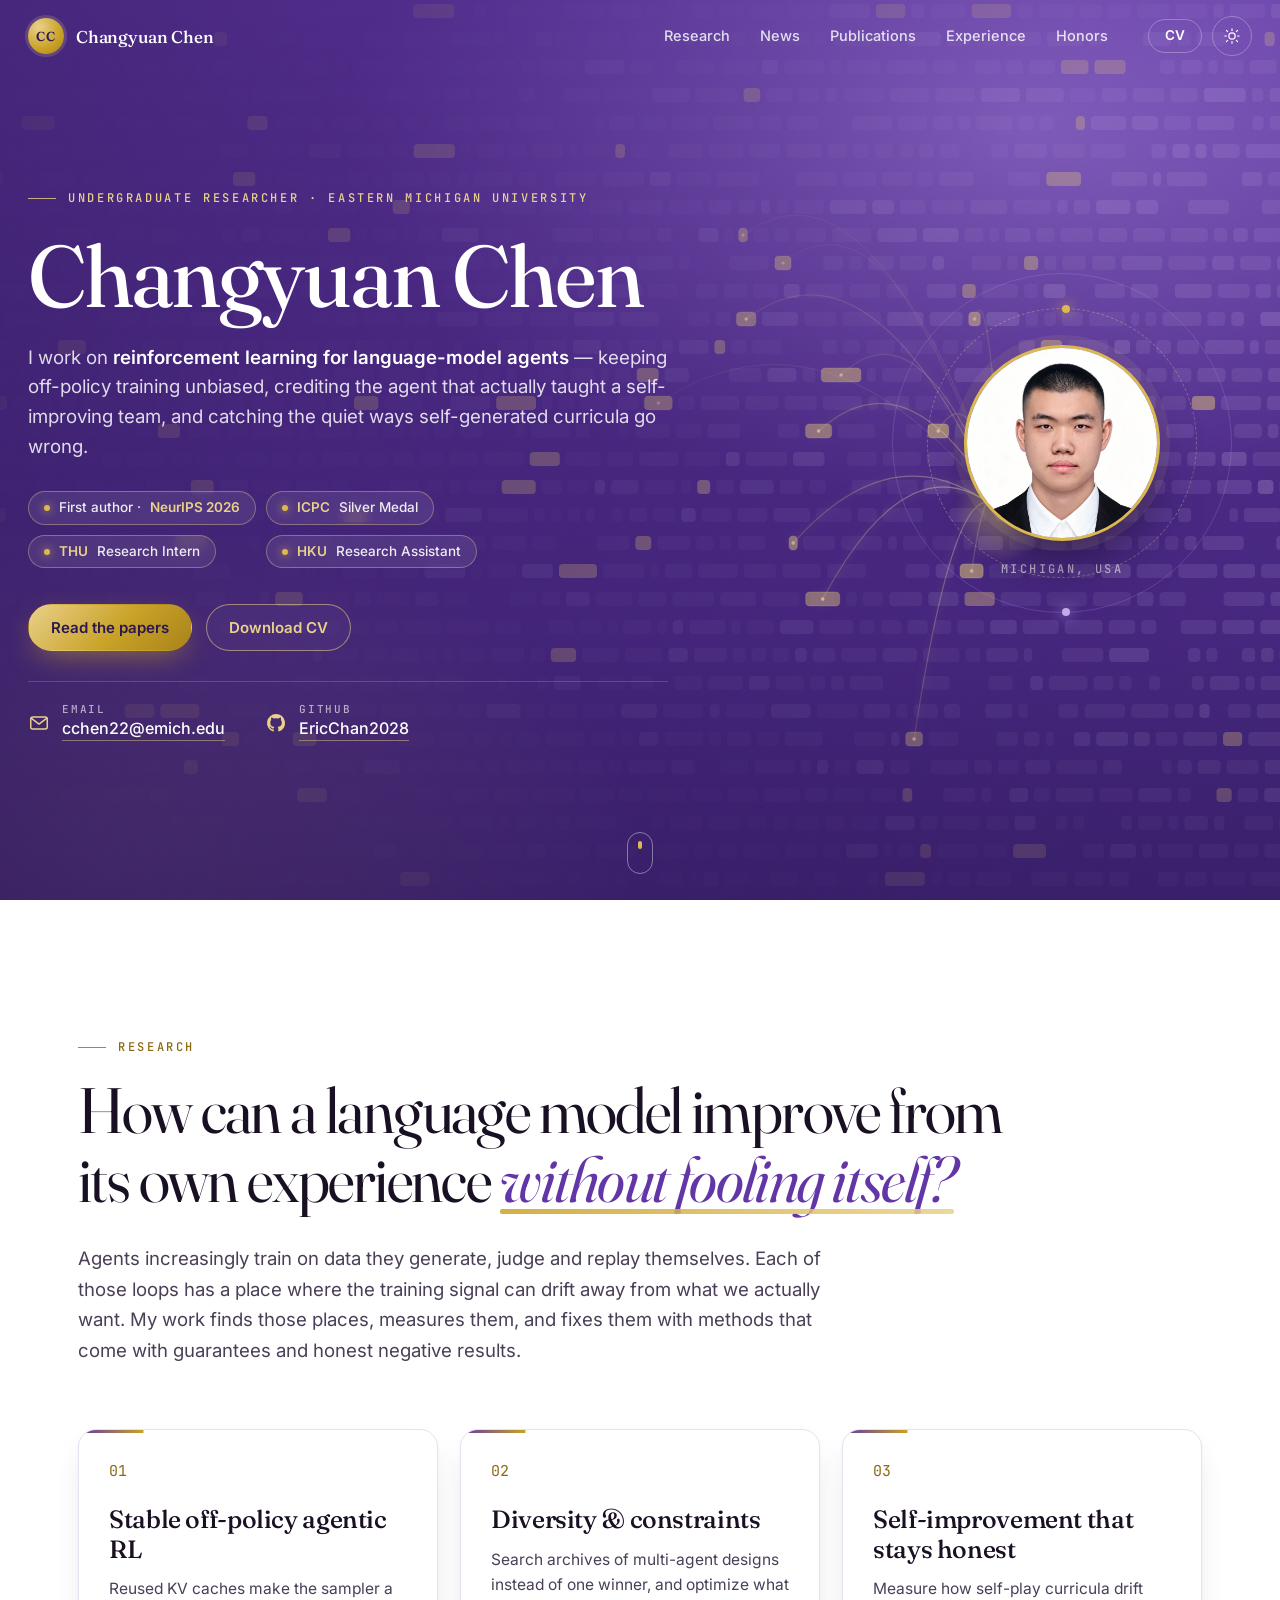
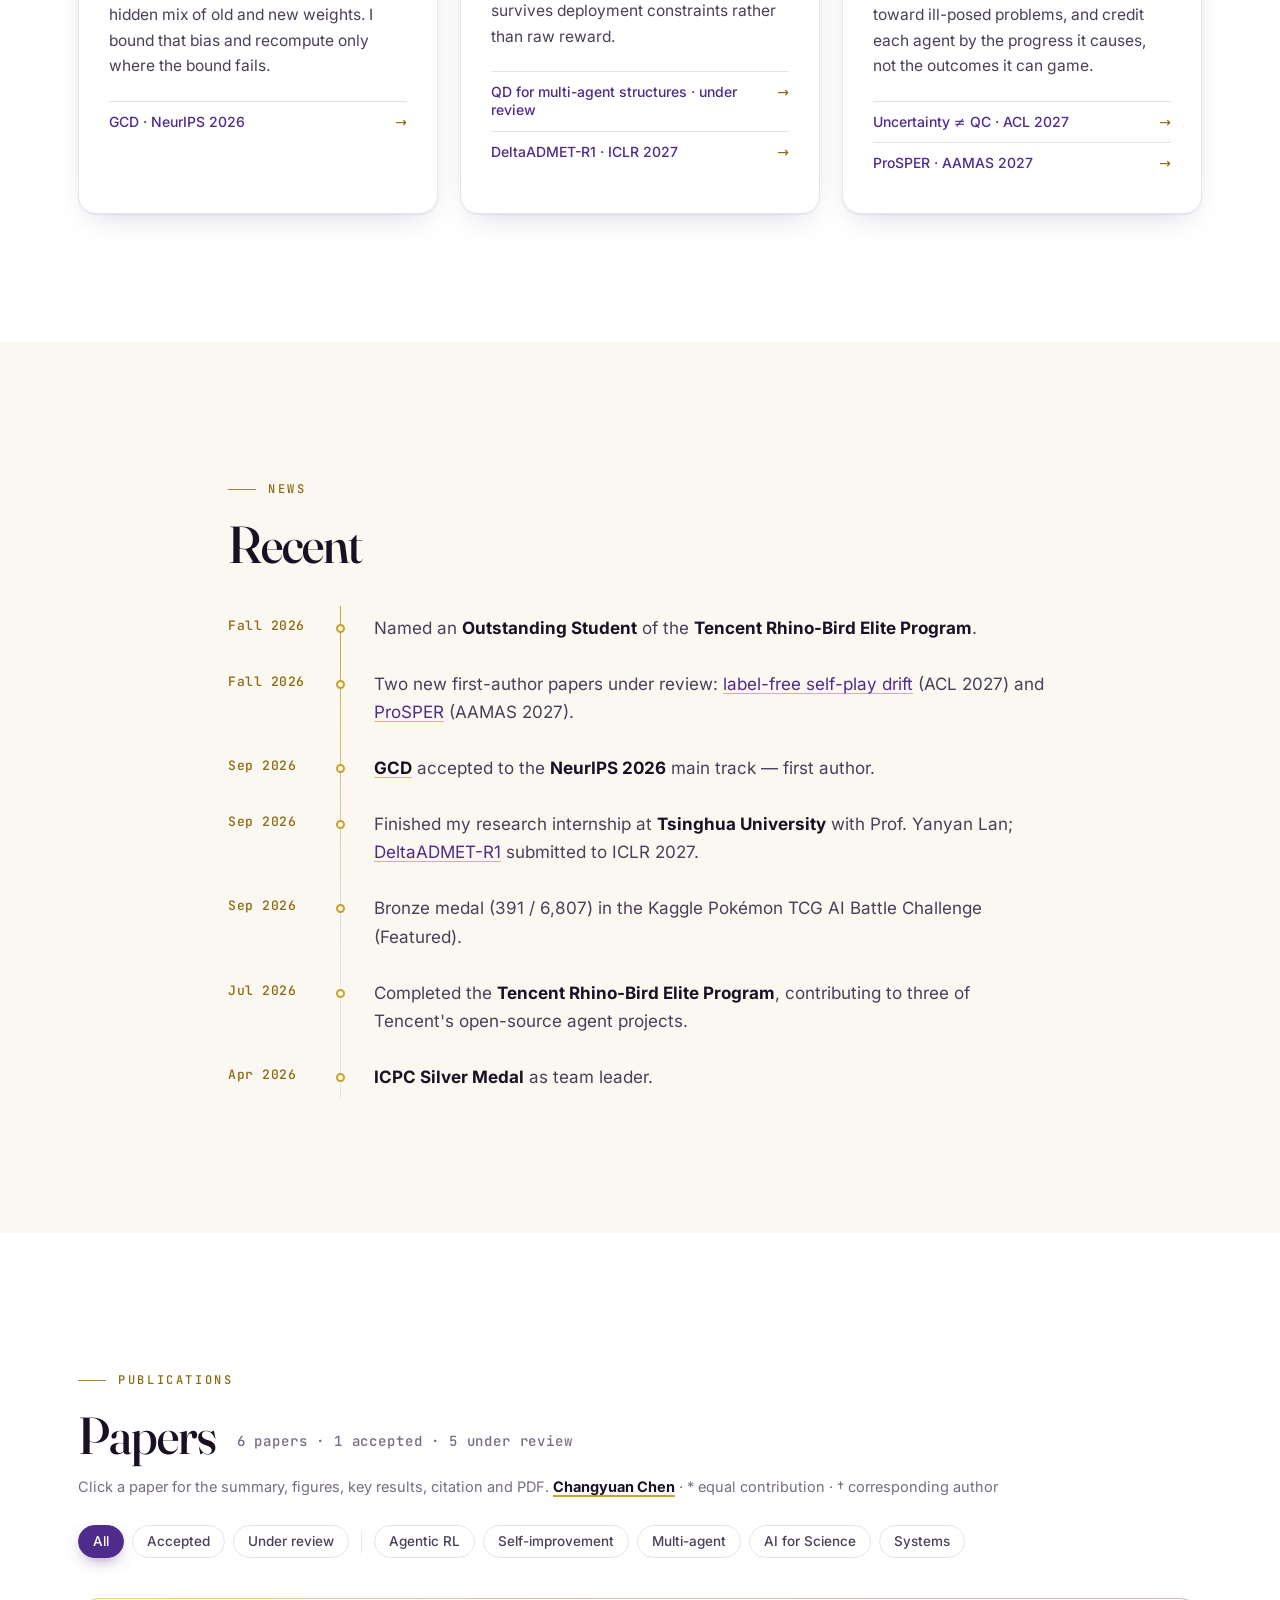
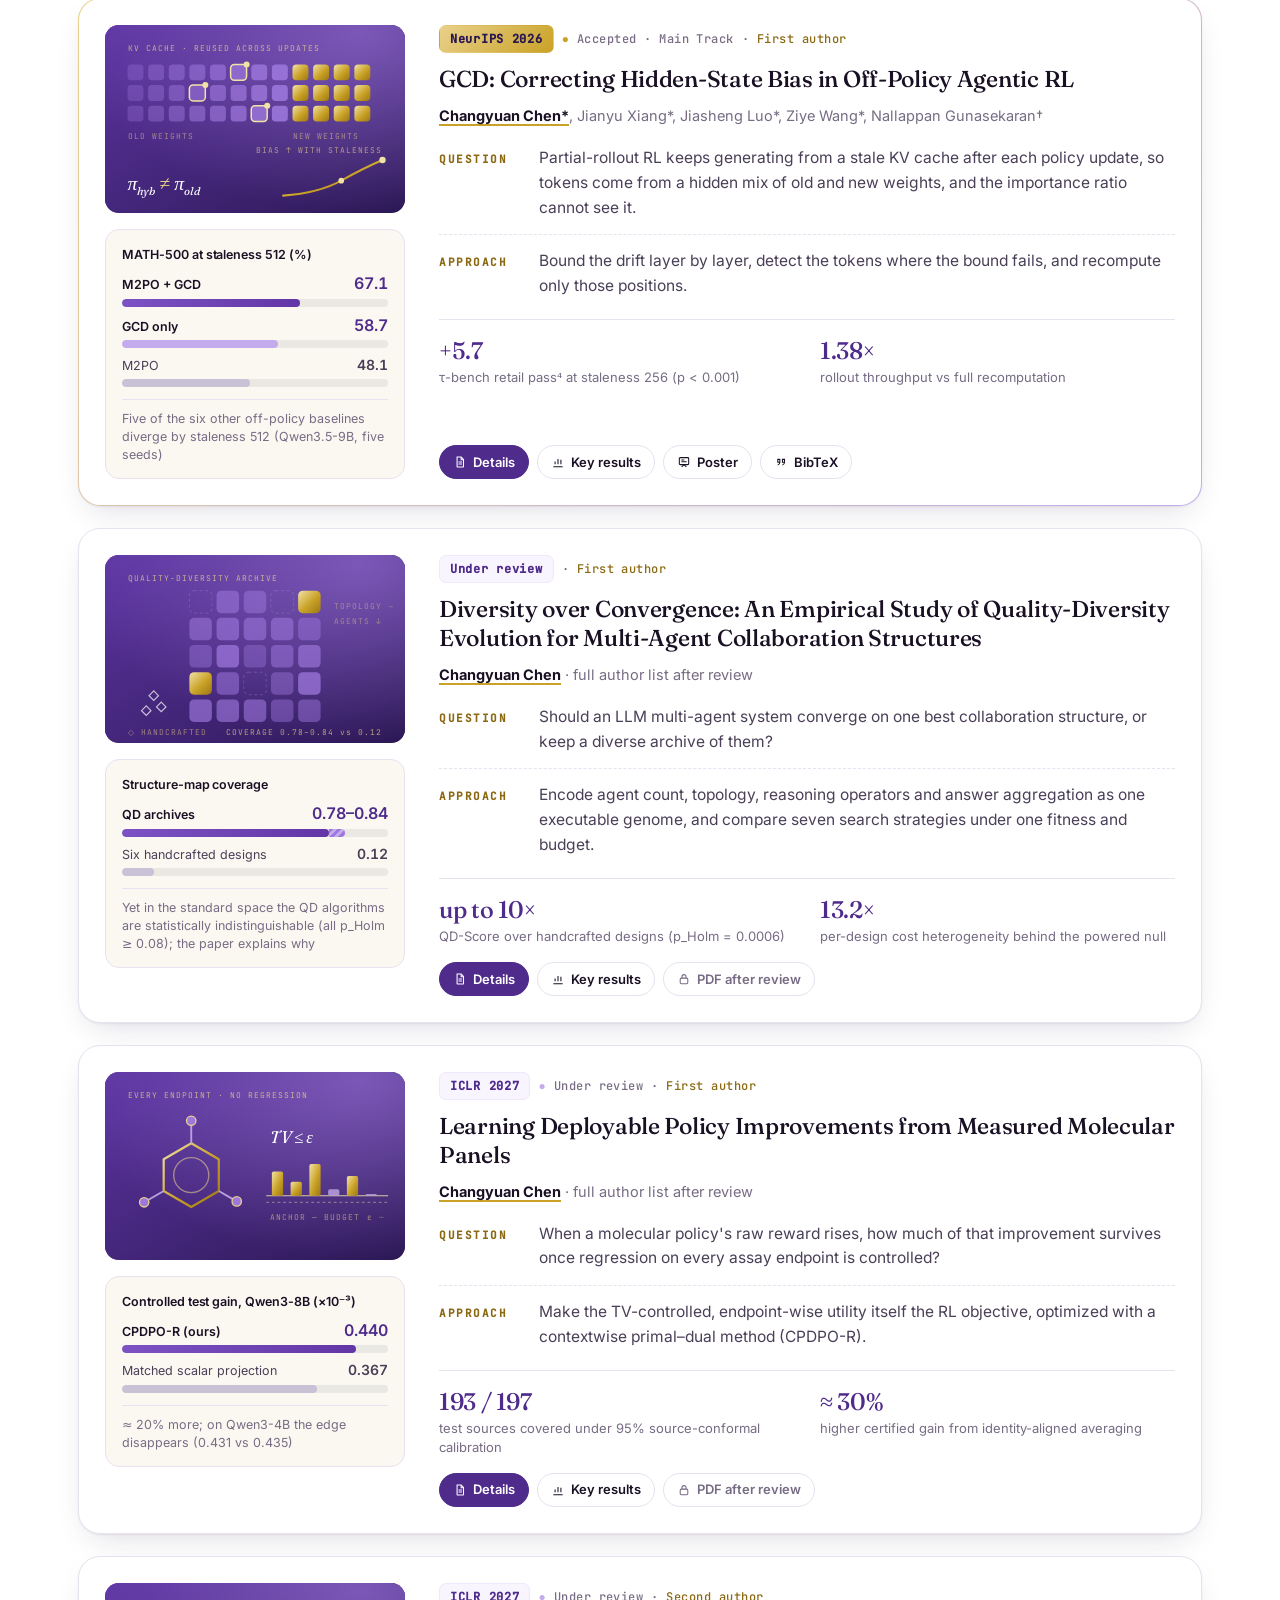
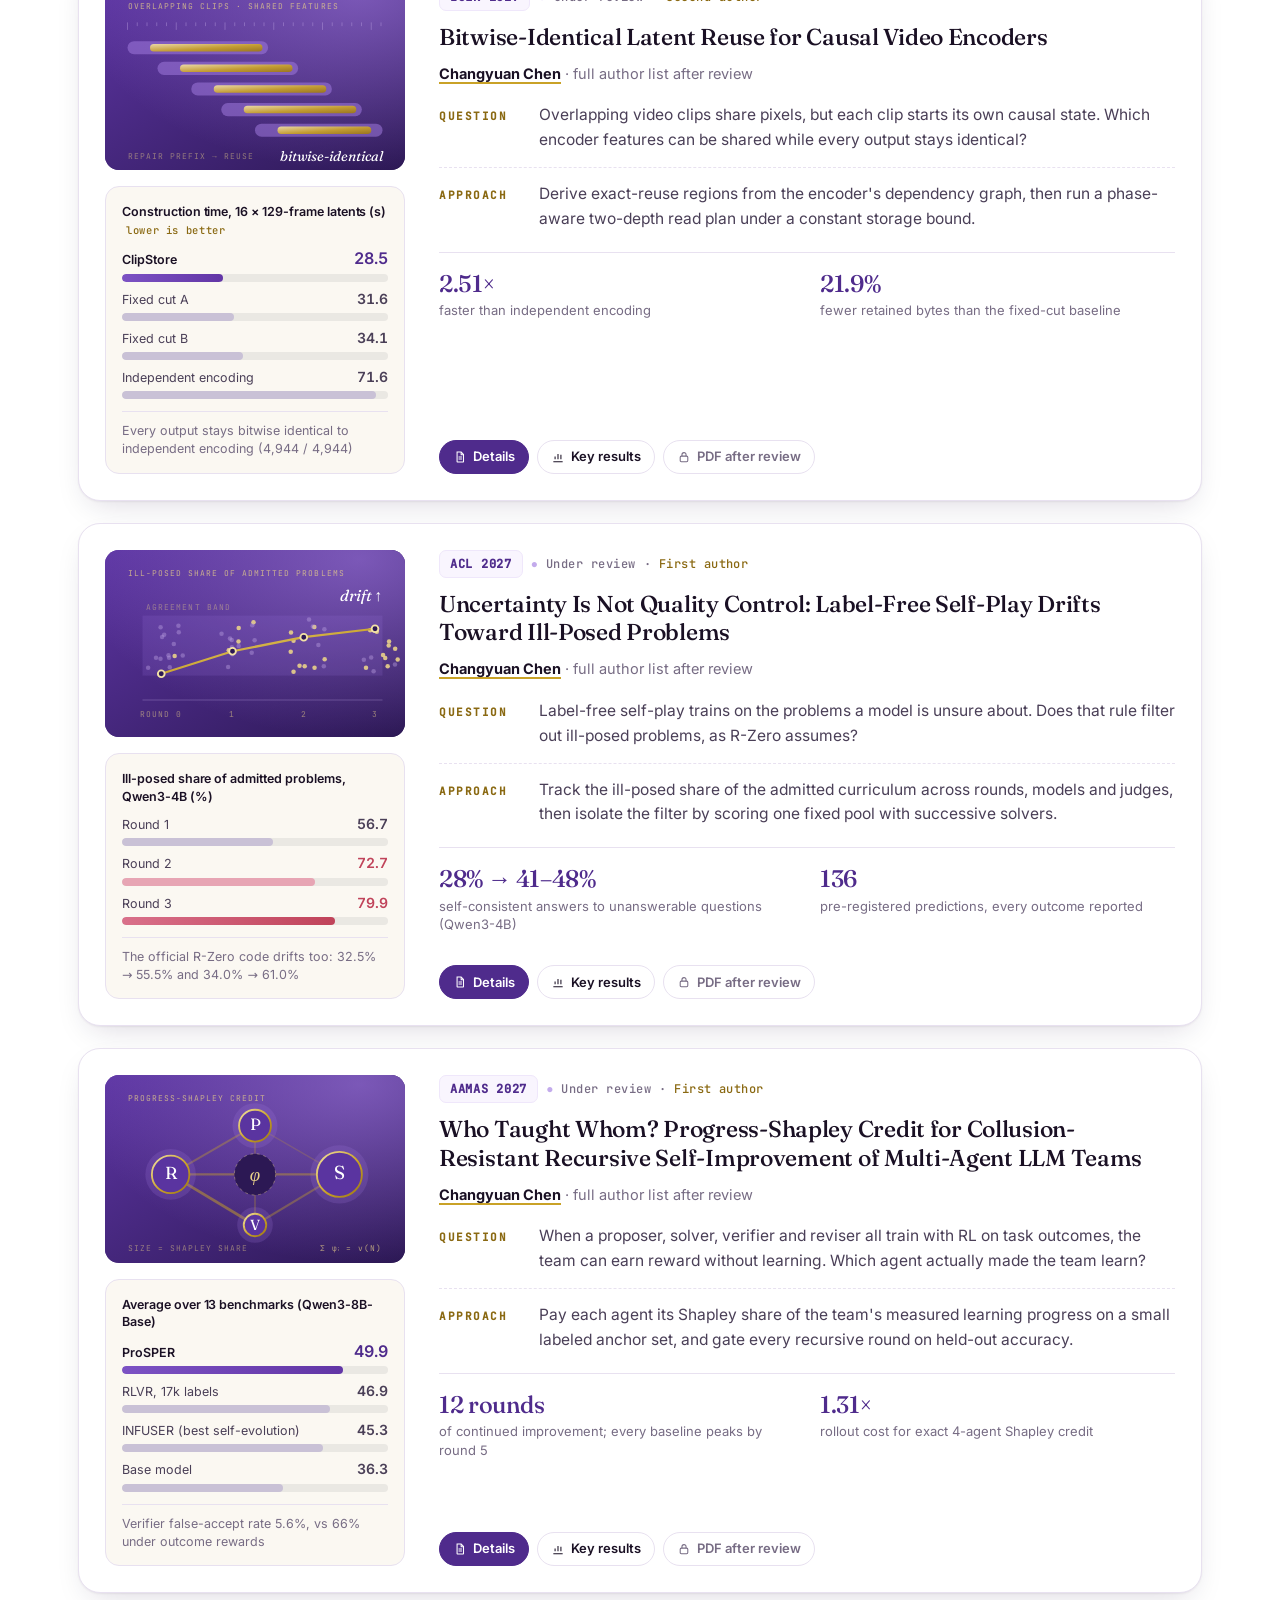
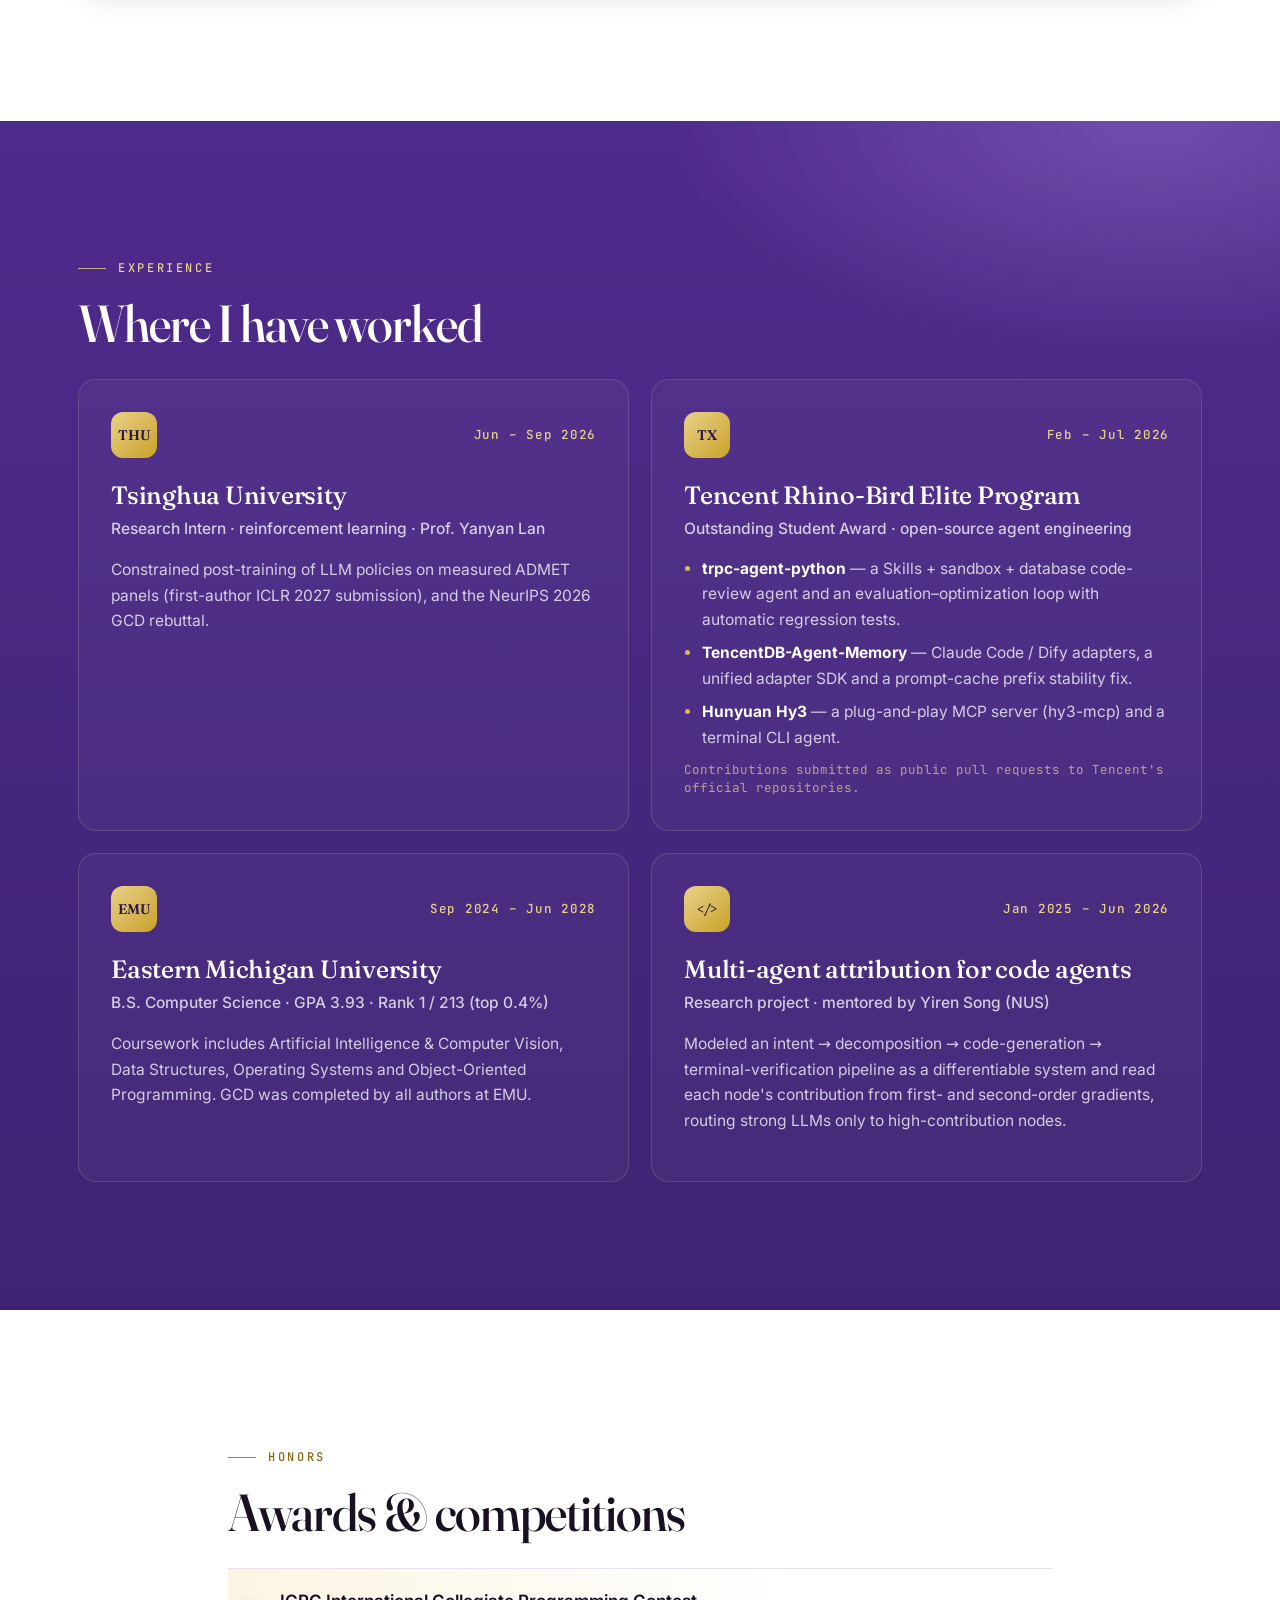
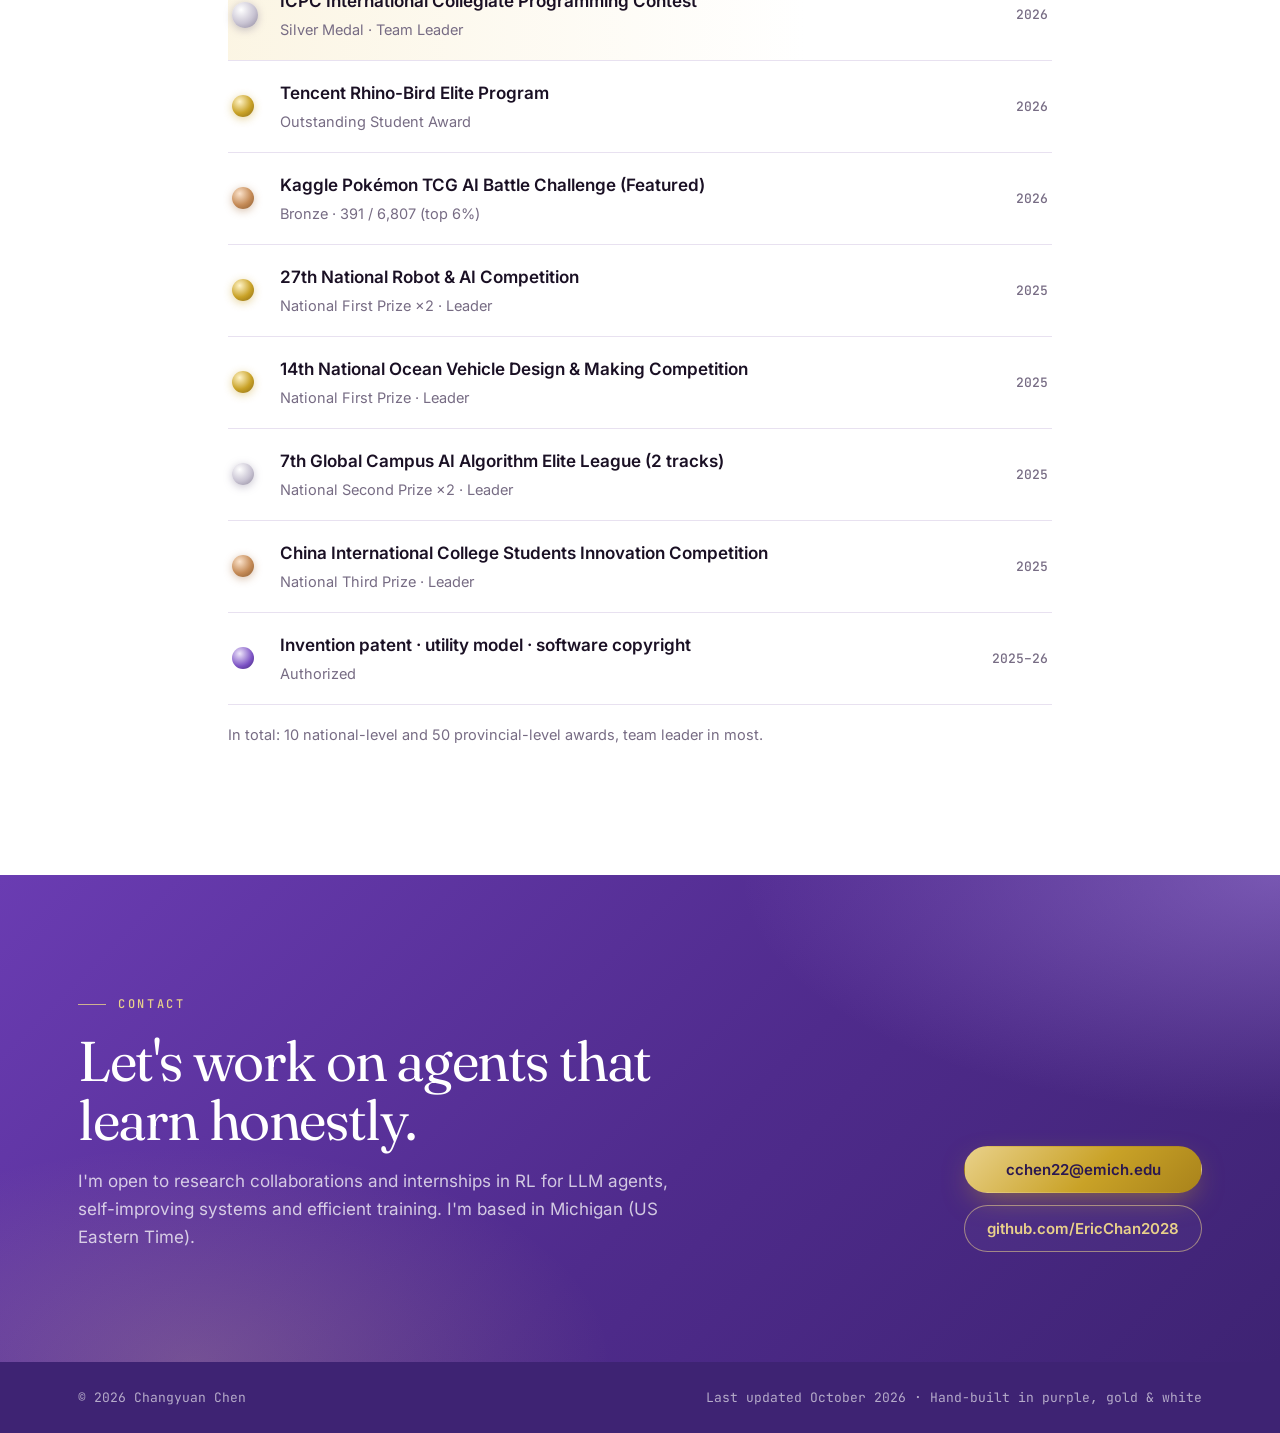
==== commit 26c9098d: "Lighter palette, bigger name, paper figures, self-hosted fonts - Self-host Fraunces, Inter and JetBr" ====
--- a/index.html
+++ b/index.html
@@ -6,7 +6,7 @@
 <title>Changyuan Chen</title>
 <meta name="description" content="Changyuan Chen — undergraduate researcher at Eastern Michigan University working on reinforcement learning for language-model agents: off-policy correction, credit assignment in self-improving multi-agent teams, and the failure modes of self-generated curricula. First author, NeurIPS 2026.">
 <meta name="author" content="Changyuan Chen">
-<meta name="theme-color" content="#22103A">
+<meta name="theme-color" content="#4F2B8C">
 <meta property="og:type" content="website">
 <meta property="og:title" content="Changyuan Chen">
 <meta property="og:description" content="Reinforcement learning for language-model agents. First author, NeurIPS 2026. ICPC Silver Medalist.">
@@ -15,9 +15,9 @@
 <meta name="twitter:card" content="summary_large_image">
 <link rel="icon" href="assets/img/favicon.svg" type="image/svg+xml">
 <link rel="apple-touch-icon" href="assets/img/apple-touch-icon.png">
-<link rel="preconnect" href="https://fonts.googleapis.com">
-<link rel="preconnect" href="https://fonts.gstatic.com" crossorigin>
-<link href="https://fonts.googleapis.com/css2?family=Fraunces:ital,opsz,wght@0,9..144,300..700;1,9..144,300..600&family=Inter:wght@400;500;600;700&family=JetBrains+Mono:wght@400;500&display=swap" rel="stylesheet">
+<link rel="preload" href="assets/fonts/inter-normal-latin.woff2" as="font" type="font/woff2" crossorigin>
+<link rel="preload" href="assets/fonts/fraunces-normal-latin.woff2" as="font" type="font/woff2" crossorigin>
+<link rel="stylesheet" href="assets/fonts/fonts.css">
 <link rel="stylesheet" href="assets/css/style.css">
 <script type="application/ld+json">
 {"@context":"https://schema.org","@type":"Person","name":"Changyuan Chen",
@@ -83,15 +83,21 @@
       <div class="hero__cta">
         <a class="btn btn--gold" href="#publications">Read the papers</a>
         <a class="btn btn--line" href="assets/cv/Changyuan_Chen_CV.pdf" target="_blank" rel="noopener">Download CV</a>
-        <div class="hero__social">
-          <a class="icon-btn icon-btn--light" href="https://github.com/EricChan2028" target="_blank" rel="noopener" aria-label="GitHub">
-            <svg viewBox="0 0 24 24" aria-hidden="true"><path d="M12 2.2a9.8 9.8 0 0 0-3.1 19.1c.5.1.7-.2.7-.5v-1.8c-2.7.6-3.3-1.2-3.3-1.2-.5-1.1-1.1-1.4-1.1-1.4-.9-.6.1-.6.1-.6 1 .1 1.5 1 1.5 1 .9 1.5 2.3 1.1 2.9.8.1-.6.3-1.1.6-1.3-2.2-.3-4.5-1.1-4.5-4.9 0-1.1.4-2 1-2.7-.1-.2-.4-1.2.1-2.6 0 0 .8-.3 2.7 1a9.2 9.2 0 0 1 4.9 0c1.9-1.3 2.7-1 2.7-1 .5 1.4.2 2.4.1 2.6.6.7 1 1.6 1 2.7 0 3.8-2.3 4.6-4.5 4.9.4.3.7.9.7 1.8v2.7c0 .3.2.6.7.5A9.8 9.8 0 0 0 12 2.2z"/></svg>
+      </div>
+      <ul class="hero__contact" aria-label="Contact">
+        <li>
+          <a href="mailto:cchen22@emich.edu">
+            <svg viewBox="0 0 24 24" aria-hidden="true"><rect x="3" y="5.5" width="18" height="13" rx="2.2"/><path d="m3.8 7 8.2 6.2L20.2 7"/></svg>
+            <span class="hero__contact-label">Email</span><span>cchen22@emich.edu</span>
           </a>
-          <a class="icon-btn icon-btn--light" href="mailto:cchen22@emich.edu" aria-label="Email">
-            <svg viewBox="0 0 24 24" aria-hidden="true"><rect x="3" y="5.5" width="18" height="13" rx="2.2"/><path d="m3.8 7 8.2 6.2L20.2 7"/></svg>
+        </li>
+        <li>
+          <a href="https://github.com/EricChan2028" target="_blank" rel="noopener">
+            <svg class="is-solid" viewBox="0 0 24 24" aria-hidden="true"><path d="M12 2.2a9.8 9.8 0 0 0-3.1 19.1c.5.1.7-.2.7-.5v-1.8c-2.7.6-3.3-1.2-3.3-1.2-.5-1.1-1.1-1.4-1.1-1.4-.9-.6.1-.6.1-.6 1 .1 1.5 1 1.5 1 .9 1.5 2.3 1.1 2.9.8.1-.6.3-1.1.6-1.3-2.2-.3-4.5-1.1-4.5-4.9 0-1.1.4-2 1-2.7-.1-.2-.4-1.2.1-2.6 0 0 .8-.3 2.7 1a9.2 9.2 0 0 1 4.9 0c1.9-1.3 2.7-1 2.7-1 .5 1.4.2 2.4.1 2.6.6.7 1 1.6 1 2.7 0 3.8-2.3 4.6-4.5 4.9.4.3.7.9.7 1.8v2.7c0 .3.2.6.7.5A9.8 9.8 0 0 0 12 2.2z"/></svg>
+            <span class="hero__contact-label">GitHub</span><span>EricChan2028</span>
           </a>
-        </div>
-      </div>
+        </li>
+      </ul>
     </div>
     <figure class="hero__portrait">
       <div class="orbit" aria-hidden="true"><span></span><span></span></div>
@@ -160,7 +166,7 @@
         <div>
           <p class="eyebrow">Publications</p>
           <h2 class="h2 reveal">Papers <small id="pubCount"></small></h2>
-          <p class="pubs__legend">Click a paper for the summary, key results, citation and PDF. <span class="me-key">Changyuan Chen</span> · * equal contribution · † corresponding author</p>
+          <p class="pubs__legend">Click a paper for the summary, figures, key results, citation and PDF. <span class="me-key">Changyuan Chen</span> · * equal contribution · † corresponding author</p>
         </div>
         <div class="filters" role="group" aria-label="Filter papers">
           <button class="chip is-on" data-f="all" type="button">All</button>
@@ -264,6 +270,14 @@
   </div>
 </dialog>
 
+<dialog class="lightbox" id="lightbox" aria-label="Enlarged figure">
+  <button class="lightbox__close" type="button" data-lb-close aria-label="Close figure">×</button>
+  <figure class="lightbox__fig">
+    <img id="lightboxImg" alt="">
+    <figcaption id="lightboxCap"></figcaption>
+  </figure>
+</dialog>
+
 <script src="assets/js/papers.js"></script>
 <script src="assets/js/main.js"></script>
 </body>
--- a/assets/fonts/fonts.css
+++ b/assets/fonts/fonts.css
@@ -0,0 +1,201 @@
+/* Self-hosted copies of Fraunces, Inter and JetBrains Mono (SIL Open Font License 1.1),
+   downloaded from Google Fonts so the site loads without third-party requests
+   (fonts.googleapis.com is unreachable from mainland China). */
+/* Fraunces italic - latin-ext */
+@font-face {
+  font-family: 'Fraunces';
+  font-style: italic;
+  font-weight: 300 600;
+  font-display: swap;
+  src: url(fraunces-italic-latin-ext.woff2) format('woff2');
+  unicode-range: U+0100-02BA, U+02BD-02C5, U+02C7-02CC, U+02CE-02D7, U+02DD-02FF, U+0304, U+0308, U+0329, U+1D00-1DBF, U+1E00-1E9F, U+1EF2-1EFF, U+2020, U+20A0-20AB, U+20AD-20C4, U+2113, U+2C60-2C7F, U+A720-A7FF;
+}
+/* Fraunces italic - latin */
+@font-face {
+  font-family: 'Fraunces';
+  font-style: italic;
+  font-weight: 300 600;
+  font-display: swap;
+  src: url(fraunces-italic-latin.woff2) format('woff2');
+  unicode-range: U+0000-00FF, U+0131, U+0152-0153, U+02BB-02BC, U+02C6, U+02DA, U+02DC, U+0304, U+0308, U+0329, U+2000-206F, U+20AC, U+2122, U+2191, U+2193, U+2212, U+2215, U+FEFF, U+FFFD;
+}
+/* Fraunces normal - latin-ext */
+@font-face {
+  font-family: 'Fraunces';
+  font-style: normal;
+  font-weight: 300 700;
+  font-display: swap;
+  src: url(fraunces-normal-latin-ext.woff2) format('woff2');
+  unicode-range: U+0100-02BA, U+02BD-02C5, U+02C7-02CC, U+02CE-02D7, U+02DD-02FF, U+0304, U+0308, U+0329, U+1D00-1DBF, U+1E00-1E9F, U+1EF2-1EFF, U+2020, U+20A0-20AB, U+20AD-20C4, U+2113, U+2C60-2C7F, U+A720-A7FF;
+}
+/* Fraunces normal - latin */
+@font-face {
+  font-family: 'Fraunces';
+  font-style: normal;
+  font-weight: 300 700;
+  font-display: swap;
+  src: url(fraunces-normal-latin.woff2) format('woff2');
+  unicode-range: U+0000-00FF, U+0131, U+0152-0153, U+02BB-02BC, U+02C6, U+02DA, U+02DC, U+0304, U+0308, U+0329, U+2000-206F, U+20AC, U+2122, U+2191, U+2193, U+2212, U+2215, U+FEFF, U+FFFD;
+}
+/* Inter normal - greek */
+@font-face {
+  font-family: 'Inter';
+  font-style: normal;
+  font-weight: 400;
+  font-display: swap;
+  src: url(inter-normal-greek.woff2) format('woff2');
+  unicode-range: U+0370-0377, U+037A-037F, U+0384-038A, U+038C, U+038E-03A1, U+03A3-03FF;
+}
+/* Inter normal - latin-ext */
+@font-face {
+  font-family: 'Inter';
+  font-style: normal;
+  font-weight: 400;
+  font-display: swap;
+  src: url(inter-normal-latin-ext.woff2) format('woff2');
+  unicode-range: U+0100-02BA, U+02BD-02C5, U+02C7-02CC, U+02CE-02D7, U+02DD-02FF, U+0304, U+0308, U+0329, U+1D00-1DBF, U+1E00-1E9F, U+1EF2-1EFF, U+2020, U+20A0-20AB, U+20AD-20C4, U+2113, U+2C60-2C7F, U+A720-A7FF;
+}
+/* Inter normal - latin */
+@font-face {
+  font-family: 'Inter';
+  font-style: normal;
+  font-weight: 400;
+  font-display: swap;
+  src: url(inter-normal-latin.woff2) format('woff2');
+  unicode-range: U+0000-00FF, U+0131, U+0152-0153, U+02BB-02BC, U+02C6, U+02DA, U+02DC, U+0304, U+0308, U+0329, U+2000-206F, U+20AC, U+2122, U+2191, U+2193, U+2212, U+2215, U+FEFF, U+FFFD;
+}
+/* Inter normal - greek */
+@font-face {
+  font-family: 'Inter';
+  font-style: normal;
+  font-weight: 500;
+  font-display: swap;
+  src: url(inter-normal-greek.woff2) format('woff2');
+  unicode-range: U+0370-0377, U+037A-037F, U+0384-038A, U+038C, U+038E-03A1, U+03A3-03FF;
+}
+/* Inter normal - latin-ext */
+@font-face {
+  font-family: 'Inter';
+  font-style: normal;
+  font-weight: 500;
+  font-display: swap;
+  src: url(inter-normal-latin-ext.woff2) format('woff2');
+  unicode-range: U+0100-02BA, U+02BD-02C5, U+02C7-02CC, U+02CE-02D7, U+02DD-02FF, U+0304, U+0308, U+0329, U+1D00-1DBF, U+1E00-1E9F, U+1EF2-1EFF, U+2020, U+20A0-20AB, U+20AD-20C4, U+2113, U+2C60-2C7F, U+A720-A7FF;
+}
+/* Inter normal - latin */
+@font-face {
+  font-family: 'Inter';
+  font-style: normal;
+  font-weight: 500;
+  font-display: swap;
+  src: url(inter-normal-latin.woff2) format('woff2');
+  unicode-range: U+0000-00FF, U+0131, U+0152-0153, U+02BB-02BC, U+02C6, U+02DA, U+02DC, U+0304, U+0308, U+0329, U+2000-206F, U+20AC, U+2122, U+2191, U+2193, U+2212, U+2215, U+FEFF, U+FFFD;
+}
+/* Inter normal - greek */
+@font-face {
+  font-family: 'Inter';
+  font-style: normal;
+  font-weight: 600;
+  font-display: swap;
+  src: url(inter-normal-greek.woff2) format('woff2');
+  unicode-range: U+0370-0377, U+037A-037F, U+0384-038A, U+038C, U+038E-03A1, U+03A3-03FF;
+}
+/* Inter normal - latin-ext */
+@font-face {
+  font-family: 'Inter';
+  font-style: normal;
+  font-weight: 600;
+  font-display: swap;
+  src: url(inter-normal-latin-ext.woff2) format('woff2');
+  unicode-range: U+0100-02BA, U+02BD-02C5, U+02C7-02CC, U+02CE-02D7, U+02DD-02FF, U+0304, U+0308, U+0329, U+1D00-1DBF, U+1E00-1E9F, U+1EF2-1EFF, U+2020, U+20A0-20AB, U+20AD-20C4, U+2113, U+2C60-2C7F, U+A720-A7FF;
+}
+/* Inter normal - latin */
+@font-face {
+  font-family: 'Inter';
+  font-style: normal;
+  font-weight: 600;
+  font-display: swap;
+  src: url(inter-normal-latin.woff2) format('woff2');
+  unicode-range: U+0000-00FF, U+0131, U+0152-0153, U+02BB-02BC, U+02C6, U+02DA, U+02DC, U+0304, U+0308, U+0329, U+2000-206F, U+20AC, U+2122, U+2191, U+2193, U+2212, U+2215, U+FEFF, U+FFFD;
+}
+/* Inter normal - greek */
+@font-face {
+  font-family: 'Inter';
+  font-style: normal;
+  font-weight: 700;
+  font-display: swap;
+  src: url(inter-normal-greek.woff2) format('woff2');
+  unicode-range: U+0370-0377, U+037A-037F, U+0384-038A, U+038C, U+038E-03A1, U+03A3-03FF;
+}
+/* Inter normal - latin-ext */
+@font-face {
+  font-family: 'Inter';
+  font-style: normal;
+  font-weight: 700;
+  font-display: swap;
+  src: url(inter-normal-latin-ext.woff2) format('woff2');
+  unicode-range: U+0100-02BA, U+02BD-02C5, U+02C7-02CC, U+02CE-02D7, U+02DD-02FF, U+0304, U+0308, U+0329, U+1D00-1DBF, U+1E00-1E9F, U+1EF2-1EFF, U+2020, U+20A0-20AB, U+20AD-20C4, U+2113, U+2C60-2C7F, U+A720-A7FF;
+}
+/* Inter normal - latin */
+@font-face {
+  font-family: 'Inter';
+  font-style: normal;
+  font-weight: 700;
+  font-display: swap;
+  src: url(inter-normal-latin.woff2) format('woff2');
+  unicode-range: U+0000-00FF, U+0131, U+0152-0153, U+02BB-02BC, U+02C6, U+02DA, U+02DC, U+0304, U+0308, U+0329, U+2000-206F, U+20AC, U+2122, U+2191, U+2193, U+2212, U+2215, U+FEFF, U+FFFD;
+}
+/* JetBrains Mono normal - greek */
+@font-face {
+  font-family: 'JetBrains Mono';
+  font-style: normal;
+  font-weight: 400;
+  font-display: swap;
+  src: url(jetbrains-mono-normal-greek.woff2) format('woff2');
+  unicode-range: U+0370-0377, U+037A-037F, U+0384-038A, U+038C, U+038E-03A1, U+03A3-03FF;
+}
+/* JetBrains Mono normal - latin-ext */
+@font-face {
+  font-family: 'JetBrains Mono';
+  font-style: normal;
+  font-weight: 400;
+  font-display: swap;
+  src: url(jetbrains-mono-normal-latin-ext.woff2) format('woff2');
+  unicode-range: U+0100-02BA, U+02BD-02C5, U+02C7-02CC, U+02CE-02D7, U+02DD-02FF, U+0304, U+0308, U+0329, U+1D00-1DBF, U+1E00-1E9F, U+1EF2-1EFF, U+2020, U+20A0-20AB, U+20AD-20C4, U+2113, U+2C60-2C7F, U+A720-A7FF;
+}
+/* JetBrains Mono normal - latin */
+@font-face {
+  font-family: 'JetBrains Mono';
+  font-style: normal;
+  font-weight: 400;
+  font-display: swap;
+  src: url(jetbrains-mono-normal-latin.woff2) format('woff2');
+  unicode-range: U+0000-00FF, U+0131, U+0152-0153, U+02BB-02BC, U+02C6, U+02DA, U+02DC, U+0304, U+0308, U+0329, U+2000-206F, U+20AC, U+2122, U+2191, U+2193, U+2212, U+2215, U+FEFF, U+FFFD;
+}
+/* JetBrains Mono normal - greek */
+@font-face {
+  font-family: 'JetBrains Mono';
+  font-style: normal;
+  font-weight: 500;
+  font-display: swap;
+  src: url(jetbrains-mono-normal-greek.woff2) format('woff2');
+  unicode-range: U+0370-0377, U+037A-037F, U+0384-038A, U+038C, U+038E-03A1, U+03A3-03FF;
+}
+/* JetBrains Mono normal - latin-ext */
+@font-face {
+  font-family: 'JetBrains Mono';
+  font-style: normal;
+  font-weight: 500;
+  font-display: swap;
+  src: url(jetbrains-mono-normal-latin-ext.woff2) format('woff2');
+  unicode-range: U+0100-02BA, U+02BD-02C5, U+02C7-02CC, U+02CE-02D7, U+02DD-02FF, U+0304, U+0308, U+0329, U+1D00-1DBF, U+1E00-1E9F, U+1EF2-1EFF, U+2020, U+20A0-20AB, U+20AD-20C4, U+2113, U+2C60-2C7F, U+A720-A7FF;
+}
+/* JetBrains Mono normal - latin */
+@font-face {
+  font-family: 'JetBrains Mono';
+  font-style: normal;
+  font-weight: 500;
+  font-display: swap;
+  src: url(jetbrains-mono-normal-latin.woff2) format('woff2');
+  unicode-range: U+0000-00FF, U+0131, U+0152-0153, U+02BB-02BC, U+02C6, U+02DA, U+02DC, U+0304, U+0308, U+0329, U+2000-206F, U+20AC, U+2122, U+2191, U+2193, U+2212, U+2215, U+FEFF, U+FFFD;
+}
--- a/assets/css/style.css
+++ b/assets/css/style.css
@@ -4,16 +4,18 @@
    ========================================================================= */
 
 :root {
-  --purple-950: #12081F;
-  --purple-900: #1E0D35;
-  --purple-850: #26113F;
-  --purple-800: #2F1650;
-  --purple-700: #43206F;
-  --purple-600: #5B2D91;
-  --purple-500: #7444B5;
-  --purple-300: #B9A0E0;
-  --purple-100: #EEE6FA;
-  --purple-50:  #F8F4FD;
+  --purple-950: #1B1030;
+  --purple-900: #2A1750;
+  --purple-850: #341D62;
+  --purple-800: #3E2373;
+  --purple-700: #4F2B8C;
+  --purple-600: #6236A6;
+  --purple-500: #7C52C4;
+  --purple-400: #9E78DD;
+  --purple-300: #C3ABEC;
+  --purple-100: #EFE7FB;
+  --purple-50:  #F9F5FE;
+  --rose-600: #C0435A;
 
   --gold-700: #8A6912;   /* gold text on white (contrast ≥ 4.5:1) */
   --gold-600: #A9831B;
@@ -50,12 +52,12 @@
 
 [data-theme="dark"] {
   --bg: var(--purple-950);
-  --bg-alt: #170B29;
-  --surface: #1C0E31;
+  --bg-alt: #22163A;
+  --surface: #251840;
   --ink: #F4EEFB;
-  --ink-2: #CFC3DE;
-  --ink-3: #A595B9;
-  --line: #34204F;
+  --ink-2: #D2C7E0;
+  --ink-3: #A99BBD;
+  --line: #3B2A5A;
   --accent: var(--purple-300);
   --accent-ink: #D7C6F2;
   --gold-ink: var(--gold-400);
@@ -196,9 +198,9 @@
   position: relative; isolation: isolate; overflow: hidden;
   min-height: max(680px, 100svh);
   background:
-    radial-gradient(1200px 600px at 78% 20%, rgba(116, 68, 181, .55), transparent 60%),
-    radial-gradient(900px 600px at 10% 90%, rgba(201, 162, 39, .16), transparent 60%),
-    linear-gradient(160deg, var(--purple-800), var(--purple-900) 45%, var(--purple-950));
+    radial-gradient(1100px 620px at 80% 14%, rgba(192, 158, 250, .45), transparent 62%),
+    radial-gradient(900px 600px at 8% 96%, rgba(233, 209, 138, .2), transparent 60%),
+    linear-gradient(160deg, #6A3CB2, var(--purple-700) 50%, var(--purple-800));
   color: var(--white);
   display: flex; align-items: center;
 }
@@ -211,8 +213,8 @@
 .hero__veil {
   position: absolute; inset: 0; z-index: -1; pointer-events: none;
   background:
-    linear-gradient(90deg, rgba(18, 8, 31, .82) 0%, rgba(18, 8, 31, .45) 46%, rgba(18, 8, 31, .05) 100%),
-    linear-gradient(0deg, rgba(18, 8, 31, .55), transparent 30%);
+    linear-gradient(90deg, rgba(46, 24, 88, .62) 0%, rgba(46, 24, 88, .3) 48%, rgba(46, 24, 88, 0) 100%),
+    linear-gradient(0deg, rgba(46, 24, 88, .4), transparent 30%);
 }
 .hero__inner {
   width: 100%; max-width: 1320px; margin: 0 auto; padding: 130px 28px 110px;
@@ -221,9 +223,9 @@
 .hero__name { margin: 6px 0 22px; font-weight: 400; }
 .hero__en {
   display: block;
-  font: 450 clamp(38px, 5vw, 64px)/1.08 var(--serif);
-  letter-spacing: -.02em;
-  font-variation-settings: "opsz" 60;
+  font: 450 clamp(46px, 6.8vw, 94px)/1.02 var(--serif);
+  letter-spacing: -.025em;
+  font-variation-settings: "opsz" 72;
   color: var(--white);
 }
 .hero__lede { max-width: 640px; font-size: clamp(17px, 1.45vw, 20px); line-height: 1.6; color: rgba(255, 255, 255, .84); margin: 0 0 30px; }
@@ -232,15 +234,25 @@
 .hero__badges li {
   display: inline-flex; align-items: center; gap: 9px; white-space: nowrap;
   padding: 9px 15px; border-radius: 999px;
-  font: 500 13.5px/1 var(--sans); color: rgba(255, 255, 255, .86);
-  background: rgba(255, 255, 255, .05);
-  border: 1px solid rgba(233, 209, 138, .28);
+  font: 500 13.5px/1 var(--sans); color: rgba(255, 255, 255, .9);
+  background: rgba(255, 255, 255, .08);
+  border: 1px solid rgba(233, 209, 138, .38);
   backdrop-filter: blur(6px);
 }
 .hero__badges b { color: var(--gold-300); font-weight: 600; }
 .badge-dot { width: 6px; height: 6px; border-radius: 50%; background: var(--gold-400); box-shadow: 0 0 10px var(--gold-400); }
 .hero__cta { display: flex; flex-wrap: wrap; align-items: center; gap: 14px; }
-.hero__social { display: flex; gap: 10px; margin-left: 6px; }
+
+.hero__contact { list-style: none; margin: 30px 0 0; padding: 22px 0 0; display: flex; flex-wrap: wrap; gap: 14px 40px; border-top: 1px solid rgba(255, 255, 255, .16); max-width: 640px; }
+.hero__contact a {
+  display: grid; grid-template-columns: 22px auto; grid-template-rows: auto auto; column-gap: 12px; row-gap: 3px; align-items: center;
+  color: var(--white); text-decoration: none; font: 500 16px/1.25 var(--sans);
+}
+.hero__contact svg { grid-row: 1 / span 2; width: 22px; height: 22px; fill: none; stroke: var(--gold-300); stroke-width: 1.6; stroke-linecap: round; stroke-linejoin: round; }
+.hero__contact svg.is-solid { fill: var(--gold-300); stroke: none; }
+.hero__contact-label { font: 500 11px/1 var(--mono); letter-spacing: .16em; text-transform: uppercase; color: rgba(255, 255, 255, .62); }
+.hero__contact a > span:last-child { border-bottom: 1px solid rgba(233, 209, 138, .45); padding-bottom: 2px; transition: border-color .25s var(--ease), color .25s var(--ease); }
+.hero__contact a:hover > span:last-child { color: var(--gold-300); border-color: var(--gold-300); }
 
 .hero__portrait { justify-self: center; position: relative; margin: 0; text-align: center; }
 .hero__portrait img {
@@ -275,8 +287,8 @@
 .section--ivory { background: var(--bg-alt); }
 .section--deep {
   background:
-    radial-gradient(800px 400px at 90% 0%, rgba(116, 68, 181, .35), transparent 60%),
-    linear-gradient(180deg, var(--purple-900), var(--purple-950));
+    radial-gradient(800px 400px at 90% 0%, rgba(192, 158, 250, .3), transparent 60%),
+    linear-gradient(180deg, var(--purple-700), var(--purple-800));
   color: var(--white);
 }
 
@@ -345,7 +357,9 @@
 
 .pubs { display: grid; gap: 22px; }
 .pub {
-  display: grid; grid-template-columns: 300px minmax(0, 1fr); gap: 34px;
+  display: grid; grid-template-columns: 300px minmax(0, 1fr); column-gap: 34px; row-gap: 16px;
+  grid-template-areas: "thumb body" "result body" "result links";
+  grid-template-rows: auto 1fr auto;
   padding: 26px; border-radius: 22px;
   background: var(--surface); border: 1px solid var(--line);
   box-shadow: var(--shadow);
@@ -358,10 +372,14 @@
   linear-gradient(135deg, var(--gold-300), var(--purple-300)) border-box; border: 1.5px solid transparent; }
 .pub.is-hidden { display: none; }
 .pub__thumb {
+  grid-area: thumb;
   border-radius: 14px; overflow: hidden; aspect-ratio: 16 / 10;
-  background: linear-gradient(150deg, var(--purple-800), var(--purple-950));
+  background: linear-gradient(150deg, var(--purple-600), var(--purple-900));
   position: relative;
 }
+.pub__body { grid-area: body; min-width: 0; }
+.pub__result { grid-area: result; min-width: 0; }
+.pub__links { grid-area: links; align-self: end; }
 .pub__thumb svg { width: 100%; height: 100%; display: block; }
 .pub__thumb img { width: 100%; height: 100%; object-fit: cover; }
 .pub__tag {
@@ -382,15 +400,54 @@
 .status--accepted::before { color: var(--gold-500); }
 [data-theme="dark"] .venue { background: rgba(185, 160, 224, .1); color: var(--purple-300); border-color: rgba(185, 160, 224, .2); }
 [data-theme="dark"] .venue--accepted { background: linear-gradient(135deg, var(--gold-300), var(--gold-500)); color: var(--purple-900); }
-.pub__title { font: 500 23px/1.25 var(--serif); letter-spacing: -.012em; margin: 0 0 10px; color: var(--ink); }
+.pub__title { font: 500 23px/1.25 var(--serif); letter-spacing: -.012em; margin: 0 0 10px; color: var(--ink); text-wrap: pretty; }
 .pub:hover .pub__title { color: var(--accent-ink); }
-.pub__authors { font-size: 14.5px; color: var(--ink-3); margin: 0 0 12px; }
+.pub__authors { font-size: 14.5px; color: var(--ink-3); margin: 0 0 18px; }
 .pub__authors .me { color: var(--ink); font-weight: 700; border-bottom: 2px solid var(--gold-500); }
-.pub__tldr { color: var(--ink-2); font-size: 15.5px; margin: 0 0 16px; }
-.pub__tldr b { font: 600 11.5px/1 var(--mono); letter-spacing: .14em; color: var(--gold-ink); margin-right: 6px; }
-.pub__nums { display: grid; grid-template-columns: repeat(auto-fit, minmax(170px, 1fr)); gap: 10px; margin: 0 0 18px; padding: 0; list-style: none; }
-.pub__nums li { padding: 10px 12px; border-radius: 10px; background: var(--bg-alt); border: 1px solid var(--line); font-size: 12.5px; color: var(--ink-3); line-height: 1.38; }
-.pub__nums strong { display: block; font: 600 17px/1.2 var(--serif); color: var(--accent-ink); margin-bottom: 2px; }
+
+/* question / approach */
+.pub__qa { margin: 0; display: grid; gap: 14px; }
+.pub__qa div { display: grid; grid-template-columns: 86px minmax(0, 1fr); gap: 14px; align-items: baseline; }
+.pub__qa dt { font: 600 11px/1.5 var(--mono); letter-spacing: .14em; text-transform: uppercase; color: var(--gold-ink); }
+.pub__qa dd { margin: 0; color: var(--ink-2); font-size: 15.5px; line-height: 1.6; }
+.pub__qa div + div { padding-top: 14px; border-top: 1px dashed var(--line); }
+.pub__stats { list-style: none; margin: 20px 0 0; padding: 18px 0 0; border-top: 1px solid var(--line); display: grid; grid-template-columns: repeat(2, minmax(0, 1fr)); gap: 18px 26px; }
+.pub__stats li { display: flex; flex-direction: column; gap: 4px; min-width: 0; }
+.pub__stats strong { font: 500 24px/1.1 var(--serif); letter-spacing: -.015em; color: var(--accent-ink); font-variation-settings: "opsz" 48; }
+.pub__stats span { font-size: 13px; line-height: 1.45; color: var(--ink-3); }
+[data-theme="dark"] .pub__stats strong { color: var(--purple-300); }
+
+/* result chart on the card */
+.bars { margin: 0; padding: 16px 16px 14px; border-radius: 14px; background: var(--bg-alt); border: 1px solid var(--line); }
+.bars__title { font: 600 12.5px/1.4 var(--sans); color: var(--ink); margin: 0 0 12px; letter-spacing: -.003em; }
+.bars__tag { display: inline-block; margin-left: 4px; font: 500 10.5px/1 var(--mono); letter-spacing: .06em; color: var(--gold-ink); white-space: nowrap; }
+.bars__list { list-style: none; margin: 0; padding: 0; display: grid; gap: 10px; }
+.bar { display: grid; grid-template-columns: minmax(0, 1fr) auto; column-gap: 10px; row-gap: 5px; align-items: baseline; }
+.bar__label { font-size: 12.5px; color: var(--ink-2); line-height: 1.3; }
+.bar__value { font: 600 14px/1 var(--sans); color: var(--ink-2); font-variant-numeric: tabular-nums; }
+.bar.is-ours .bar__label { color: var(--ink); font-weight: 600; }
+.bar.is-ours .bar__value { color: var(--accent-ink); font-size: 16px; }
+.bar.is-warn .bar__value { color: var(--rose-600); }
+.bar__track { grid-column: 1 / -1; position: relative; height: 8px; border-radius: 999px; background: color-mix(in srgb, var(--ink) 7%, transparent); overflow: hidden; }
+.bar__fill, .bar__range { position: absolute; top: 0; bottom: 0; border-radius: inherit; }
+.bar__fill { left: 0; width: calc(var(--w) * 100%); background: #C9C1D6; transition: width 1.1s var(--ease) .2s; }
+.bar.is-ours .bar__fill { background: linear-gradient(90deg, var(--purple-500), var(--purple-600)); }
+.bar.is-ours.is-soft .bar__fill { background: var(--purple-300); }
+.bar.is-warn .bar__fill { background: linear-gradient(90deg, #D9708A, var(--rose-600)); }
+.bar.is-warn.is-soft .bar__fill { background: #E7A5B4; }
+.bar__range {
+  left: calc(var(--l) * 100%); width: calc(var(--w) * 100%); border-radius: 0 999px 999px 0;
+  background: repeating-linear-gradient(135deg, var(--purple-400) 0 3px, var(--purple-300) 3px 6px);
+  transition: opacity .6s var(--ease) 1.1s;
+}
+.js .pub.reveal:not(.in) .bar__fill { width: 0; }
+.js .pub.reveal:not(.in) .bar__range { opacity: 0; }
+.bars__note { margin: 12px 0 0; padding-top: 10px; border-top: 1px solid var(--line); font-size: 12.5px; line-height: 1.45; color: var(--ink-3); }
+[data-theme="dark"] .bar__fill { background: rgba(255, 255, 255, .22); }
+[data-theme="dark"] .bar.is-ours .bar__fill { background: linear-gradient(90deg, var(--purple-400), var(--purple-300)); }
+[data-theme="dark"] .bar.is-ours .bar__value { color: var(--purple-300); }
+[data-theme="dark"] .bar.is-warn .bar__value { color: #F08CA2; }
+
 .pub__links { display: flex; flex-wrap: wrap; gap: 8px; }
 .plink {
   display: inline-flex; align-items: center; gap: 6px;
@@ -448,16 +505,16 @@
 /* ---------- contact / footer ---------- */
 .contact {
   background:
-    radial-gradient(700px 360px at 15% 100%, rgba(201, 162, 39, .18), transparent 60%),
-    radial-gradient(900px 400px at 100% 0%, rgba(116, 68, 181, .45), transparent 60%),
-    linear-gradient(135deg, var(--purple-800), var(--purple-950));
+    radial-gradient(700px 360px at 15% 100%, rgba(233, 209, 138, .2), transparent 60%),
+    radial-gradient(900px 400px at 100% 0%, rgba(192, 158, 250, .4), transparent 60%),
+    linear-gradient(135deg, #6A3CB2, var(--purple-700) 55%, var(--purple-800));
   color: var(--white); padding: 110px 0;
 }
 .contact__inner { display: flex; align-items: flex-end; justify-content: space-between; gap: 40px; flex-wrap: wrap; }
 .contact__title { font: 380 clamp(32px, 4.6vw, 56px)/1.05 var(--serif); letter-spacing: -.025em; margin: 0 0 18px; max-width: 700px; }
 .contact__text { color: rgba(255, 255, 255, .74); max-width: 600px; margin: 0; }
 .contact__links { display: flex; flex-direction: column; gap: 12px; }
-.footer { background: var(--purple-950); color: rgba(255, 255, 255, .5); font: 400 13px/1.5 var(--mono); padding: 26px 0; }
+.footer { background: var(--purple-800); color: rgba(255, 255, 255, .62); font: 400 13px/1.5 var(--mono); padding: 26px 0; }
 .footer__inner { display: flex; justify-content: space-between; gap: 16px; flex-wrap: wrap; }
 
 /* ---------- paper sheet (dialog) ---------- */
@@ -465,7 +522,7 @@
   border: 0; padding: 0; margin: 0; max-width: none; max-height: none; width: 100%; height: 100%;
   background: transparent; color: var(--ink);
 }
-.sheet::backdrop { background: rgba(18, 8, 31, .62); backdrop-filter: blur(6px); -webkit-backdrop-filter: blur(6px); }
+.sheet::backdrop { background: rgba(34, 18, 64, .55); backdrop-filter: blur(6px); -webkit-backdrop-filter: blur(6px); }
 .sheet[open] .sheet__panel { animation: slide .5s var(--ease); }
 @keyframes slide { from { transform: translateX(60px); opacity: 0; } to { transform: none; opacity: 1; } }
 .sheet__panel {
@@ -484,15 +541,15 @@
 .sheet__hero {
   padding: 56px 48px 40px;
   background:
-    radial-gradient(600px 300px at 100% 0%, rgba(116, 68, 181, .5), transparent 60%),
-    linear-gradient(150deg, var(--purple-800), var(--purple-950));
+    radial-gradient(600px 300px at 100% 0%, rgba(192, 158, 250, .42), transparent 60%),
+    linear-gradient(150deg, #6A3CB2, var(--purple-700) 55%, var(--purple-800));
   color: var(--white);
 }
 .sheet__hero .pub__top { margin-bottom: 18px; }
 .sheet__hero .status { color: rgba(255, 255, 255, .7); }
 .sheet__hero .venue { background: rgba(255, 255, 255, .08); color: var(--gold-300); border-color: rgba(233, 209, 138, .3); }
 .sheet__hero .venue--accepted { background: linear-gradient(135deg, var(--gold-300), var(--gold-500)); color: var(--purple-900); }
-.sheet__title { font: 420 clamp(28px, 3.6vw, 40px)/1.12 var(--serif); letter-spacing: -.02em; margin: 0 0 16px; }
+.sheet__title { font: 420 clamp(28px, 3.6vw, 40px)/1.12 var(--serif); letter-spacing: -.02em; margin: 0 0 16px; text-wrap: balance; }
 .sheet__authors { color: rgba(255, 255, 255, .8); margin: 0 0 6px; font-size: 15.5px; }
 .sheet__authors .me { color: var(--white); font-weight: 700; border-bottom: 2px solid var(--gold-400); }
 .sheet__note { color: rgba(255, 255, 255, .55); font-size: 13px; margin: 0 0 6px; }
@@ -541,6 +598,45 @@
 .copy-btn { position: absolute; top: 12px; right: 12px; }
 .pdf-frame { width: 100%; height: 72vh; min-height: 520px; border: 1px solid var(--line); border-radius: 14px; background: var(--bg-alt); }
 .poster-img { border-radius: 14px; border: 1px solid var(--line); margin: 0 0 16px; box-shadow: var(--shadow); }
+
+/* figures from the papers */
+.fig { margin: 26px 0 30px; }
+.fig--narrow { max-width: 540px; margin-left: auto; margin-right: auto; }
+.fig__zoom {
+  display: block; width: 100%; position: relative; padding: 14px; cursor: zoom-in;
+  background: #fff; border: 1px solid var(--line); border-radius: 14px; box-shadow: var(--shadow);
+  transition: border-color .25s var(--ease), box-shadow .25s var(--ease), transform .25s var(--ease);
+}
+.fig__zoom:hover { border-color: color-mix(in srgb, var(--gold-500) 55%, var(--line)); box-shadow: var(--shadow-lg); transform: translateY(-2px); }
+.fig__zoom img { width: 100%; height: auto; border-radius: 4px; }
+.fig__hint {
+  position: absolute; right: 10px; top: 10px; width: 32px; height: 32px; border-radius: 50%;
+  display: grid; place-items: center; background: rgba(42, 23, 80, .72); color: var(--white);
+  opacity: 0; transition: opacity .25s var(--ease);
+}
+.fig__hint svg { width: 16px; height: 16px; fill: none; stroke: currentColor; stroke-width: 1.8; stroke-linecap: round; }
+.fig__zoom:hover .fig__hint, .fig__zoom:focus-visible .fig__hint { opacity: 1; }
+.fig figcaption { margin-top: 12px; font-size: 14px; line-height: 1.55; color: var(--ink-3); }
+.tldr-box + .fig { margin-top: 28px; }
+
+/* lightbox */
+.lightbox {
+  border: 0; padding: 32px; margin: 0; width: 100%; height: 100%; max-width: none; max-height: none;
+  background: transparent; display: none; place-items: center; overflow: auto;
+}
+.lightbox[open] { display: grid; }
+.lightbox::backdrop { background: rgba(20, 10, 38, .86); backdrop-filter: blur(4px); -webkit-backdrop-filter: blur(4px); }
+.lightbox__fig { margin: 0; max-width: min(1400px, 100%); }
+.lightbox__fig img { width: auto; max-width: 100%; max-height: calc(100vh - 170px); margin: 0 auto; background: #fff; border-radius: 10px; padding: 16px; box-sizing: border-box; }
+.lightbox__fig figcaption { margin: 14px auto 0; max-width: 900px; color: rgba(255, 255, 255, .82); font-size: 14.5px; line-height: 1.55; text-align: center; }
+.lightbox__close {
+  position: fixed; top: 18px; right: 22px; width: 44px; height: 44px; border-radius: 50%;
+  border: 1px solid rgba(255, 255, 255, .3); background: rgba(255, 255, 255, .08); color: var(--white);
+  font: 300 26px/1 var(--sans); cursor: pointer; transition: all .25s var(--ease);
+}
+.lightbox__close:hover { border-color: var(--gold-300); color: var(--gold-300); transform: rotate(90deg); }
+.lightbox[open] .lightbox__fig { animation: pop .35s var(--ease); }
+@keyframes pop { from { transform: scale(.97); opacity: 0; } to { transform: none; opacity: 1; } }
 .pending {
   padding: 36px; border-radius: 18px; text-align: center;
   background: linear-gradient(160deg, var(--purple-50), var(--surface)); border: 1px dashed var(--purple-300);
@@ -559,7 +655,7 @@
 /* ---------- publication card internals ---------- */
 .pub__title a { color: inherit; text-decoration: none; }
 .pub__title a::after { content: ""; position: absolute; inset: 0; border-radius: 22px; }
-.pub__links, .pub__nums { position: relative; z-index: 1; }
+.pub__links { position: relative; z-index: 1; }
 .role { font: 500 12px/1 var(--mono); color: var(--gold-ink); letter-spacing: .04em; }
 .role::before { content: "· "; color: var(--ink-3); }
 .anon { color: var(--ink-3); font-weight: 400; }
@@ -572,7 +668,7 @@
 /* ---------- responsive ---------- */
 @media (max-width: 1080px) {
   .pillars { grid-template-columns: 1fr; }
-  .pub { grid-template-columns: 240px minmax(0, 1fr); gap: 26px; }
+  .pub { grid-template-columns: 250px minmax(0, 1fr); column-gap: 26px; }
   .nav__links a { padding: 8px 9px; }
 }
 @media (max-width: 860px) {
@@ -583,9 +679,10 @@
   .orbit span:nth-child(1) { width: 170px; height: 170px; }
   .orbit span:nth-child(2) { width: 214px; height: 214px; }
   .hero__portrait figcaption { display: none; }
-  .hero__veil { background: linear-gradient(180deg, rgba(18, 8, 31, .5), rgba(18, 8, 31, .82)); }
+  .hero__veil { background: linear-gradient(180deg, rgba(46, 24, 88, .3), rgba(46, 24, 88, .62)); }
   .xp { grid-template-columns: 1fr; }
-  .pub { grid-template-columns: 1fr; }
+  .pub { grid-template-columns: 1fr; grid-template-areas: "thumb" "body" "result" "links"; grid-template-rows: auto; row-gap: 20px; }
+  .hero__contact { gap: 16px 32px; }
   .kpis { grid-template-columns: 1fr; }
   .section { padding: 96px 0; }
   .filters { justify-content: flex-start; }
@@ -602,6 +699,13 @@
   .timeline li::before { left: 2px; }
   .pub { padding: 18px; }
   .pub__title { font-size: 20px; }
+  .pub__qa div { grid-template-columns: 1fr; gap: 4px; }
+  .pub__stats { gap: 14px 18px; }
+  .pub__stats strong { font-size: 21px; }
+  .hero__contact a { font-size: 15px; }
+  .fig__zoom { padding: 8px; }
+  .lightbox { padding: 64px 10px 20px; }
+  .lightbox__fig img { padding: 8px; }
   .sheet__hero { padding: 64px 22px 30px; }
   .tabs { padding: 0 12px; overflow-x: auto; }
   .tabpanel { padding: 28px 20px 48px; }
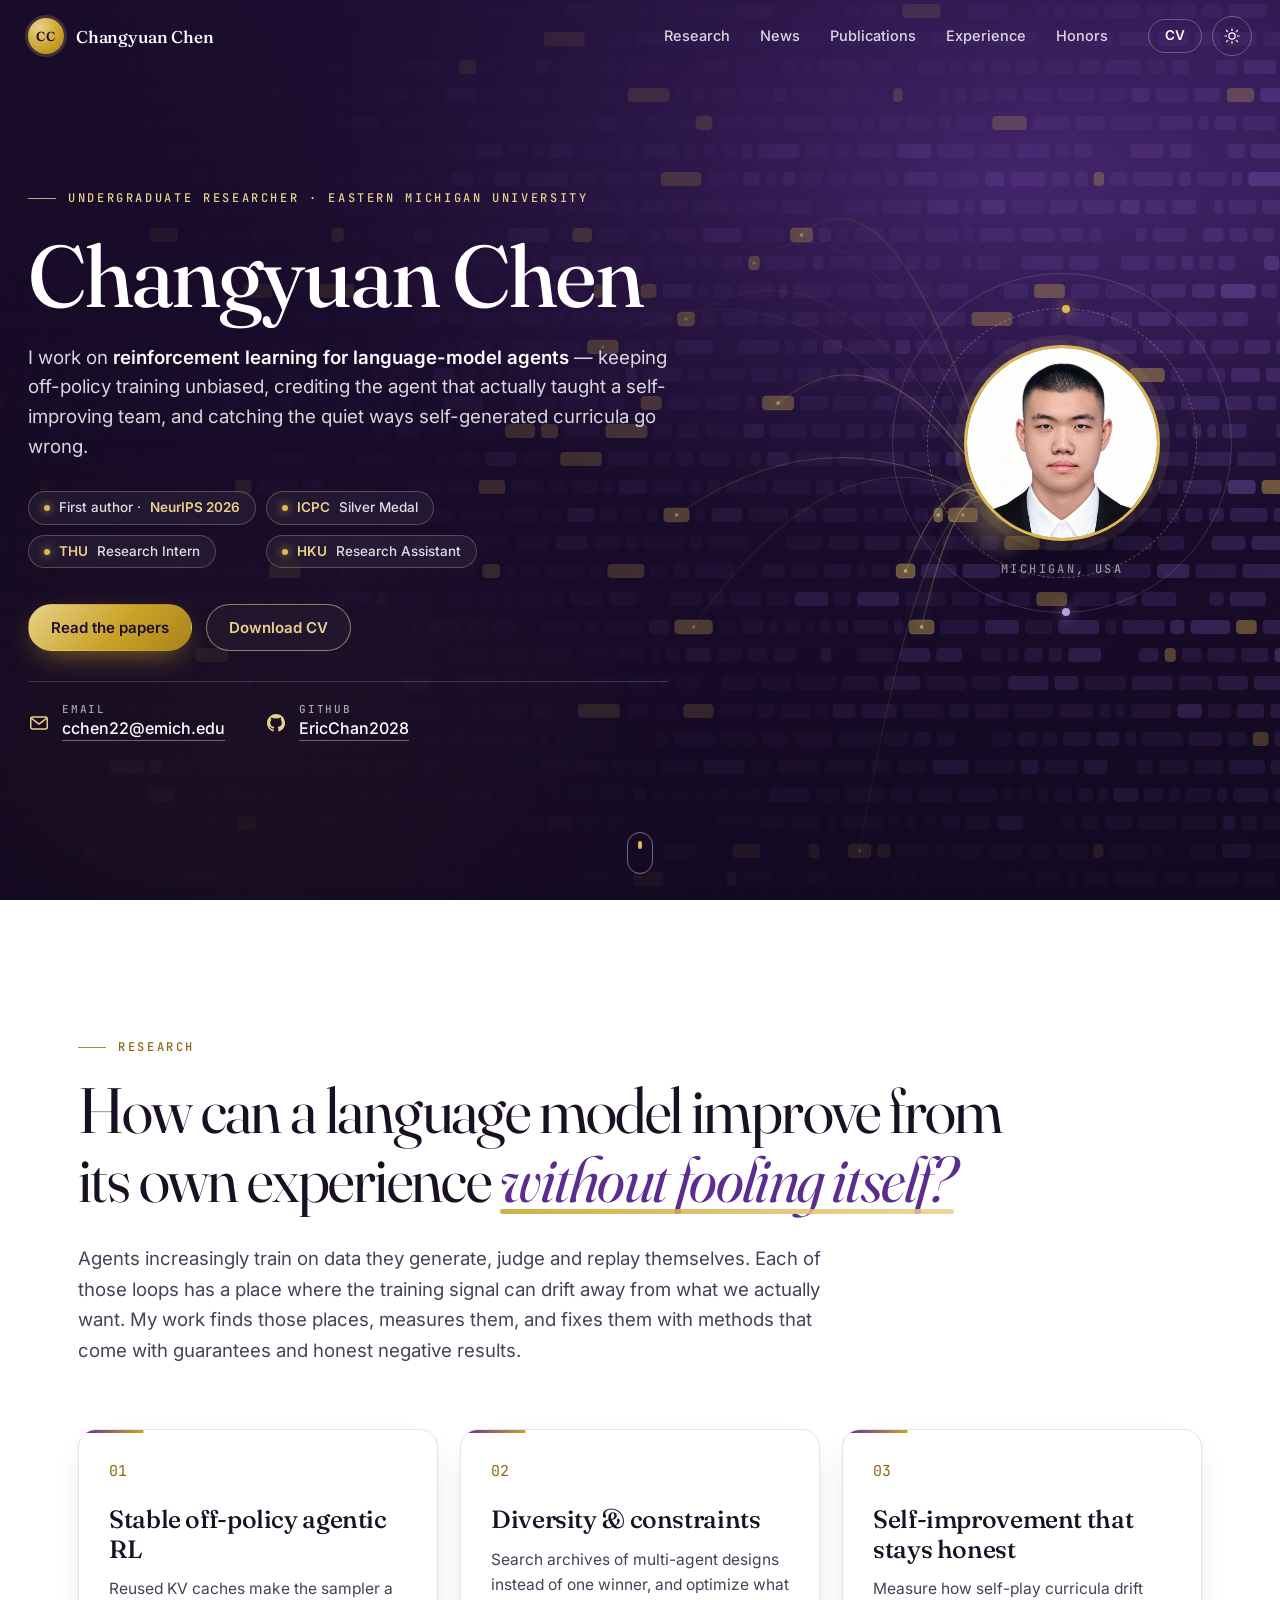
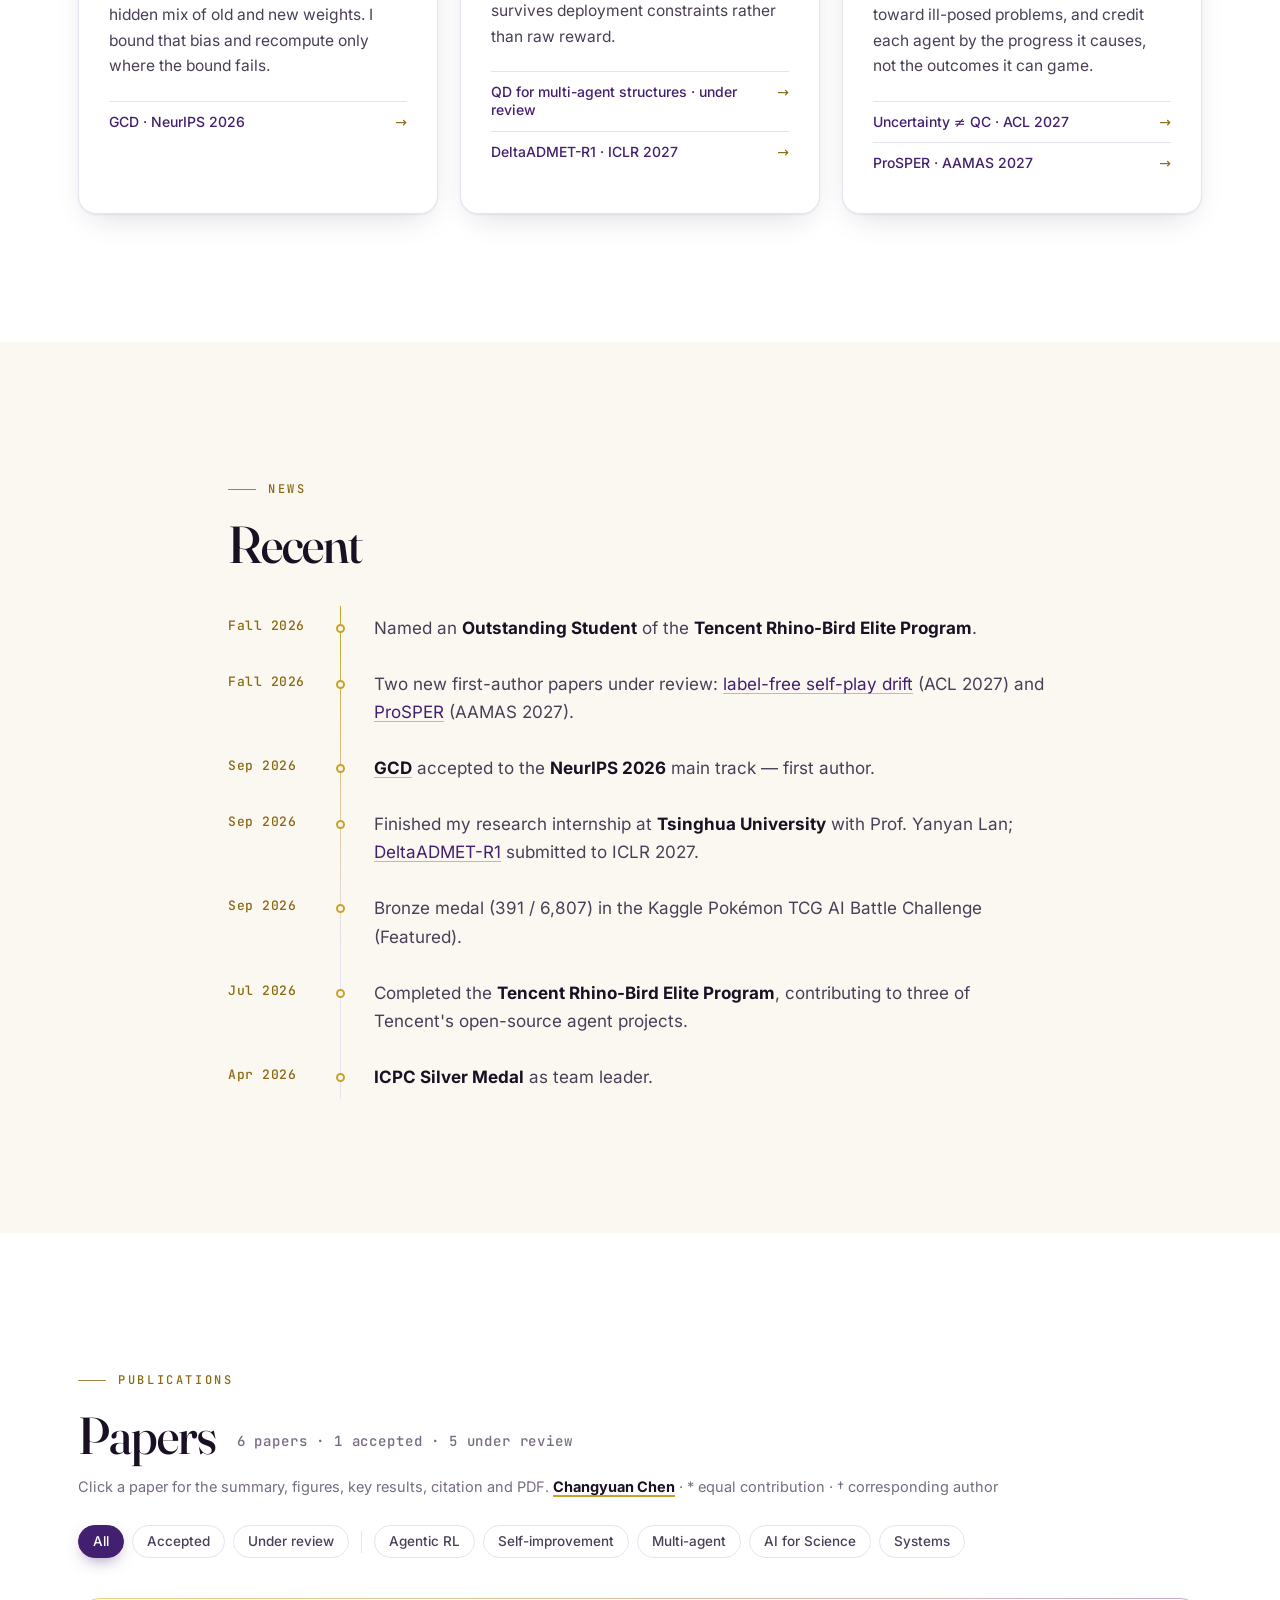
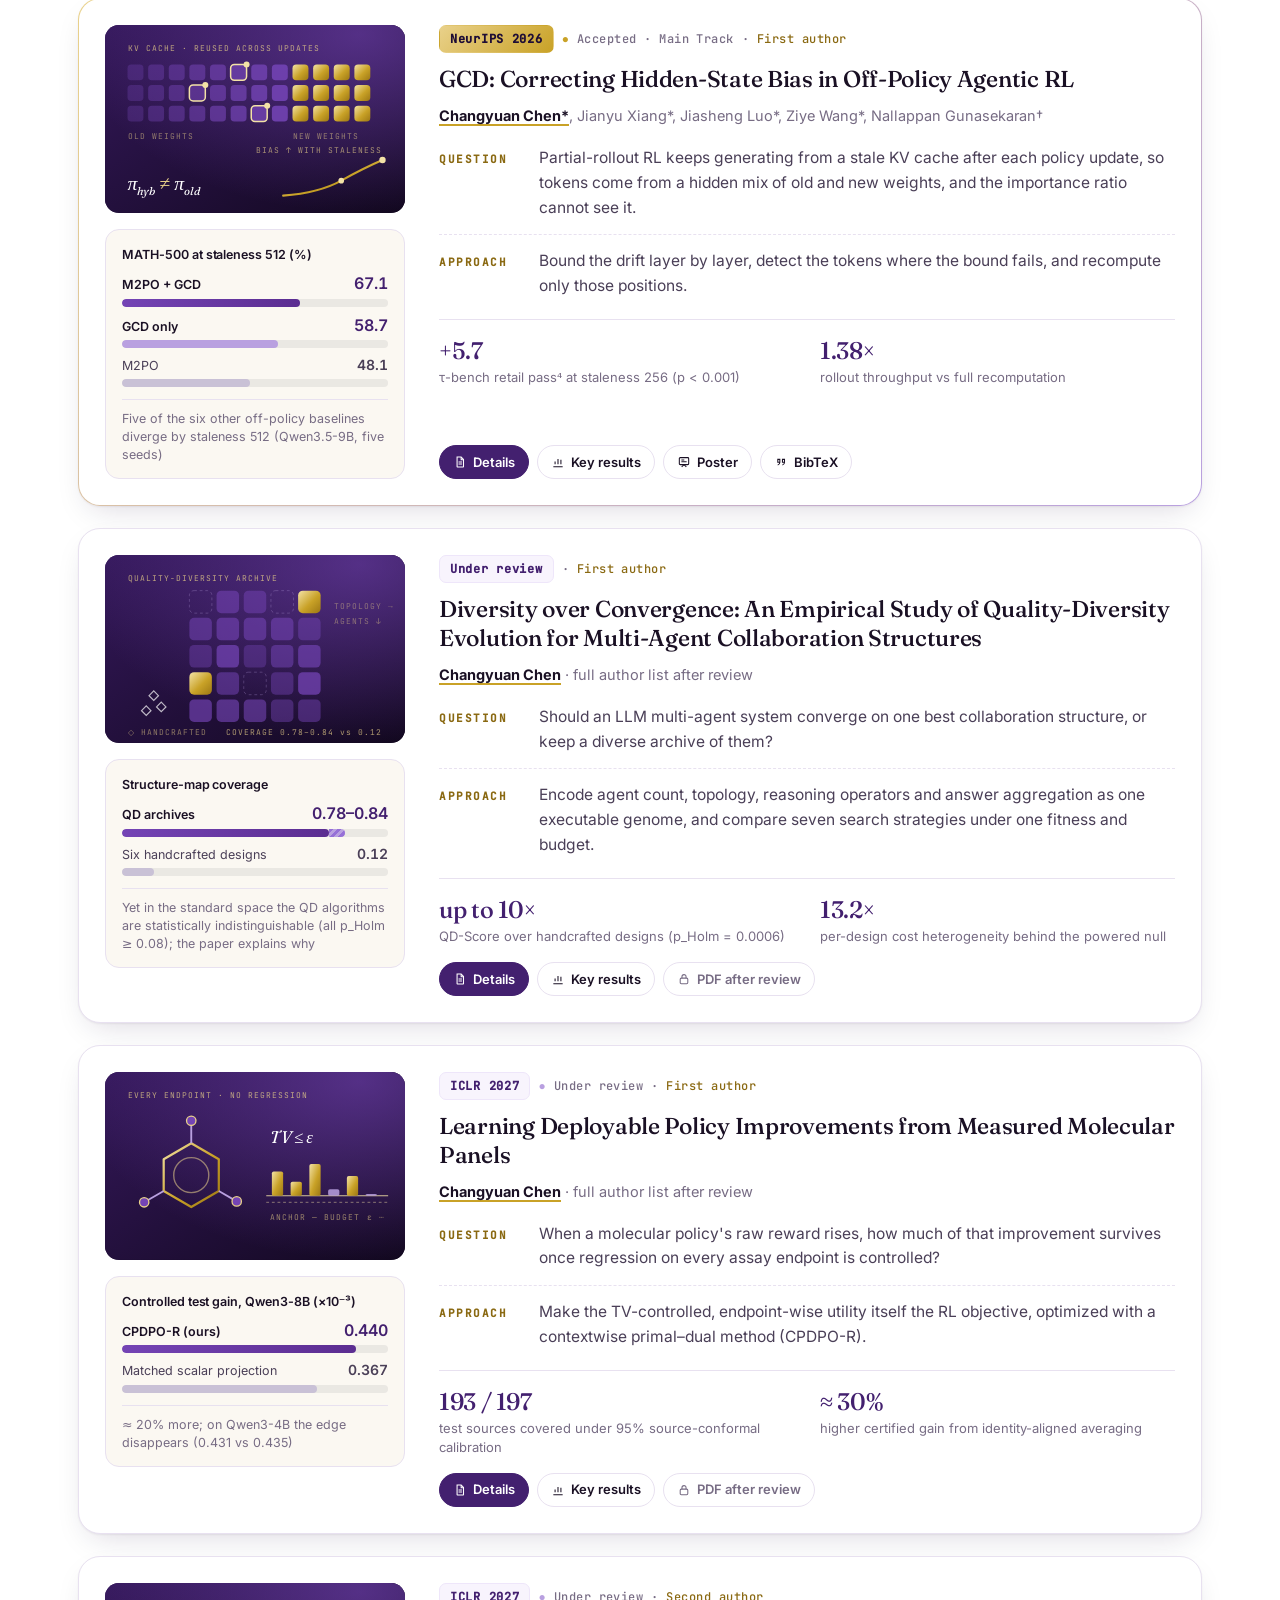
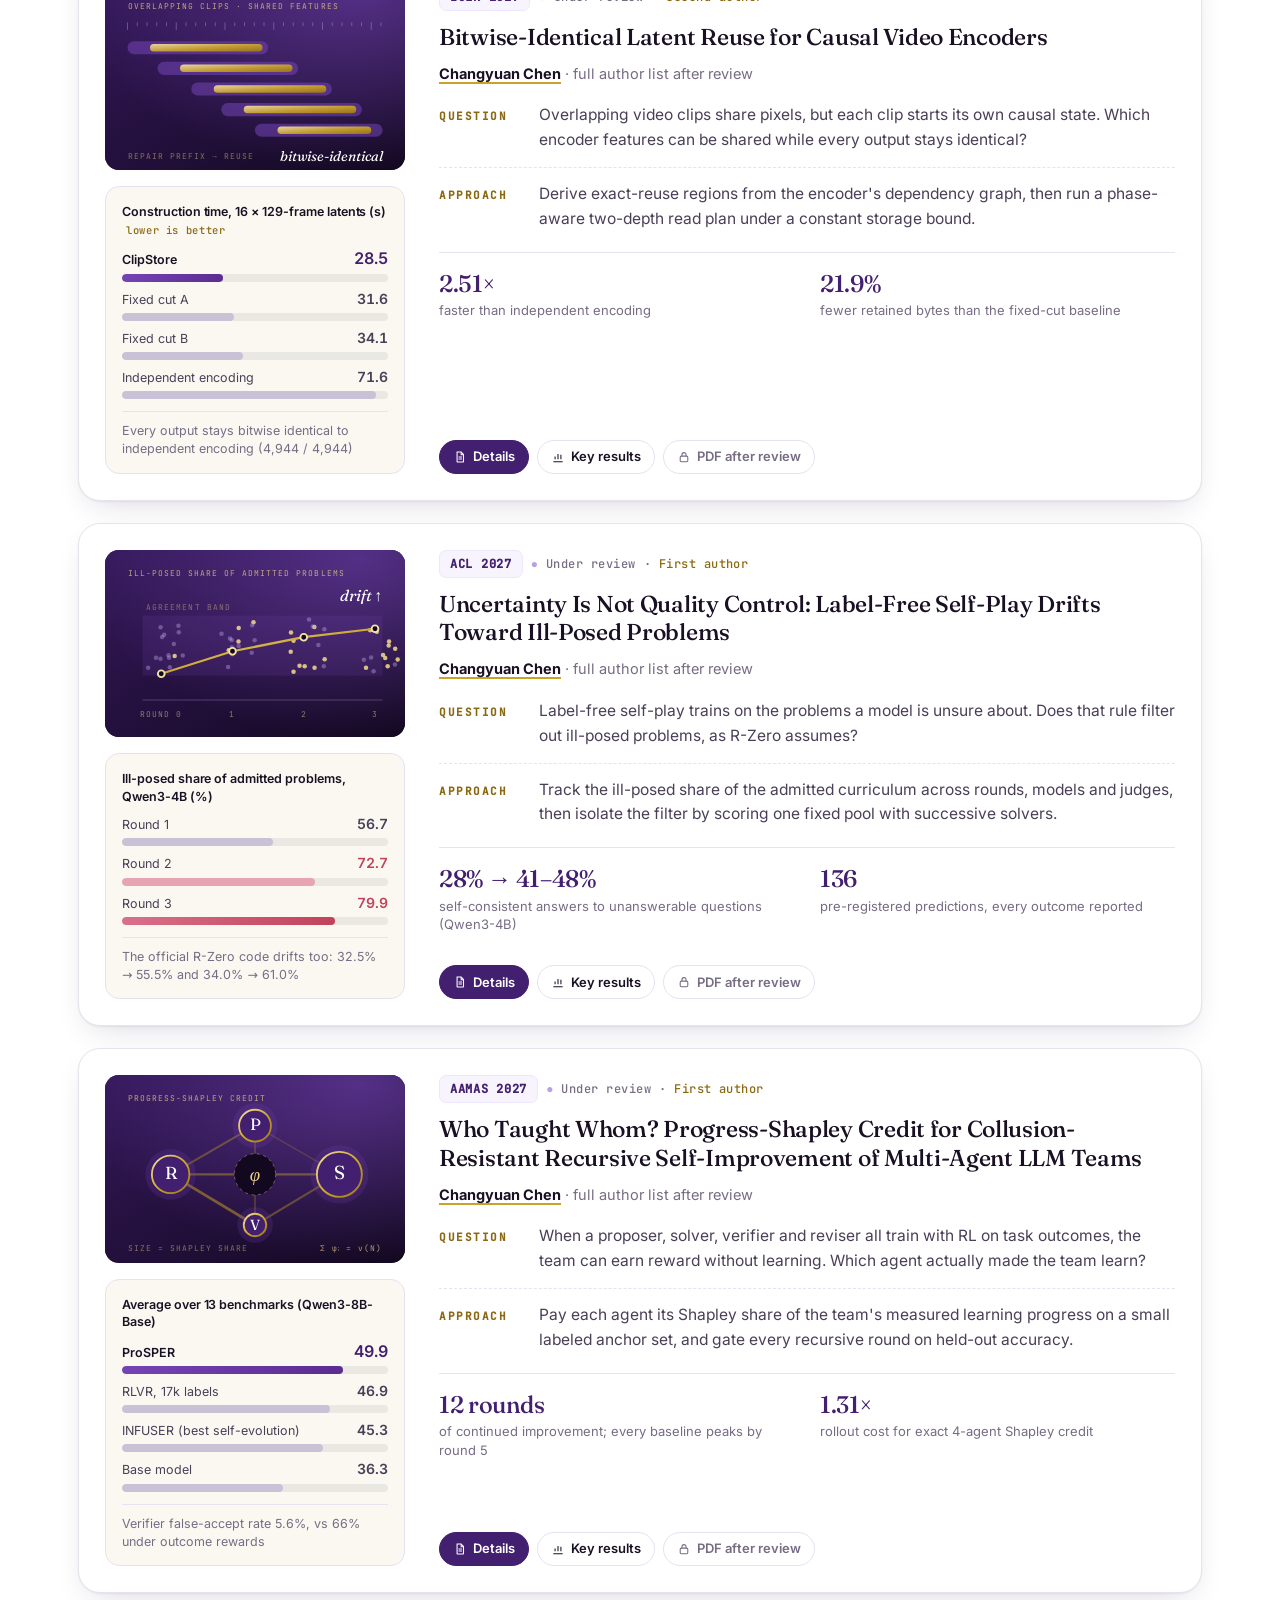
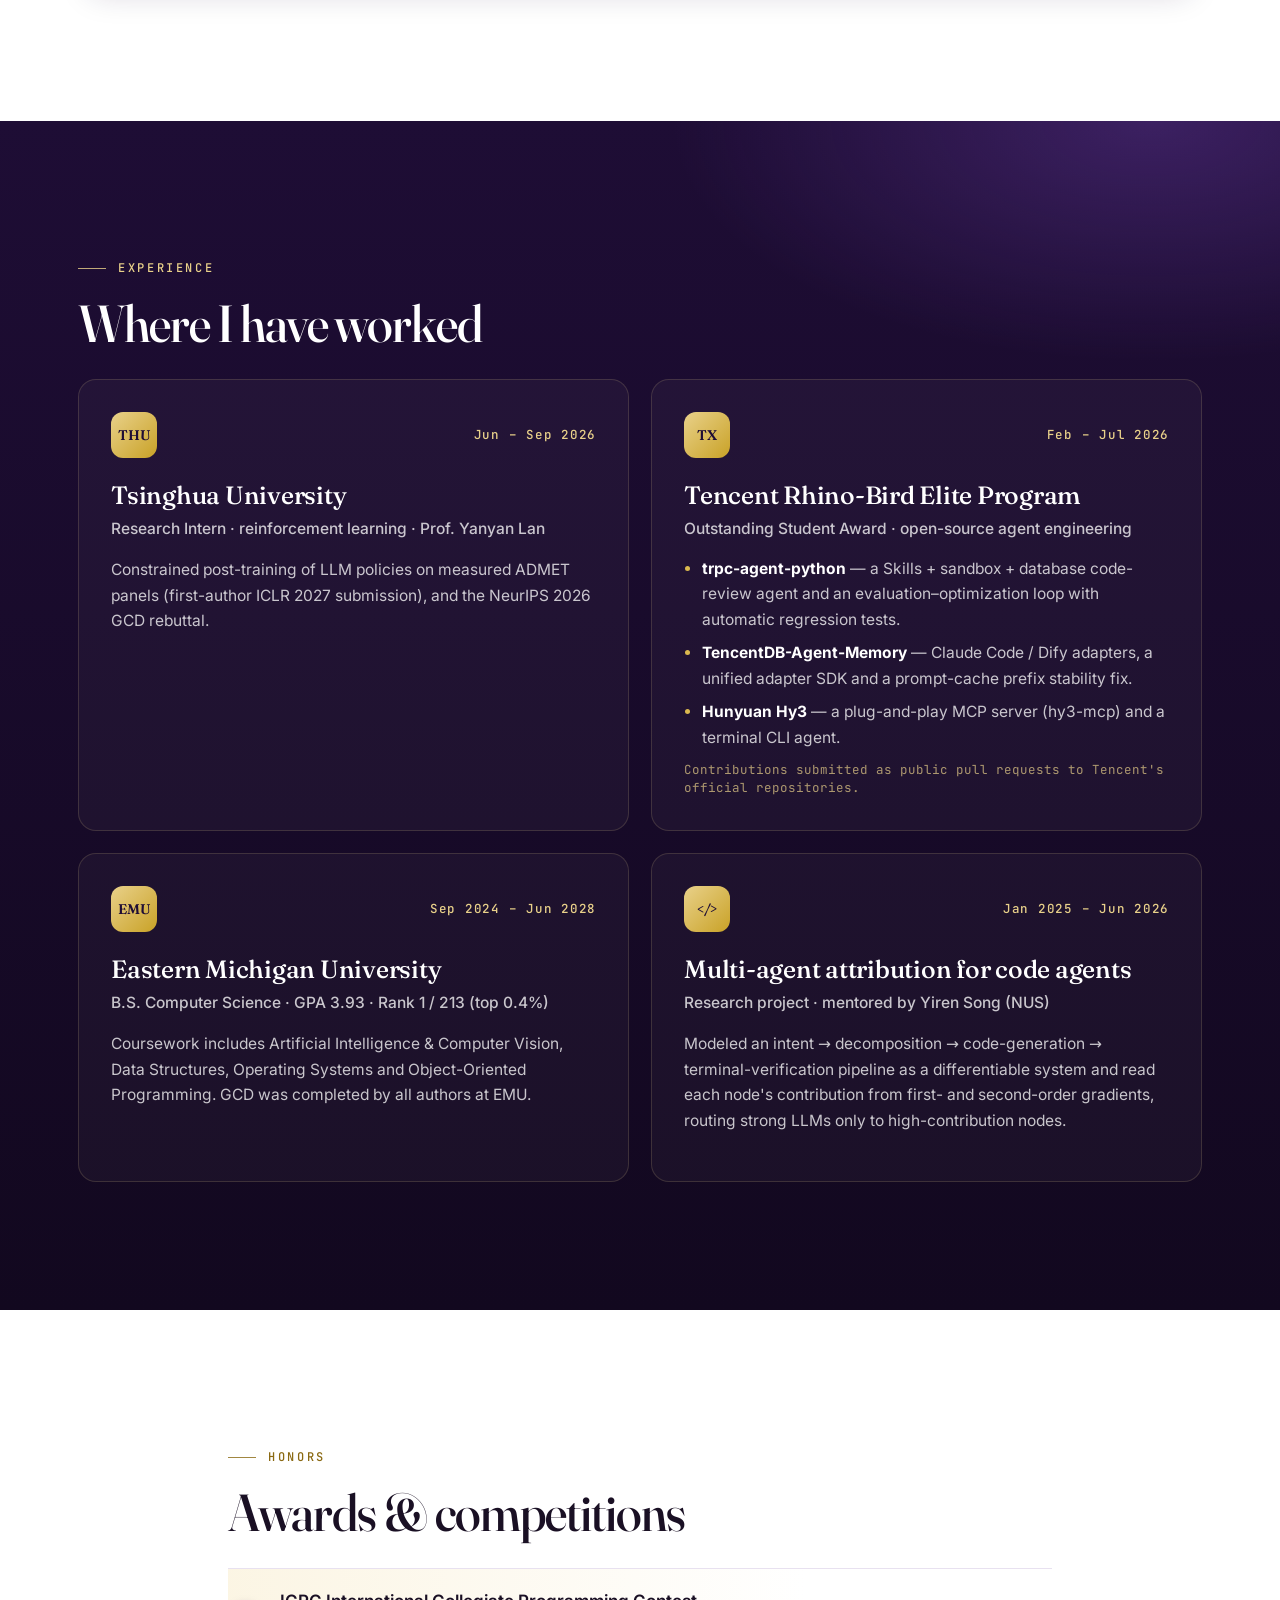
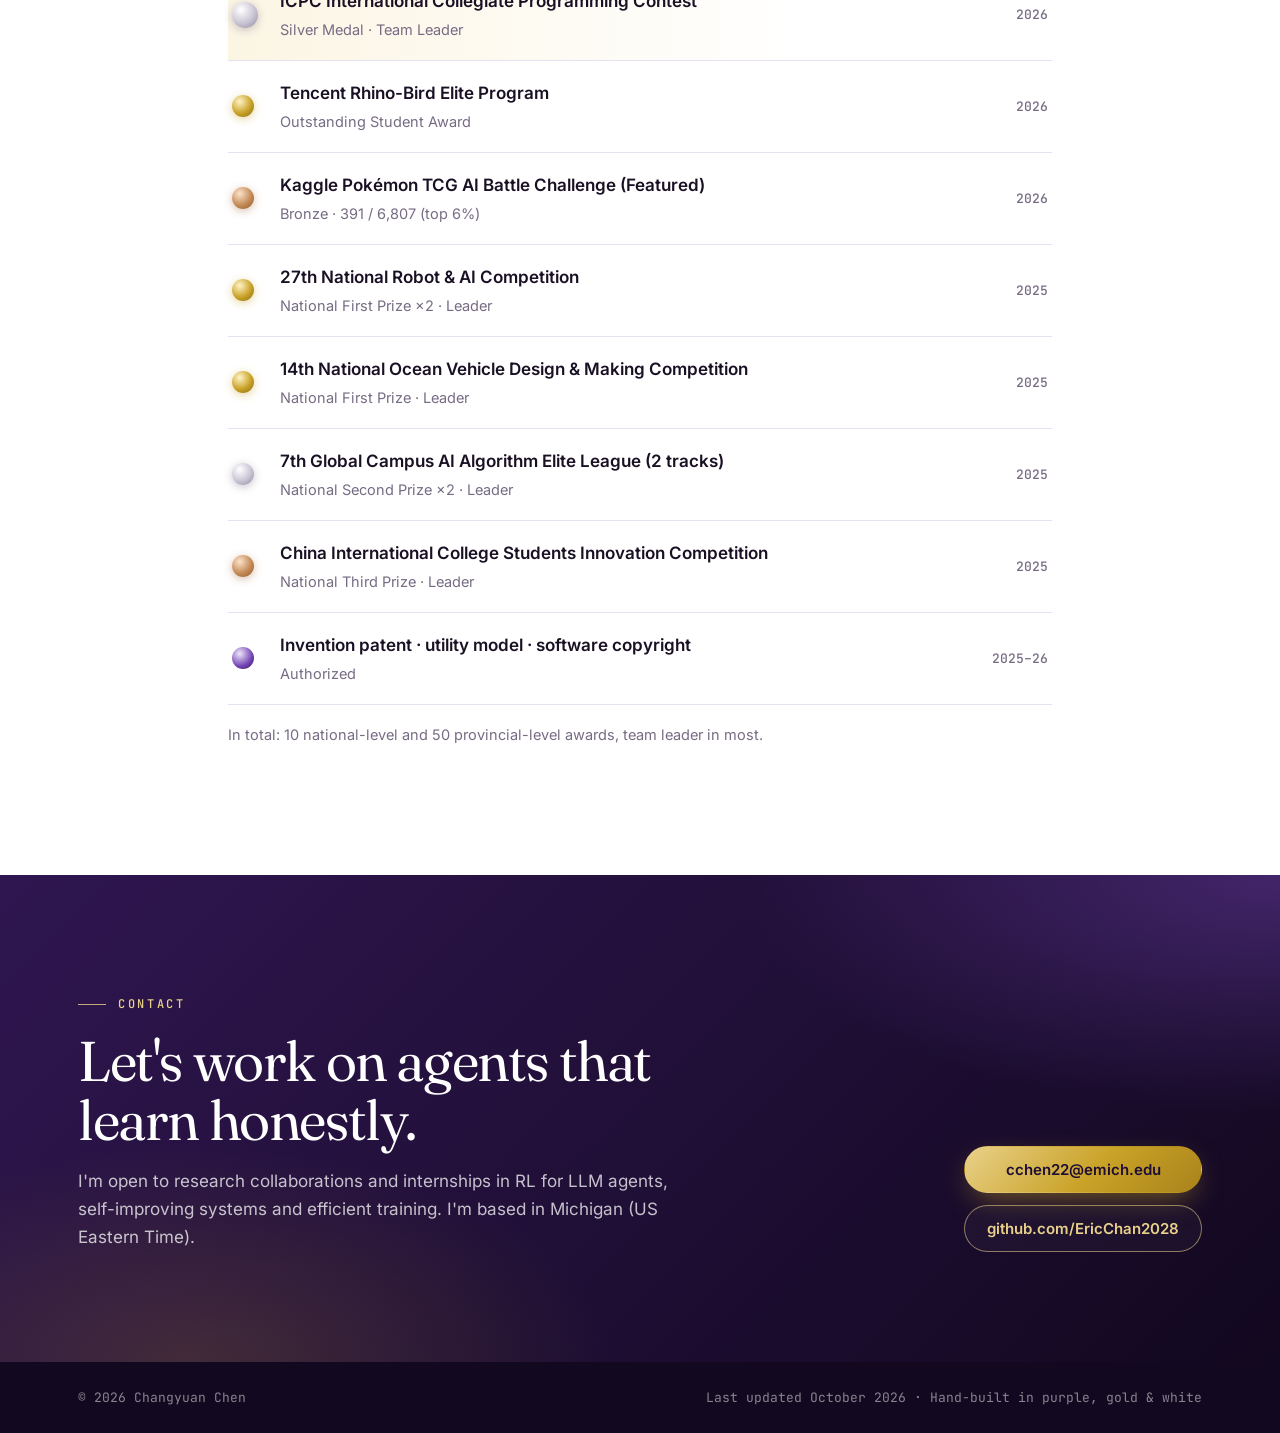
==== commit 66986362: "Restore the original deep-purple palette Keep the new features (self-hosted fonts, card charts, shee" ====
--- a/index.html
+++ b/index.html
@@ -6,7 +6,7 @@
 <title>Changyuan Chen</title>
 <meta name="description" content="Changyuan Chen — undergraduate researcher at Eastern Michigan University working on reinforcement learning for language-model agents: off-policy correction, credit assignment in self-improving multi-agent teams, and the failure modes of self-generated curricula. First author, NeurIPS 2026.">
 <meta name="author" content="Changyuan Chen">
-<meta name="theme-color" content="#4F2B8C">
+<meta name="theme-color" content="#22103A">
 <meta property="og:type" content="website">
 <meta property="og:title" content="Changyuan Chen">
 <meta property="og:description" content="Reinforcement learning for language-model agents. First author, NeurIPS 2026. ICPC Silver Medalist.">
--- a/assets/css/style.css
+++ b/assets/css/style.css
@@ -4,17 +4,17 @@
    ========================================================================= */
 
 :root {
-  --purple-950: #1B1030;
-  --purple-900: #2A1750;
-  --purple-850: #341D62;
-  --purple-800: #3E2373;
-  --purple-700: #4F2B8C;
-  --purple-600: #6236A6;
-  --purple-500: #7C52C4;
-  --purple-400: #9E78DD;
-  --purple-300: #C3ABEC;
-  --purple-100: #EFE7FB;
-  --purple-50:  #F9F5FE;
+  --purple-950: #12081F;
+  --purple-900: #1E0D35;
+  --purple-850: #26113F;
+  --purple-800: #2F1650;
+  --purple-700: #43206F;
+  --purple-600: #5B2D91;
+  --purple-500: #7444B5;
+  --purple-400: #9670D7;
+  --purple-300: #B9A0E0;
+  --purple-100: #EEE6FA;
+  --purple-50:  #F8F4FD;
   --rose-600: #C0435A;
 
   --gold-700: #8A6912;   /* gold text on white (contrast ≥ 4.5:1) */
@@ -52,12 +52,12 @@
 
 [data-theme="dark"] {
   --bg: var(--purple-950);
-  --bg-alt: #22163A;
-  --surface: #251840;
+  --bg-alt: #170B29;
+  --surface: #1C0E31;
   --ink: #F4EEFB;
-  --ink-2: #D2C7E0;
-  --ink-3: #A99BBD;
-  --line: #3B2A5A;
+  --ink-2: #CFC3DE;
+  --ink-3: #A595B9;
+  --line: #34204F;
   --accent: var(--purple-300);
   --accent-ink: #D7C6F2;
   --gold-ink: var(--gold-400);
@@ -198,9 +198,9 @@
   position: relative; isolation: isolate; overflow: hidden;
   min-height: max(680px, 100svh);
   background:
-    radial-gradient(1100px 620px at 80% 14%, rgba(192, 158, 250, .45), transparent 62%),
-    radial-gradient(900px 600px at 8% 96%, rgba(233, 209, 138, .2), transparent 60%),
-    linear-gradient(160deg, #6A3CB2, var(--purple-700) 50%, var(--purple-800));
+    radial-gradient(1200px 600px at 78% 20%, rgba(116, 68, 181, .55), transparent 60%),
+    radial-gradient(900px 600px at 10% 90%, rgba(201, 162, 39, .16), transparent 60%),
+    linear-gradient(160deg, var(--purple-800), var(--purple-900) 45%, var(--purple-950));
   color: var(--white);
   display: flex; align-items: center;
 }
@@ -213,8 +213,8 @@
 .hero__veil {
   position: absolute; inset: 0; z-index: -1; pointer-events: none;
   background:
-    linear-gradient(90deg, rgba(46, 24, 88, .62) 0%, rgba(46, 24, 88, .3) 48%, rgba(46, 24, 88, 0) 100%),
-    linear-gradient(0deg, rgba(46, 24, 88, .4), transparent 30%);
+    linear-gradient(90deg, rgba(18, 8, 31, .82) 0%, rgba(18, 8, 31, .45) 46%, rgba(18, 8, 31, .05) 100%),
+    linear-gradient(0deg, rgba(18, 8, 31, .55), transparent 30%);
 }
 .hero__inner {
   width: 100%; max-width: 1320px; margin: 0 auto; padding: 130px 28px 110px;
@@ -234,9 +234,9 @@
 .hero__badges li {
   display: inline-flex; align-items: center; gap: 9px; white-space: nowrap;
   padding: 9px 15px; border-radius: 999px;
-  font: 500 13.5px/1 var(--sans); color: rgba(255, 255, 255, .9);
-  background: rgba(255, 255, 255, .08);
-  border: 1px solid rgba(233, 209, 138, .38);
+  font: 500 13.5px/1 var(--sans); color: rgba(255, 255, 255, .86);
+  background: rgba(255, 255, 255, .05);
+  border: 1px solid rgba(233, 209, 138, .28);
   backdrop-filter: blur(6px);
 }
 .hero__badges b { color: var(--gold-300); font-weight: 600; }
@@ -287,8 +287,8 @@
 .section--ivory { background: var(--bg-alt); }
 .section--deep {
   background:
-    radial-gradient(800px 400px at 90% 0%, rgba(192, 158, 250, .3), transparent 60%),
-    linear-gradient(180deg, var(--purple-700), var(--purple-800));
+    radial-gradient(800px 400px at 90% 0%, rgba(116, 68, 181, .35), transparent 60%),
+    linear-gradient(180deg, var(--purple-900), var(--purple-950));
   color: var(--white);
 }
 
@@ -374,7 +374,7 @@
 .pub__thumb {
   grid-area: thumb;
   border-radius: 14px; overflow: hidden; aspect-ratio: 16 / 10;
-  background: linear-gradient(150deg, var(--purple-600), var(--purple-900));
+  background: linear-gradient(150deg, var(--purple-800), var(--purple-950));
   position: relative;
 }
 .pub__body { grid-area: body; min-width: 0; }
@@ -505,16 +505,16 @@
 /* ---------- contact / footer ---------- */
 .contact {
   background:
-    radial-gradient(700px 360px at 15% 100%, rgba(233, 209, 138, .2), transparent 60%),
-    radial-gradient(900px 400px at 100% 0%, rgba(192, 158, 250, .4), transparent 60%),
-    linear-gradient(135deg, #6A3CB2, var(--purple-700) 55%, var(--purple-800));
+    radial-gradient(700px 360px at 15% 100%, rgba(201, 162, 39, .18), transparent 60%),
+    radial-gradient(900px 400px at 100% 0%, rgba(116, 68, 181, .45), transparent 60%),
+    linear-gradient(135deg, var(--purple-800), var(--purple-950));
   color: var(--white); padding: 110px 0;
 }
 .contact__inner { display: flex; align-items: flex-end; justify-content: space-between; gap: 40px; flex-wrap: wrap; }
 .contact__title { font: 380 clamp(32px, 4.6vw, 56px)/1.05 var(--serif); letter-spacing: -.025em; margin: 0 0 18px; max-width: 700px; }
 .contact__text { color: rgba(255, 255, 255, .74); max-width: 600px; margin: 0; }
 .contact__links { display: flex; flex-direction: column; gap: 12px; }
-.footer { background: var(--purple-800); color: rgba(255, 255, 255, .62); font: 400 13px/1.5 var(--mono); padding: 26px 0; }
+.footer { background: var(--purple-950); color: rgba(255, 255, 255, .5); font: 400 13px/1.5 var(--mono); padding: 26px 0; }
 .footer__inner { display: flex; justify-content: space-between; gap: 16px; flex-wrap: wrap; }
 
 /* ---------- paper sheet (dialog) ---------- */
@@ -522,7 +522,7 @@
   border: 0; padding: 0; margin: 0; max-width: none; max-height: none; width: 100%; height: 100%;
   background: transparent; color: var(--ink);
 }
-.sheet::backdrop { background: rgba(34, 18, 64, .55); backdrop-filter: blur(6px); -webkit-backdrop-filter: blur(6px); }
+.sheet::backdrop { background: rgba(18, 8, 31, .62); backdrop-filter: blur(6px); -webkit-backdrop-filter: blur(6px); }
 .sheet[open] .sheet__panel { animation: slide .5s var(--ease); }
 @keyframes slide { from { transform: translateX(60px); opacity: 0; } to { transform: none; opacity: 1; } }
 .sheet__panel {
@@ -541,8 +541,8 @@
 .sheet__hero {
   padding: 56px 48px 40px;
   background:
-    radial-gradient(600px 300px at 100% 0%, rgba(192, 158, 250, .42), transparent 60%),
-    linear-gradient(150deg, #6A3CB2, var(--purple-700) 55%, var(--purple-800));
+    radial-gradient(600px 300px at 100% 0%, rgba(116, 68, 181, .5), transparent 60%),
+    linear-gradient(150deg, var(--purple-800), var(--purple-950));
   color: var(--white);
 }
 .sheet__hero .pub__top { margin-bottom: 18px; }
@@ -611,7 +611,7 @@
 .fig__zoom img { width: 100%; height: auto; border-radius: 4px; }
 .fig__hint {
   position: absolute; right: 10px; top: 10px; width: 32px; height: 32px; border-radius: 50%;
-  display: grid; place-items: center; background: rgba(42, 23, 80, .72); color: var(--white);
+  display: grid; place-items: center; background: rgba(30, 13, 53, .72); color: var(--white);
   opacity: 0; transition: opacity .25s var(--ease);
 }
 .fig__hint svg { width: 16px; height: 16px; fill: none; stroke: currentColor; stroke-width: 1.8; stroke-linecap: round; }
@@ -625,7 +625,7 @@
   background: transparent; display: none; place-items: center; overflow: auto;
 }
 .lightbox[open] { display: grid; }
-.lightbox::backdrop { background: rgba(20, 10, 38, .86); backdrop-filter: blur(4px); -webkit-backdrop-filter: blur(4px); }
+.lightbox::backdrop { background: rgba(18, 8, 31, .86); backdrop-filter: blur(4px); -webkit-backdrop-filter: blur(4px); }
 .lightbox__fig { margin: 0; max-width: min(1400px, 100%); }
 .lightbox__fig img { width: auto; max-width: 100%; max-height: calc(100vh - 170px); margin: 0 auto; background: #fff; border-radius: 10px; padding: 16px; box-sizing: border-box; }
 .lightbox__fig figcaption { margin: 14px auto 0; max-width: 900px; color: rgba(255, 255, 255, .82); font-size: 14.5px; line-height: 1.55; text-align: center; }
@@ -679,7 +679,7 @@
   .orbit span:nth-child(1) { width: 170px; height: 170px; }
   .orbit span:nth-child(2) { width: 214px; height: 214px; }
   .hero__portrait figcaption { display: none; }
-  .hero__veil { background: linear-gradient(180deg, rgba(46, 24, 88, .3), rgba(46, 24, 88, .62)); }
+  .hero__veil { background: linear-gradient(180deg, rgba(18, 8, 31, .5), rgba(18, 8, 31, .82)); }
   .xp { grid-template-columns: 1fr; }
   .pub { grid-template-columns: 1fr; grid-template-areas: "thumb" "body" "result" "links"; grid-template-rows: auto; row-gap: 20px; }
   .hero__contact { gap: 16px 32px; }
